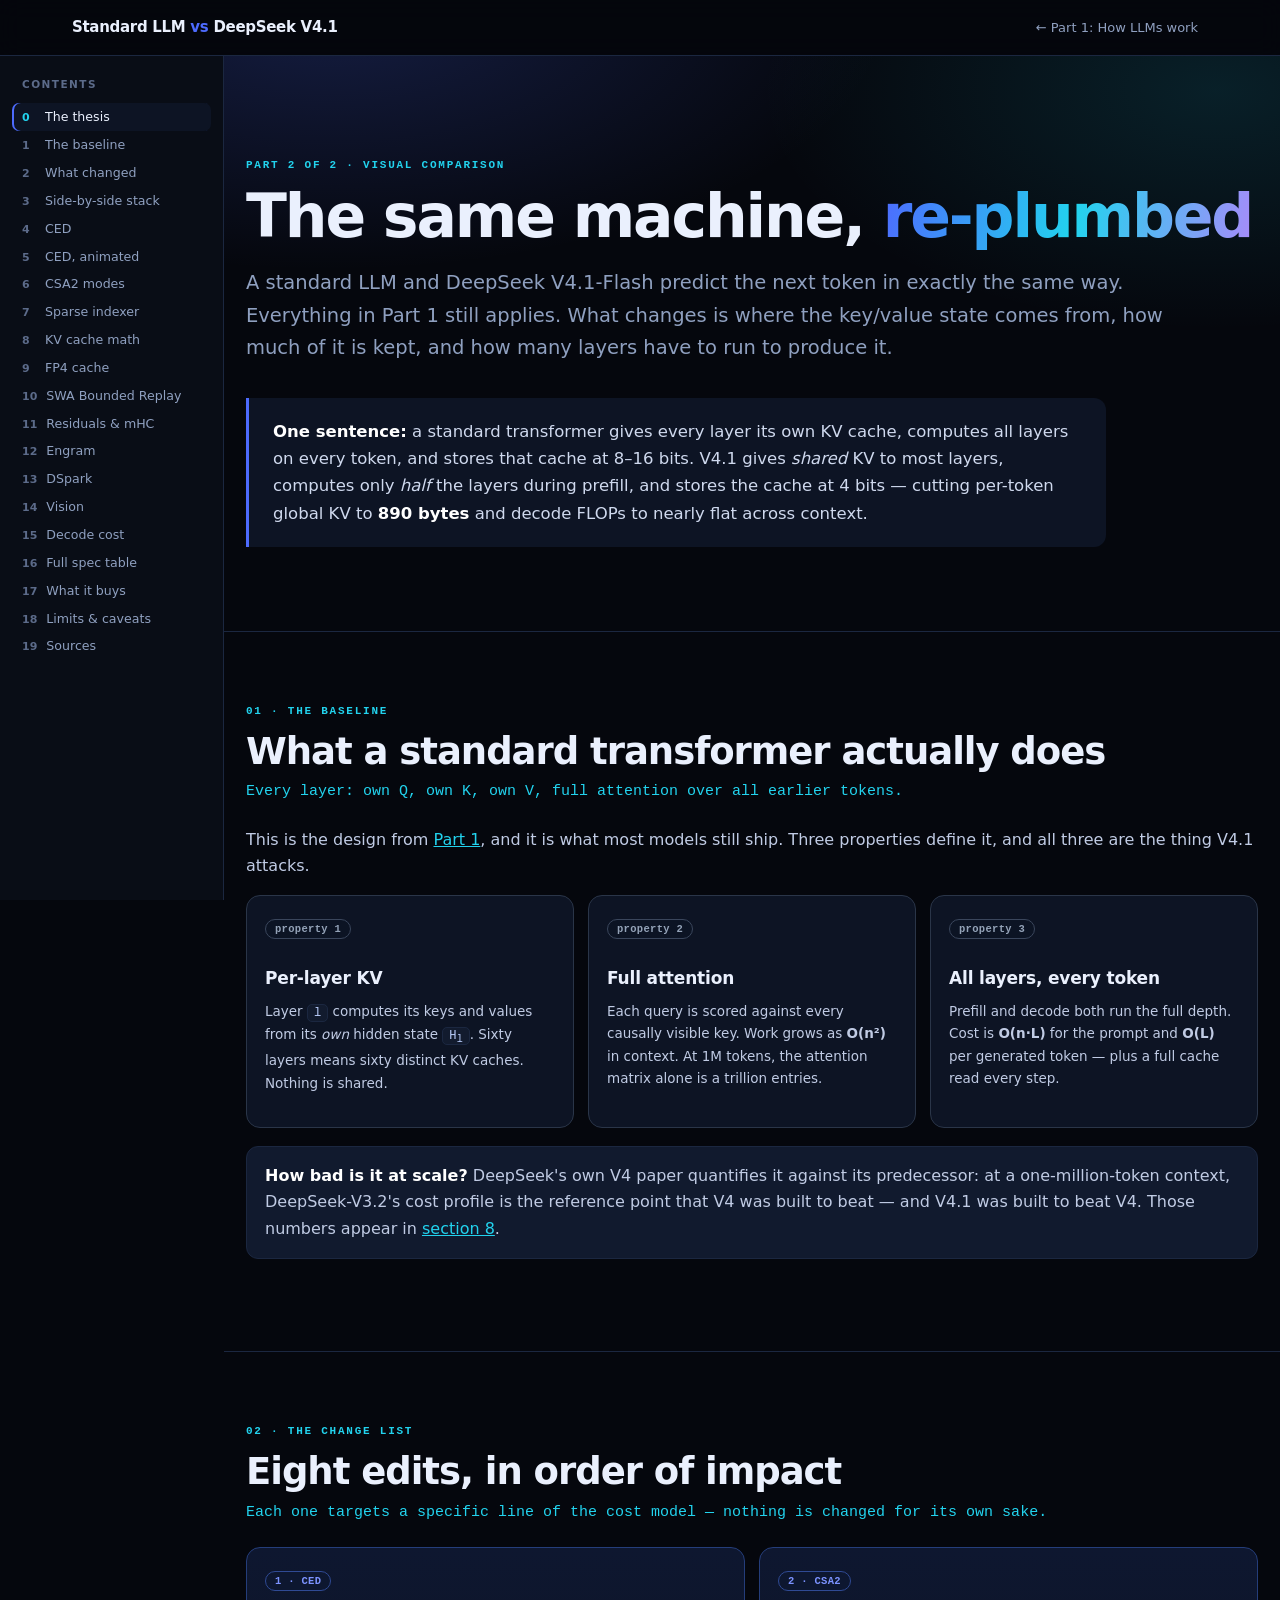
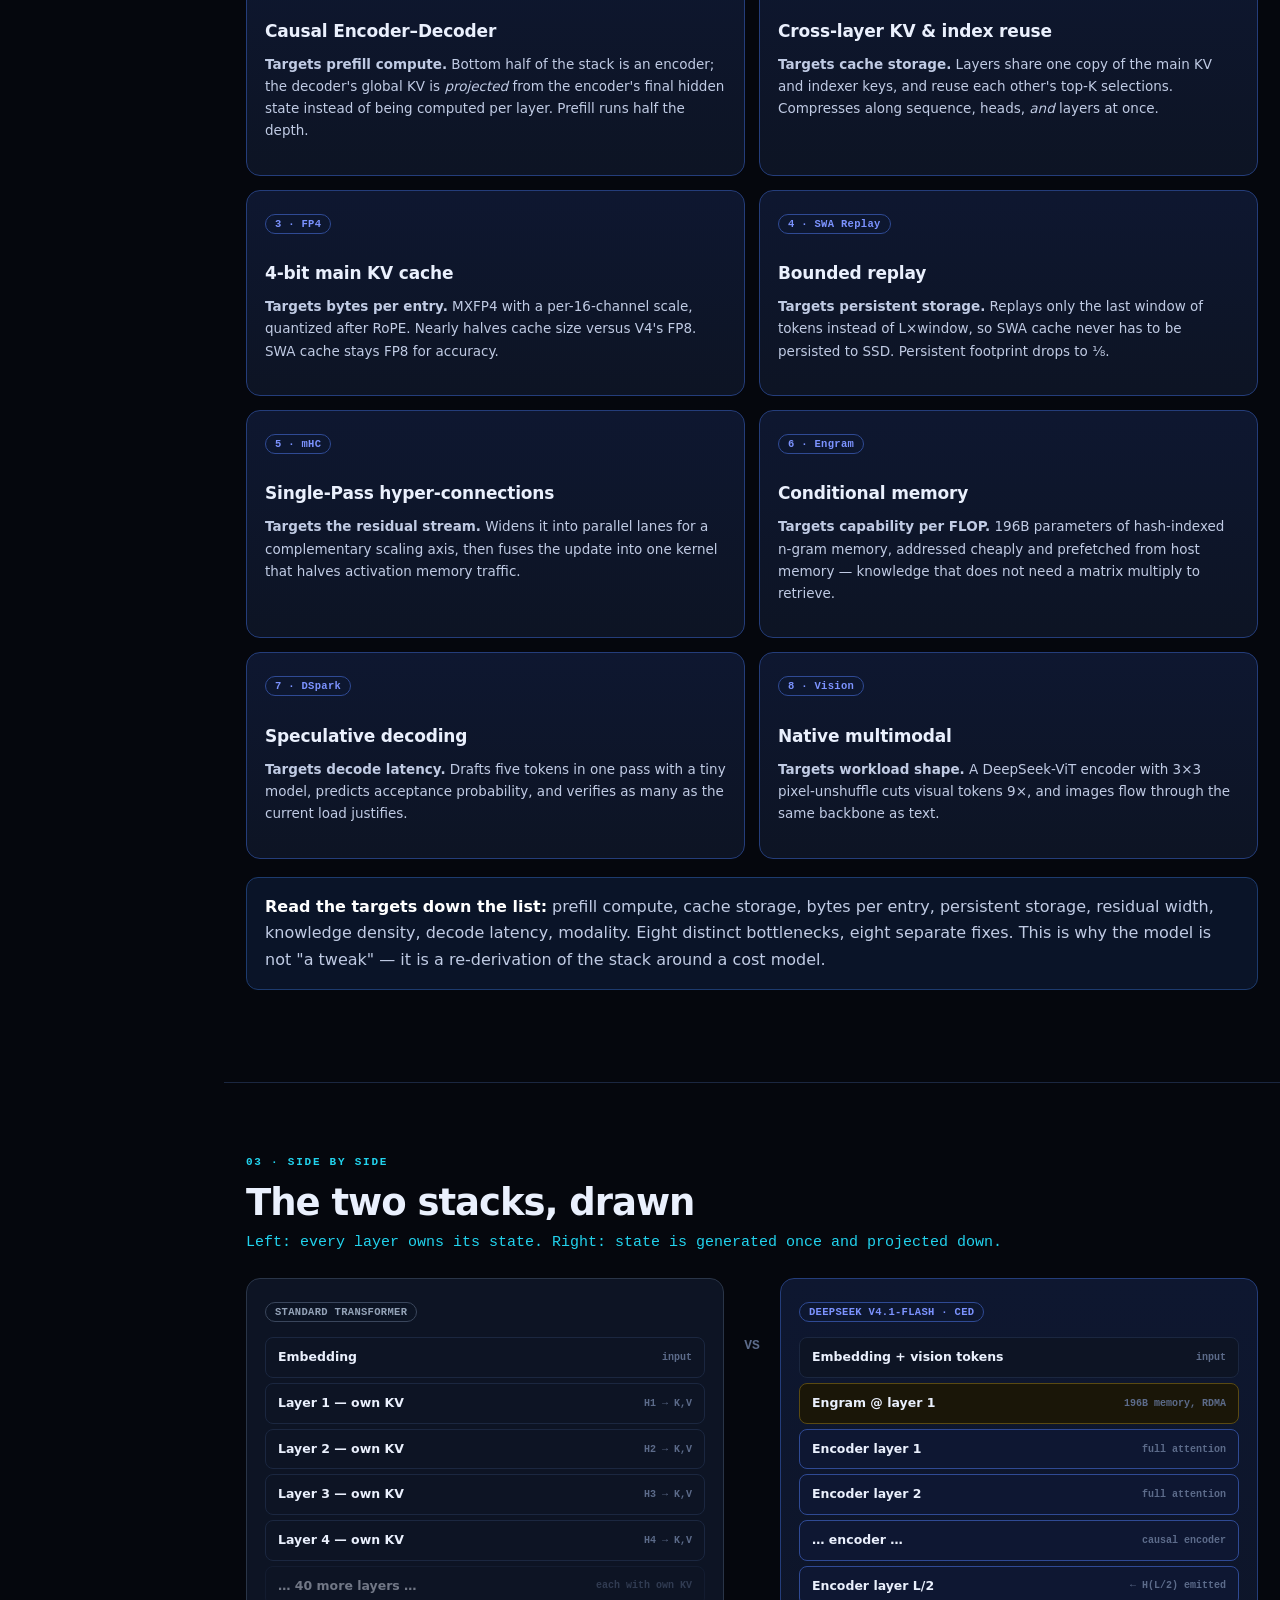
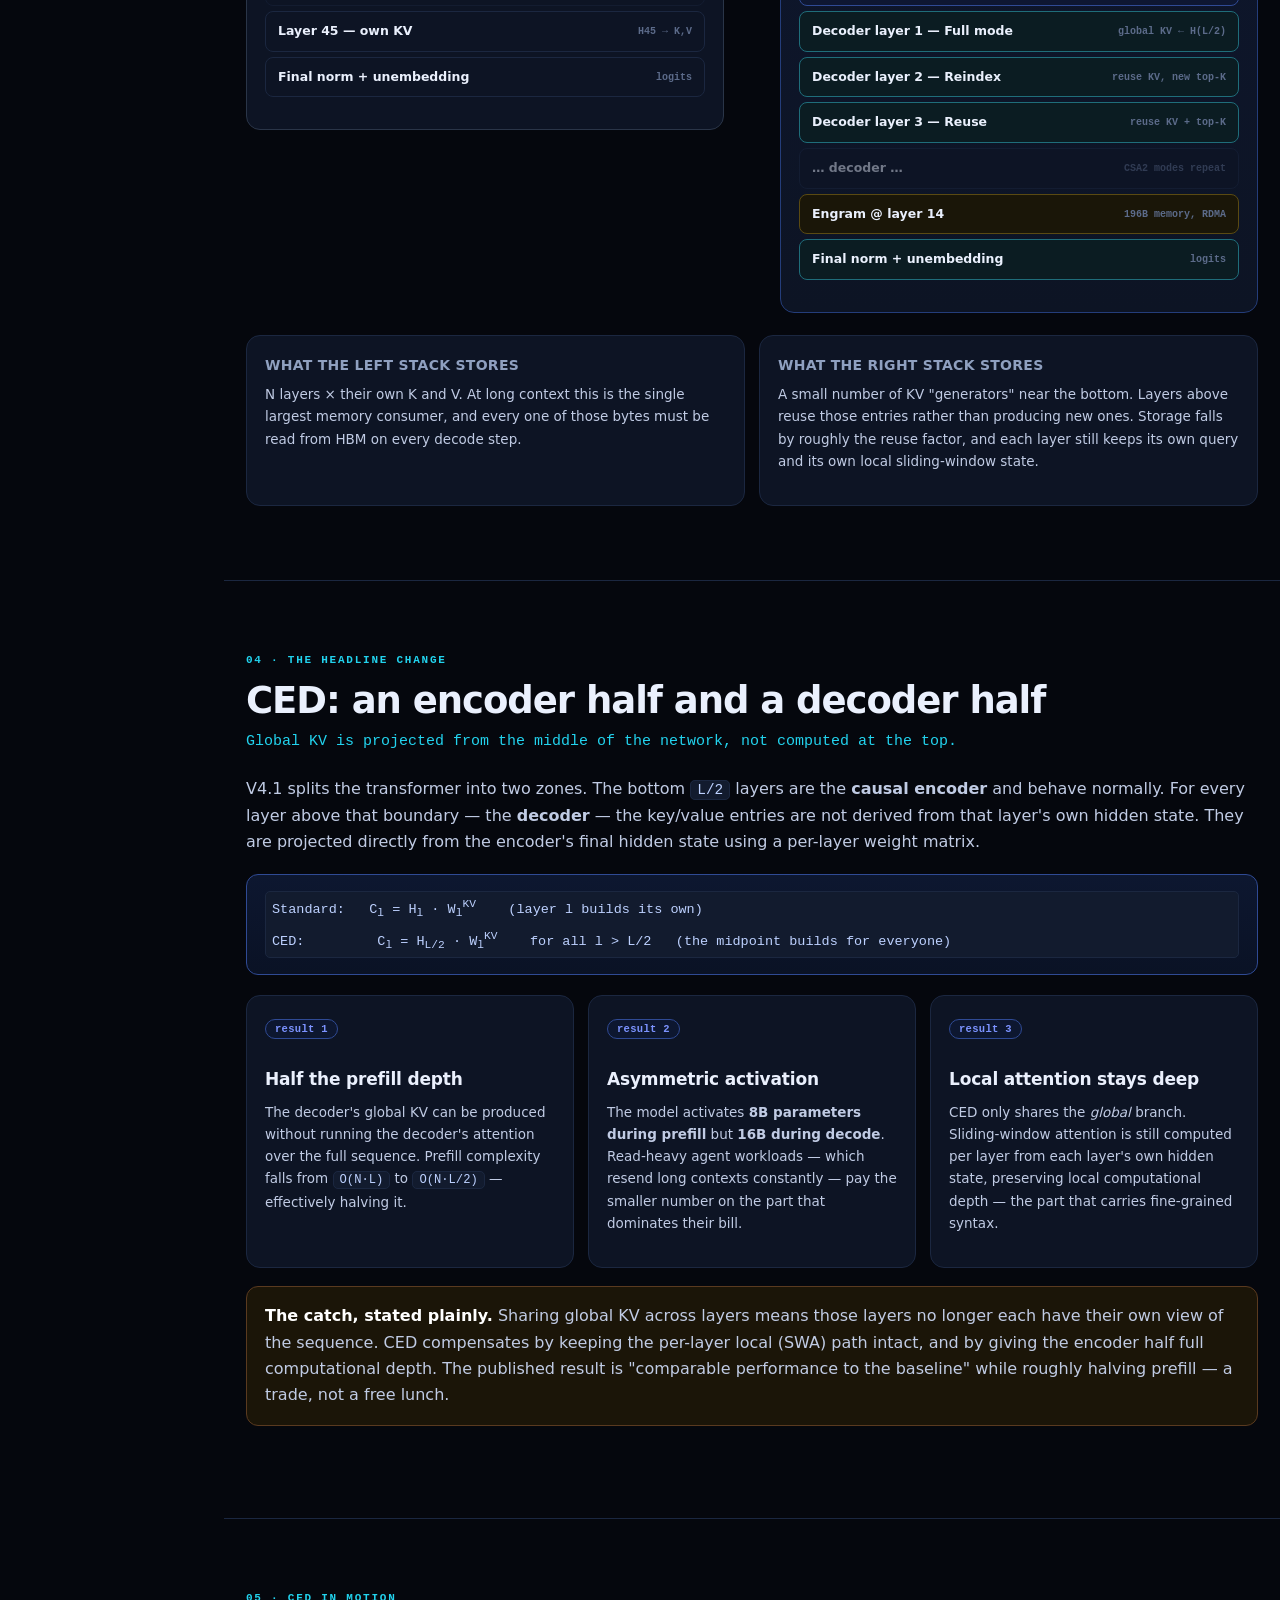
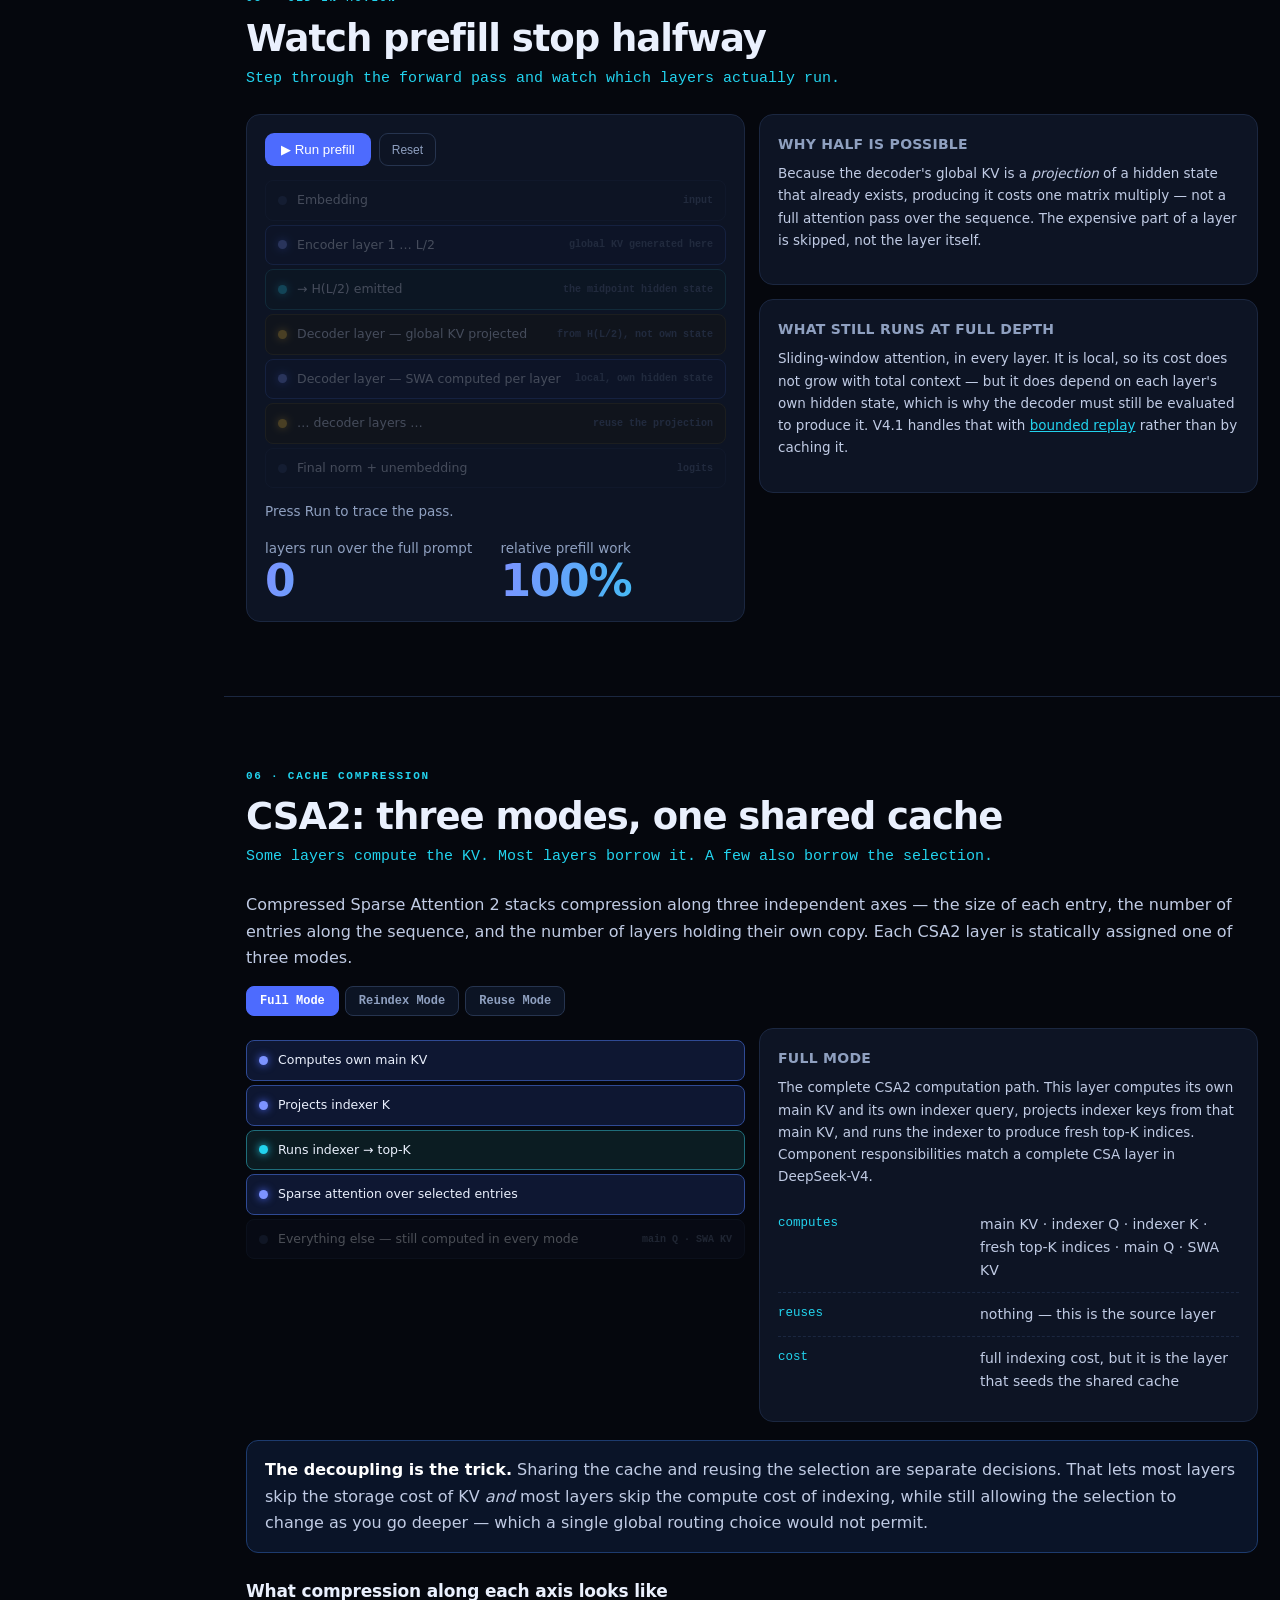
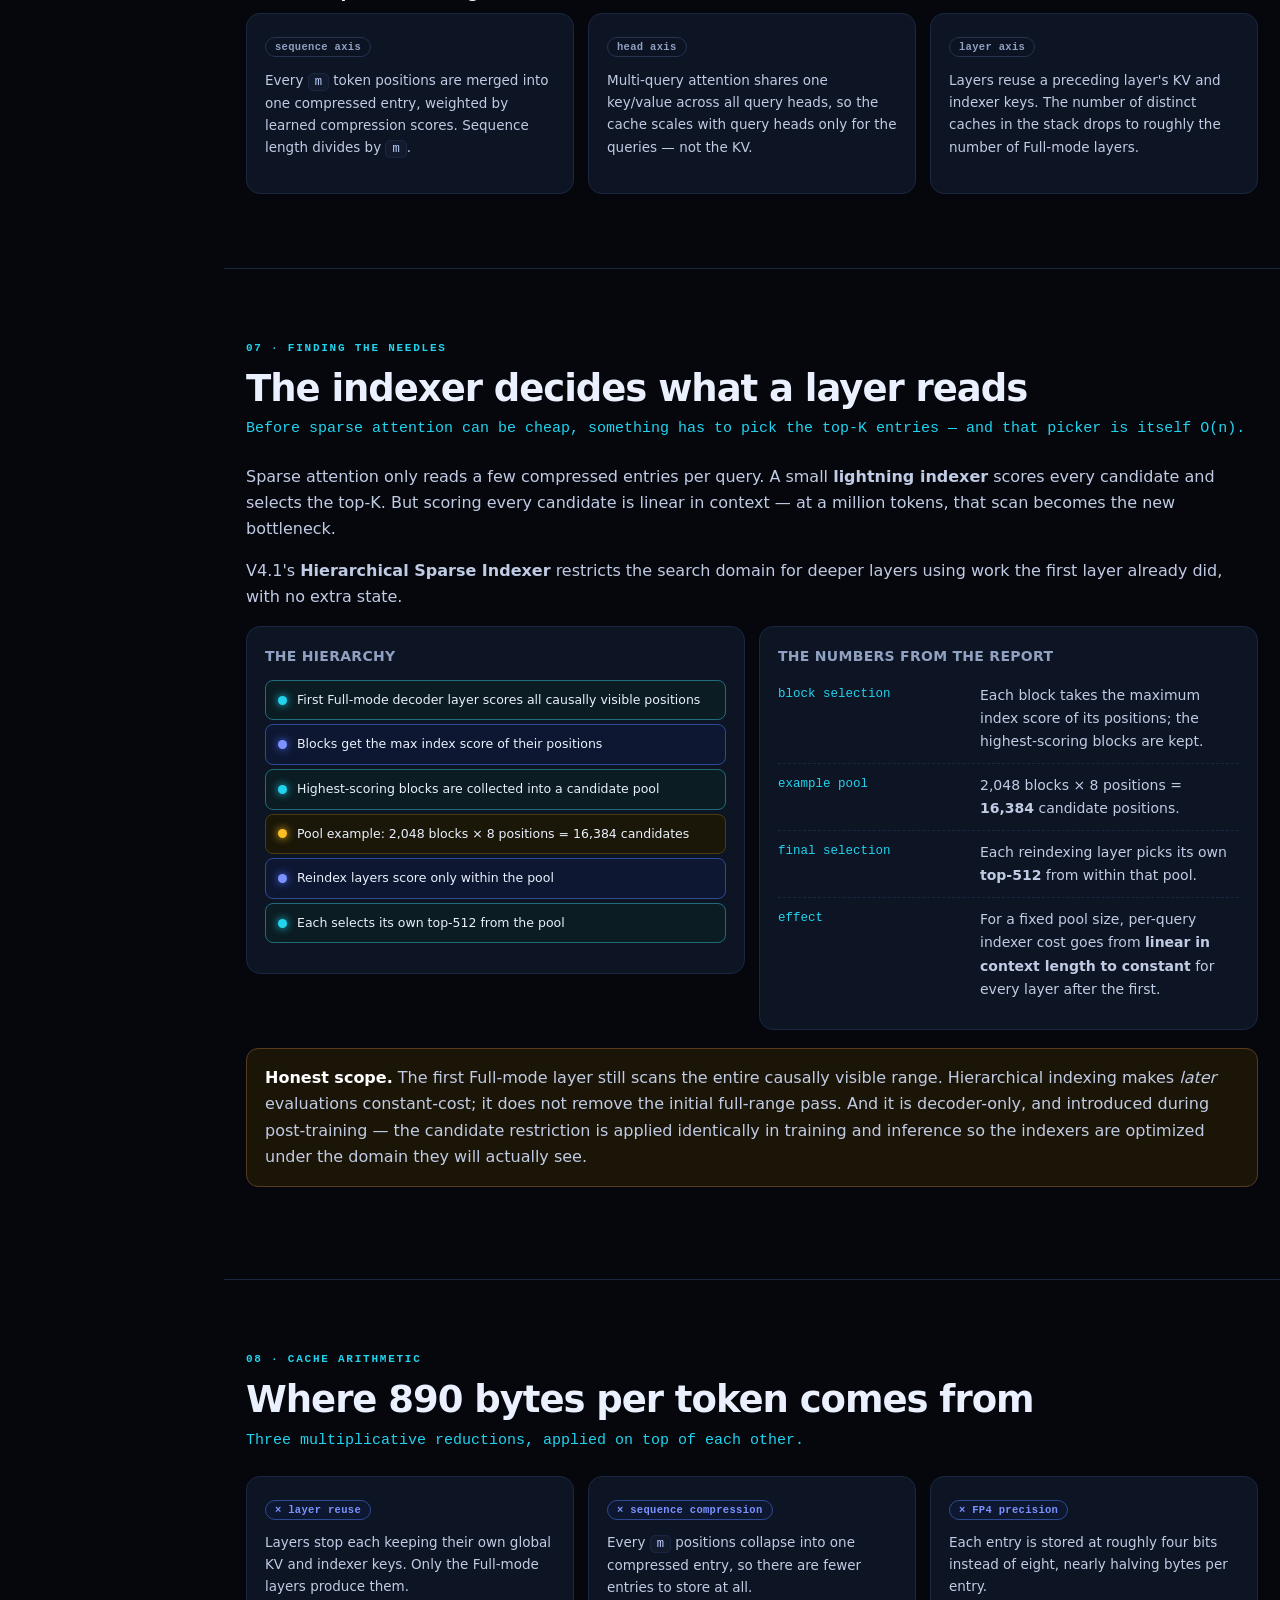
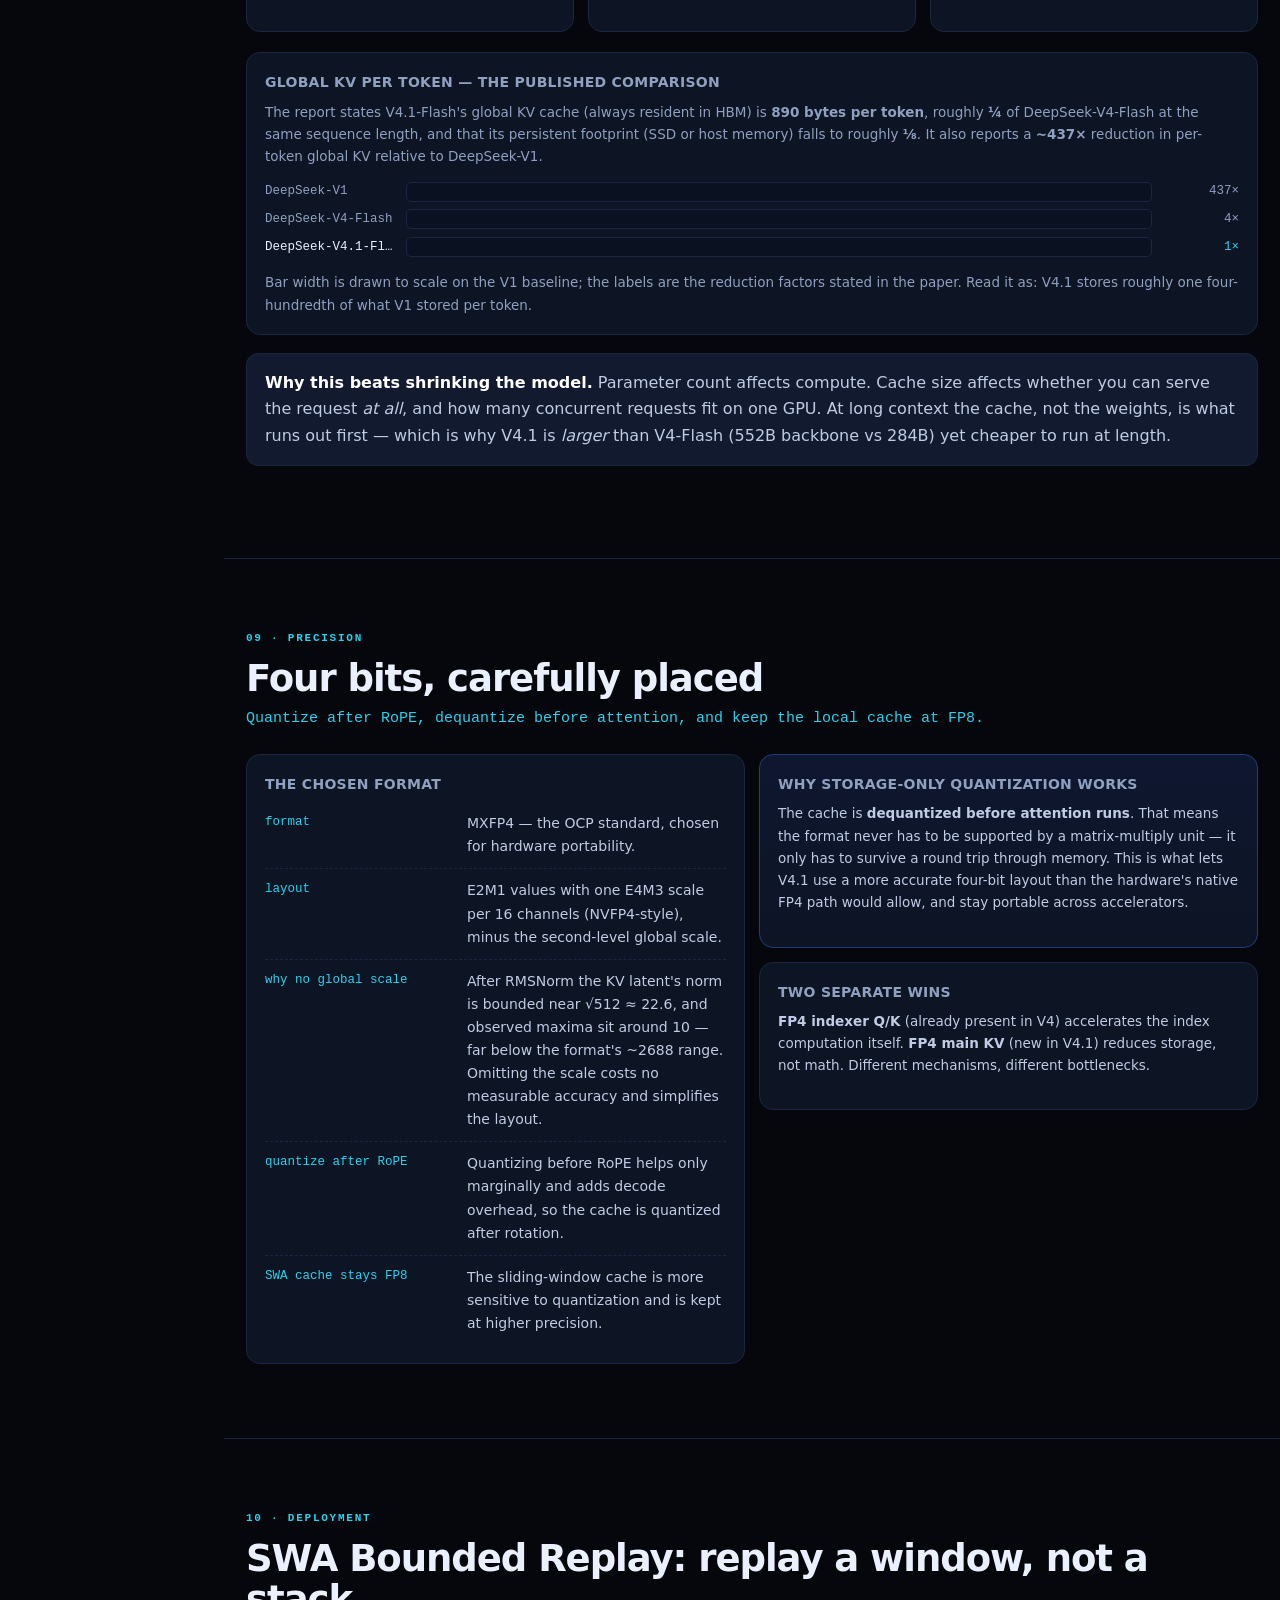
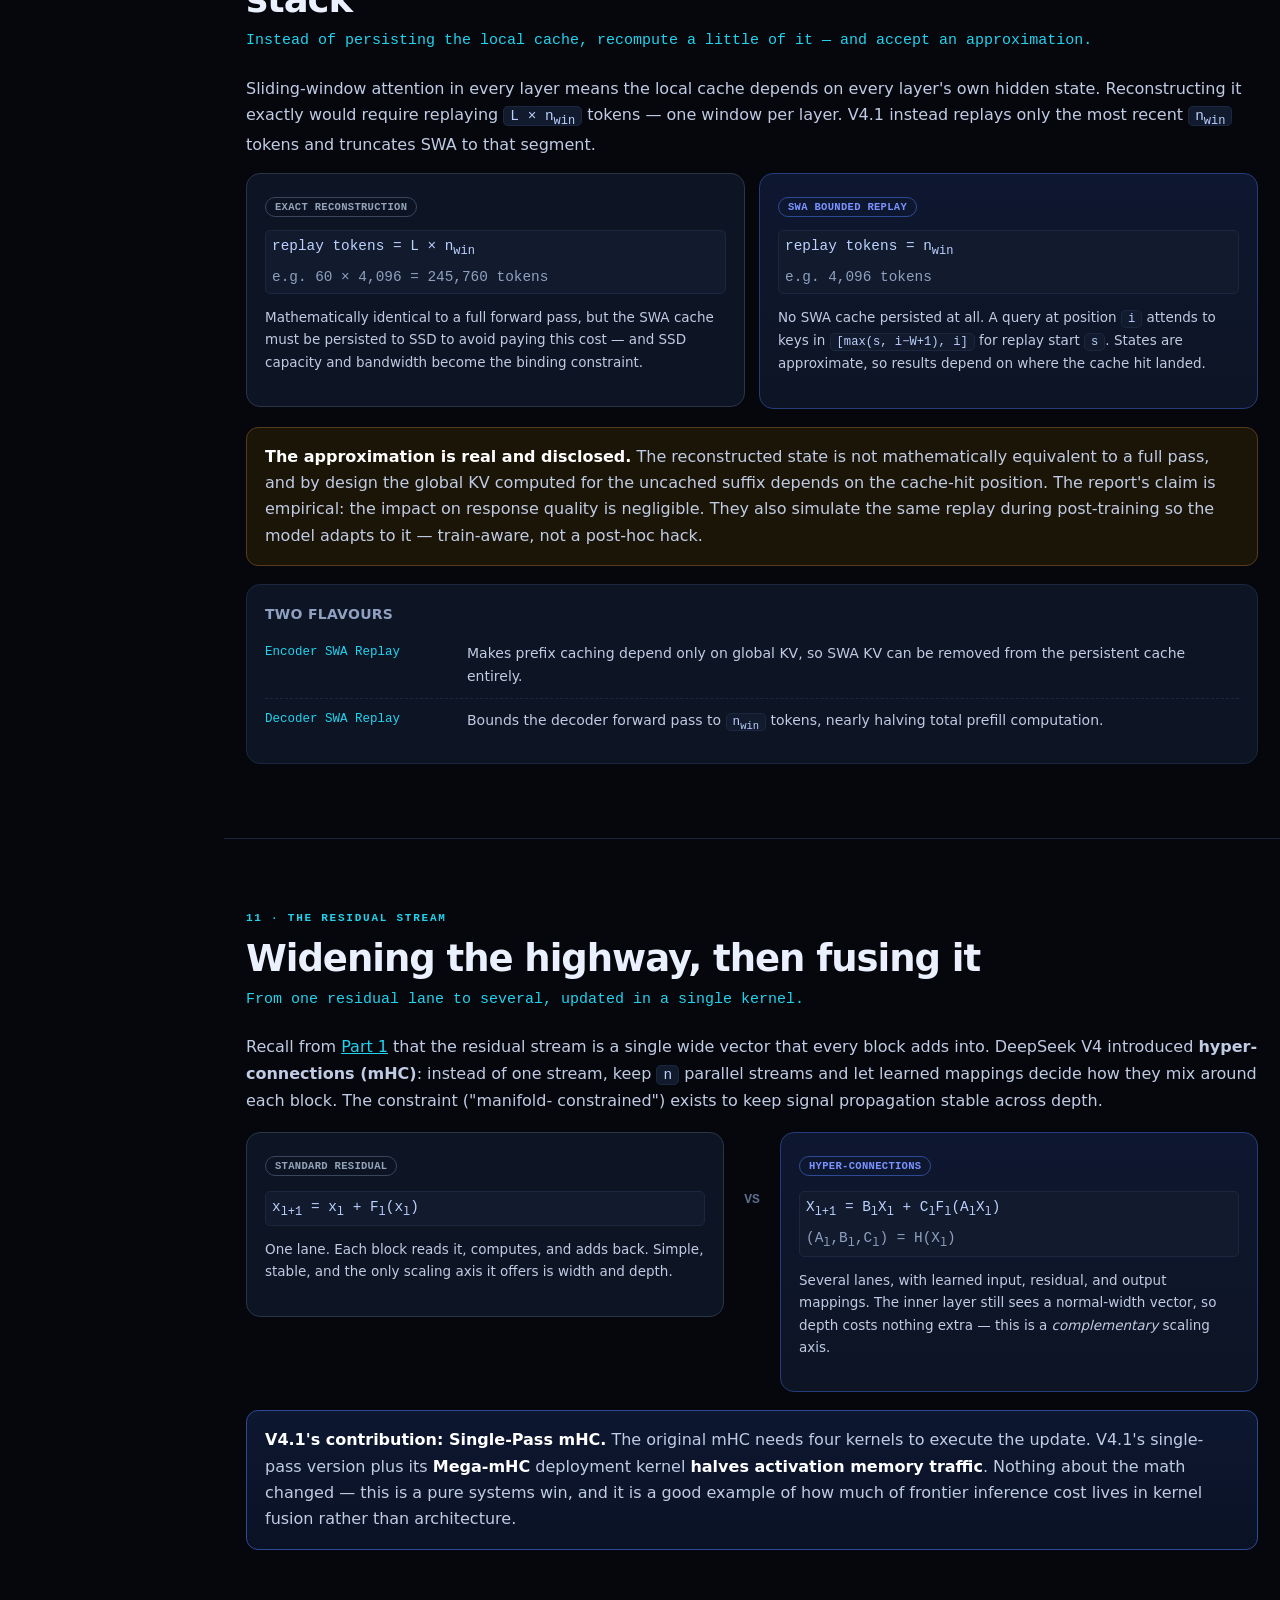
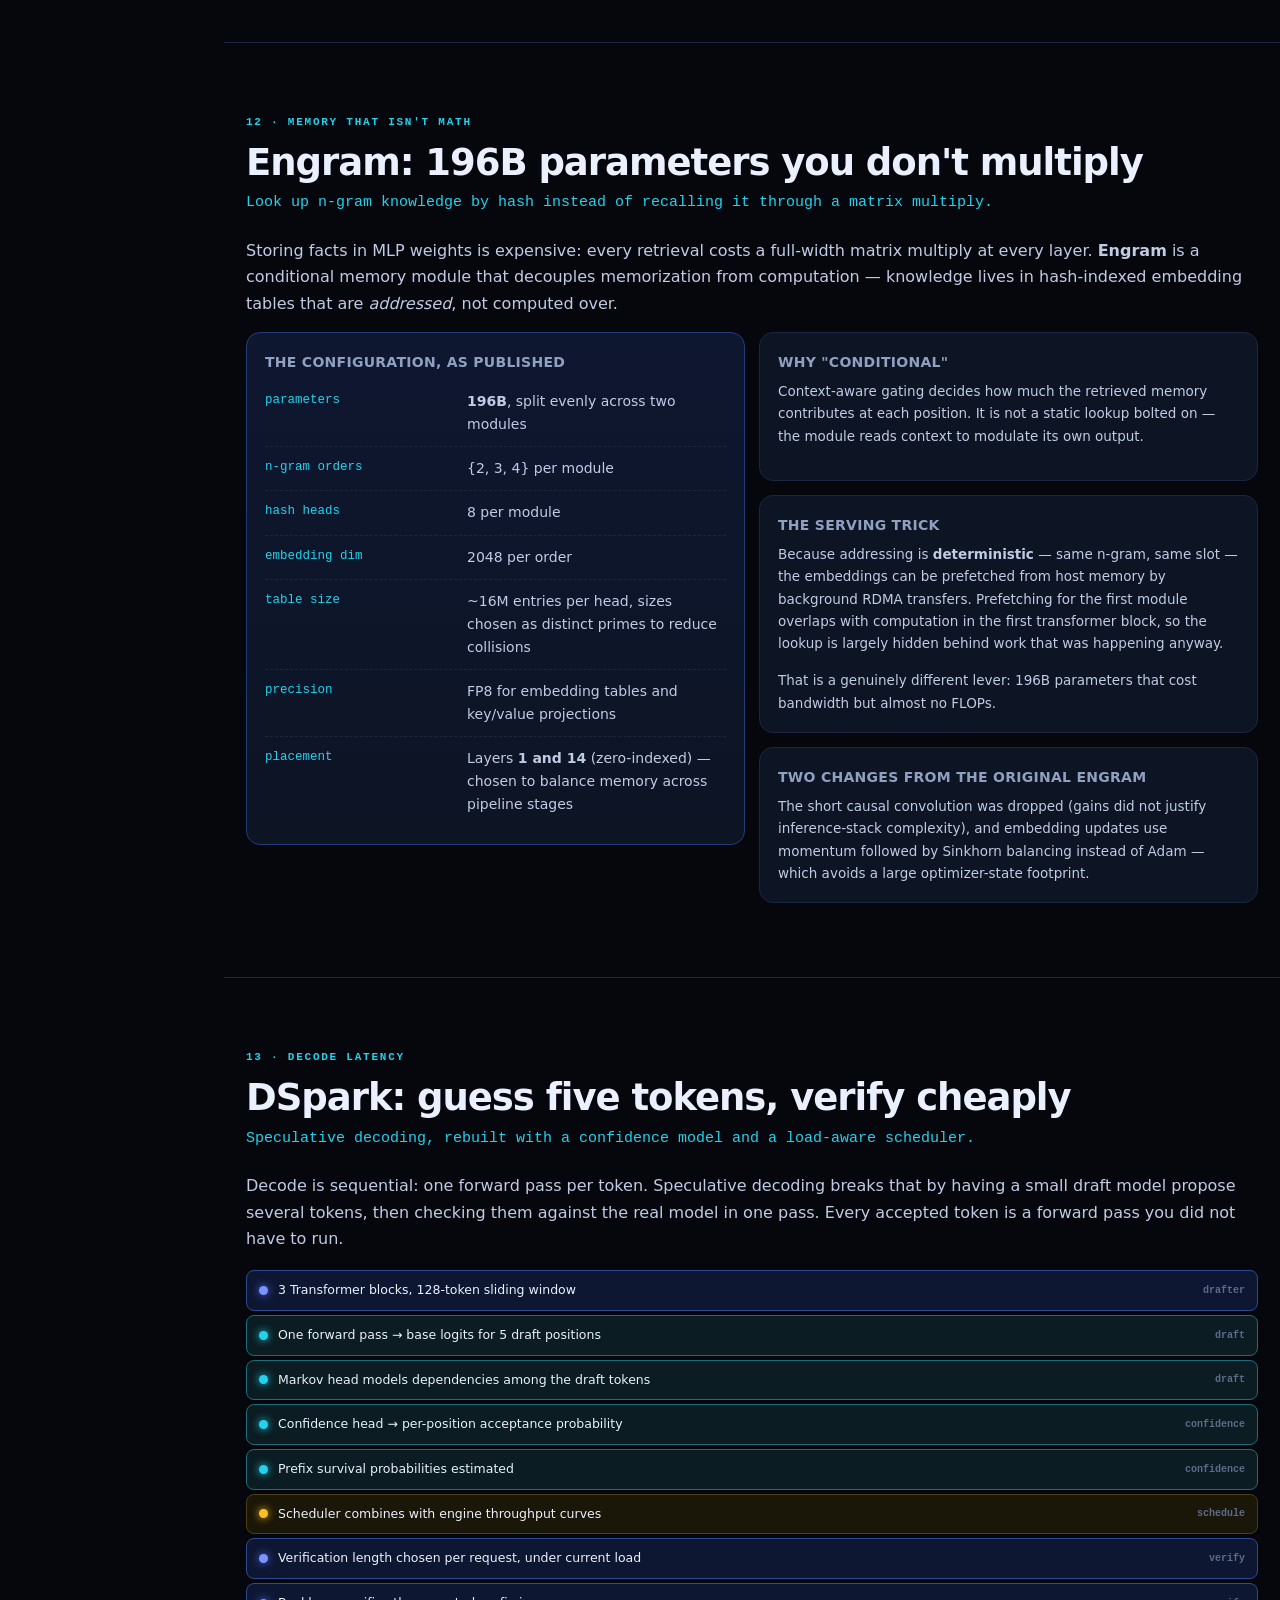
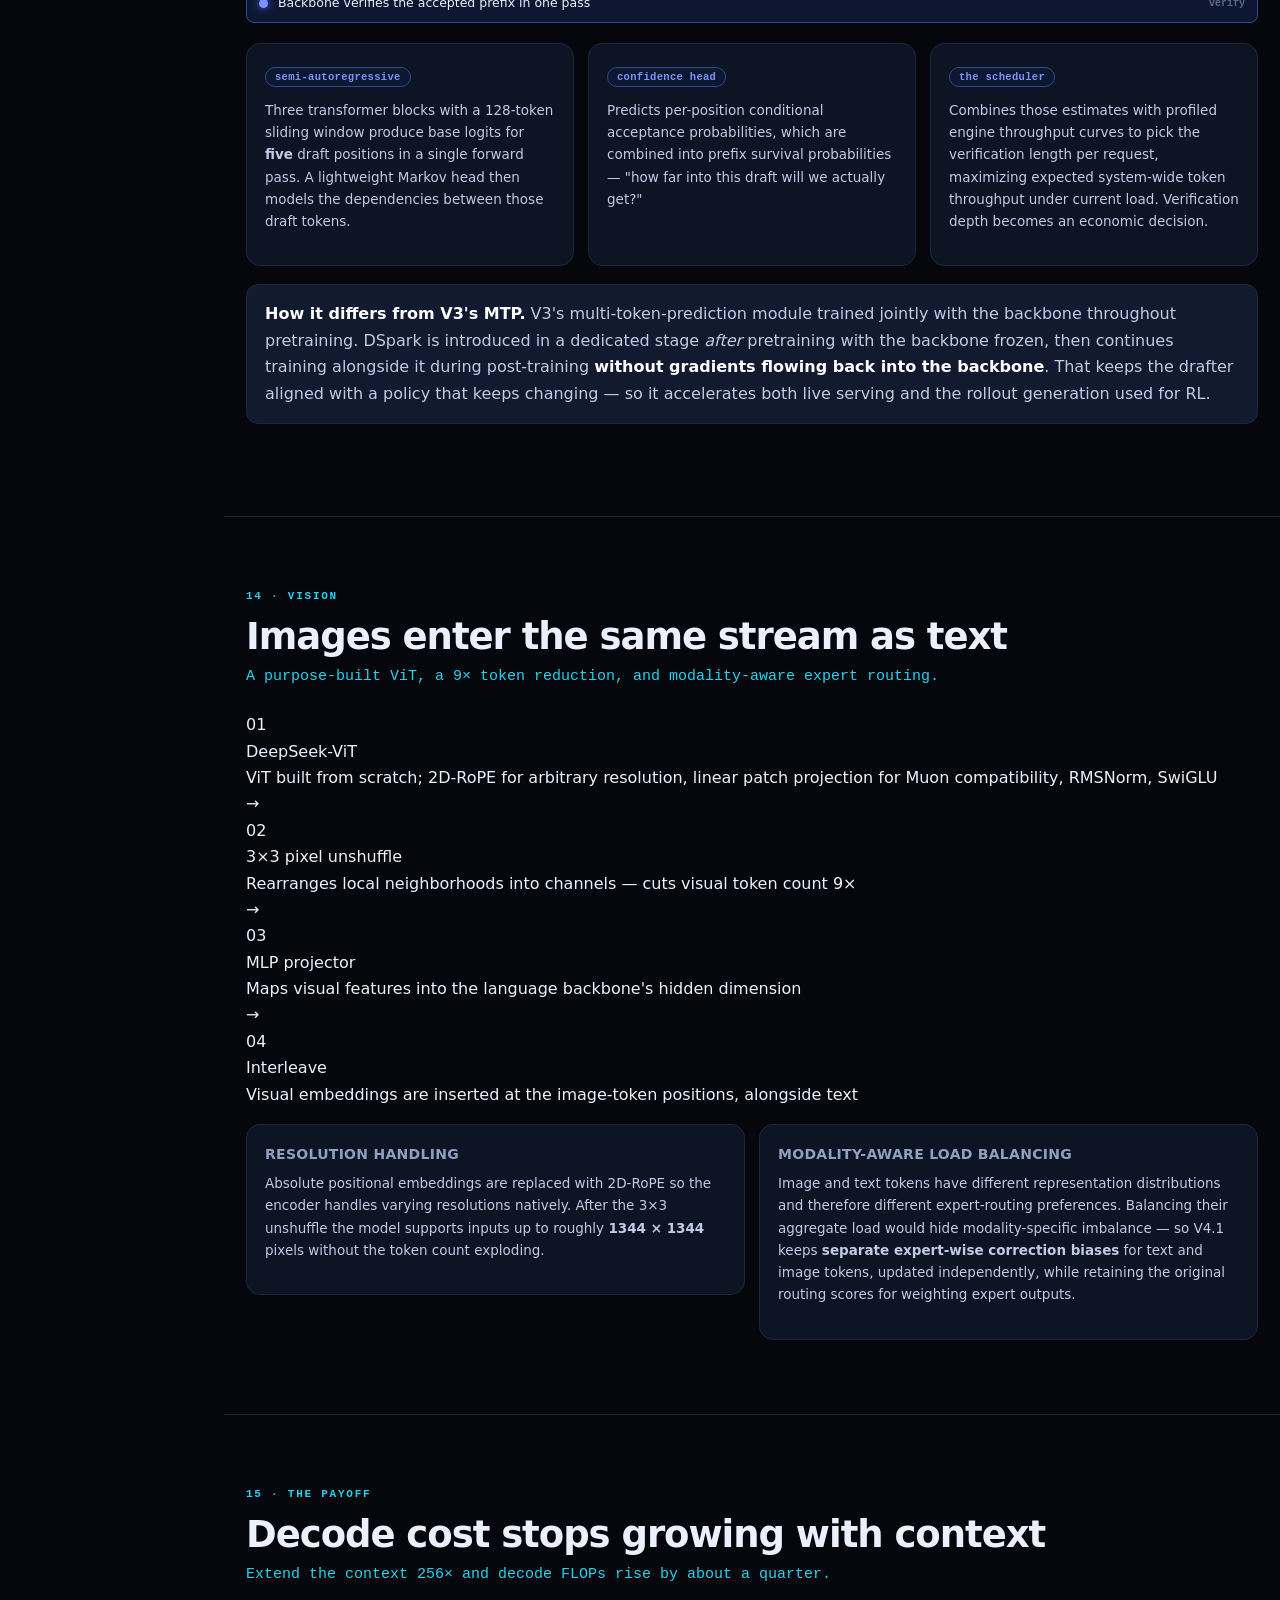
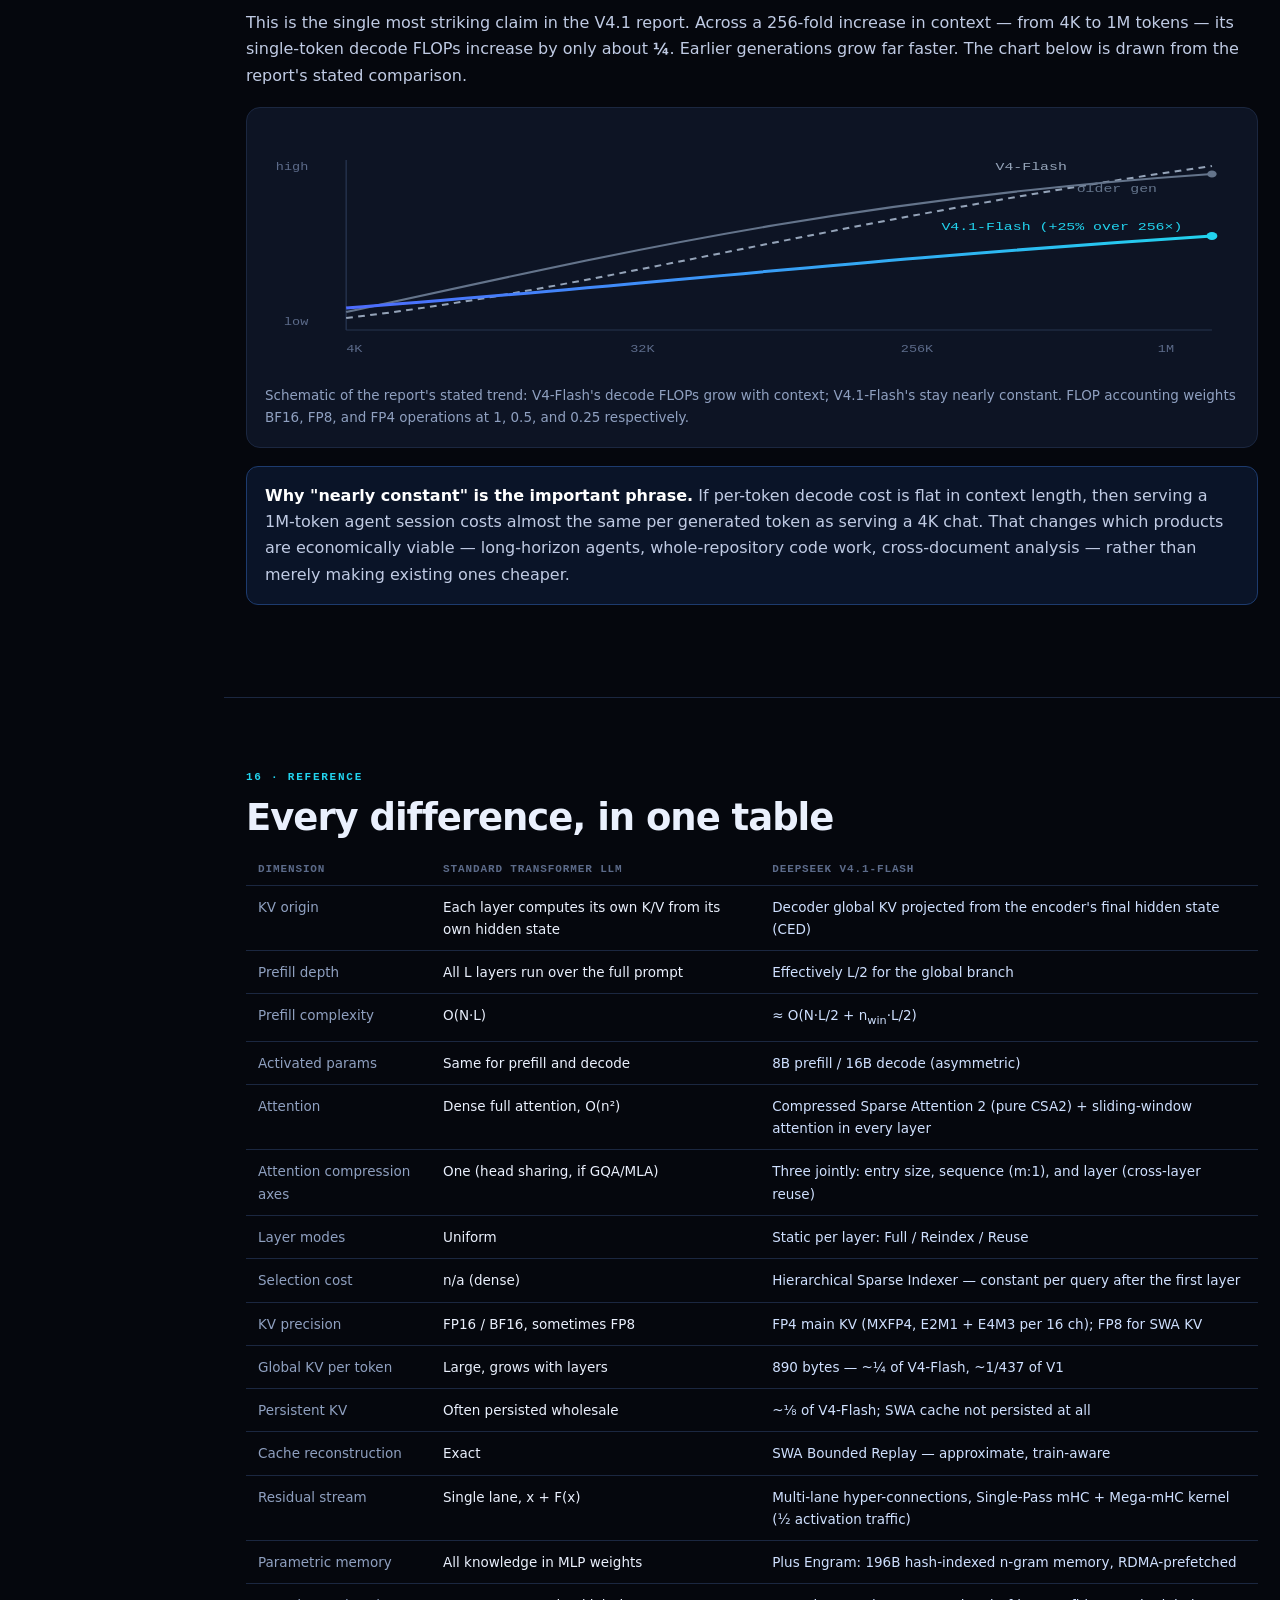
==== index.html @ 2dcdc134 "Publish deepseek-v4-1" ====
<!doctype html>
<html lang="en">
<head>
<meta charset="utf-8">
<meta name="viewport" content="width=device-width, initial-scale=1">
<title>Standard LLM vs DeepSeek V4.1 — Visual Comparison</title>
<meta name="description" content="A visual, side-by-side comparison of a standard transformer LLM and DeepSeek V4.1-Flash: CED encoder-decoder, CSA2 cross-layer KV reuse, FP4 cache, Engram, DSpark, SWA Bounded Replay.">
<link rel="stylesheet" href="style.css">
</head>
<body>
<div id="progress"></div>

<header class="topbar">
  <div class="wrap">
    <div class="brand">Standard LLM <span>vs</span> DeepSeek V4.1</div>
    <div class="spacer"></div>
    <a class="mini" href="https://how-llms-work.dshai.reggilion.com">← Part 1: How LLMs work</a>
  </div>
</header>

<nav class="toc" id="toc">
  <h4>Contents</h4>
  <a href="#hero"><b>0</b> The thesis</a>
  <a href="#baseline"><b>1</b> The baseline</a>
  <a href="#whatchanged"><b>2</b> What changed</a>
  <a href="#stack"><b>3</b> Side-by-side stack</a>
  <a href="#ced"><b>4</b> CED</a>
  <a href="#cedplay"><b>5</b> CED, animated</a>
  <a href="#csa2"><b>6</b> CSA2 modes</a>
  <a href="#indexer"><b>7</b> Sparse indexer</a>
  <a href="#kvmath"><b>8</b> KV cache math</a>
  <a href="#fp4"><b>9</b> FP4 cache</a>
  <a href="#swa"><b>10</b> SWA Bounded Replay</a>
  <a href="#mhc"><b>11</b> Residuals & mHC</a>
  <a href="#engram"><b>12</b> Engram</a>
  <a href="#dspark"><b>13</b> DSpark</a>
  <a href="#multimodal"><b>14</b> Vision</a>
  <a href="#decode"><b>15</b> Decode cost</a>
  <a href="#table"><b>16</b> Full spec table</a>
  <a href="#why"><b>17</b> What it buys</a>
  <a href="#limits"><b>18</b> Limits & caveats</a>
  <a href="#sources"><b>19</b> Sources</a>
</nav>

<main>

<section class="hero" id="hero">
  <div class="wrap">
    <div class="eyebrow">Part 2 of 2 · Visual comparison</div>
    <h1>The same machine, <em>re-plumbed</em></h1>
    <p class="lede">A standard LLM and DeepSeek V4.1-Flash predict the next token in exactly the same way.
      Everything in Part 1 still applies. What changes is where the key/value state comes from, how much
      of it is kept, and how many layers have to run to produce it.</p>
    <div class="thesis">
      <p><b>One sentence:</b> a standard transformer gives every layer its own KV cache, computes all
      layers on every token, and stores that cache at 8–16 bits. V4.1 gives <i>shared</i> KV to most
      layers, computes only <i>half</i> the layers during prefill, and stores the cache at 4 bits —
      cutting per-token global KV to <b>890 bytes</b> and decode FLOPs to nearly flat across context.</p>
    </div>
  </div>
</section>

<section id="baseline">
  <div class="wrap">
    <div class="eyebrow">01 · The baseline</div>
    <h2>What a standard transformer actually does</h2>
    <p class="one-line">Every layer: own Q, own K, own V, full attention over all earlier tokens.</p>
    <p>This is the design from <a href="https://how-llms-work.dshai.reggilion.com">Part 1</a>, and it is
      what most models still ship. Three properties define it, and all three are the thing V4.1 attacks.</p>
    <div class="grid g3">
      <div class="card std"><div class="pill std">property 1</div>
        <h3>Per-layer KV</h3>
        <p class="small">Layer <span class="mono">l</span> computes its keys and values from its
        <i>own</i> hidden state <span class="mono">H<sub>l</sub></span>. Sixty layers means sixty
        distinct KV caches. Nothing is shared.</p></div>
      <div class="card std"><div class="pill std">property 2</div>
        <h3>Full attention</h3>
        <p class="small">Each query is scored against every causally visible key. Work grows as
        <b>O(n²)</b> in context. At 1M tokens, the attention matrix alone is a trillion entries.</p></div>
      <div class="card std"><div class="pill std">property 3</div>
        <h3>All layers, every token</h3>
        <p class="small">Prefill and decode both run the full depth. Cost is <b>O(n·L)</b> for the prompt
        and <b>O(L)</b> per generated token — plus a full cache read every step.</p></div>
    </div>
    <div class="callout">
      <p><b>How bad is it at scale?</b> DeepSeek's own V4 paper quantifies it against its predecessor:
      at a one-million-token context, DeepSeek-V3.2's cost profile is the reference point that V4 was
      built to beat — and V4.1 was built to beat V4. Those numbers appear in
      <a href="#kvmath">section 8</a>.</p>
    </div>
  </div>
</section>

<section id="whatchanged">
  <div class="wrap">
    <div class="eyebrow">02 · The change list</div>
    <h2>Eight edits, in order of impact</h2>
    <p class="one-line">Each one targets a specific line of the cost model — nothing is changed for its own sake.</p>
    <div class="grid g2">
      <div class="card ds"><div class="pill ds">1 · CED</div>
        <h3>Causal Encoder–Decoder</h3>
        <p class="small"><b>Targets prefill compute.</b> Bottom half of the stack is an encoder; the
        decoder's global KV is <i>projected</i> from the encoder's final hidden state instead of being
        computed per layer. Prefill runs half the depth.</p></div>
      <div class="card ds"><div class="pill ds">2 · CSA2</div>
        <h3>Cross-layer KV & index reuse</h3>
        <p class="small"><b>Targets cache storage.</b> Layers share one copy of the main KV and indexer
        keys, and reuse each other's top-K selections. Compresses along sequence, heads, <i>and</i>
        layers at once.</p></div>
      <div class="card ds"><div class="pill ds">3 · FP4</div>
        <h3>4-bit main KV cache</h3>
        <p class="small"><b>Targets bytes per entry.</b> MXFP4 with a per-16-channel scale, quantized
        after RoPE. Nearly halves cache size versus V4's FP8. SWA cache stays FP8 for accuracy.</p></div>
      <div class="card ds"><div class="pill ds">4 · SWA Replay</div>
        <h3>Bounded replay</h3>
        <p class="small"><b>Targets persistent storage.</b> Replays only the last window of tokens
        instead of L×window, so SWA cache never has to be persisted to SSD. Persistent footprint drops
        to ⅛.</p></div>
      <div class="card ds"><div class="pill ds">5 · mHC</div>
        <h3>Single-Pass hyper-connections</h3>
        <p class="small"><b>Targets the residual stream.</b> Widens it into parallel lanes for a
        complementary scaling axis, then fuses the update into one kernel that halves activation
        memory traffic.</p></div>
      <div class="card ds"><div class="pill ds">6 · Engram</div>
        <h3>Conditional memory</h3>
        <p class="small"><b>Targets capability per FLOP.</b> 196B parameters of hash-indexed n-gram
        memory, addressed cheaply and prefetched from host memory — knowledge that does not need a
        matrix multiply to retrieve.</p></div>
      <div class="card ds"><div class="pill ds">7 · DSpark</div>
        <h3>Speculative decoding</h3>
        <p class="small"><b>Targets decode latency.</b> Drafts five tokens in one pass with a tiny
        model, predicts acceptance probability, and verifies as many as the current load justifies.</p></div>
      <div class="card ds"><div class="pill ds">8 · Vision</div>
        <h3>Native multimodal</h3>
        <p class="small"><b>Targets workload shape.</b> A DeepSeek-ViT encoder with 3×3 pixel-unshuffle
        cuts visual tokens 9×, and images flow through the same backbone as text.</p></div>
    </div>
    <div class="callout key">
      <p><b>Read the targets down the list:</b> prefill compute, cache storage, bytes per entry,
      persistent storage, residual width, knowledge density, decode latency, modality. Eight distinct
      bottlenecks, eight separate fixes. This is why the model is not "a tweak" — it is a re-derivation
      of the stack around a cost model.</p>
    </div>
  </div>
</section>

<section id="stack">
  <div class="wrap">
    <div class="eyebrow">03 · Side by side</div>
    <h2>The two stacks, drawn</h2>
    <p class="one-line">Left: every layer owns its state. Right: state is generated once and projected down.</p>
    <div class="vs">
      <div>
        <div class="card std">
          <div class="pill std">STANDARD TRANSFORMER</div>
          <div class="stack" id="stackStd"></div>
        </div>
      </div>
      <div class="mid">VS</div>
      <div>
        <div class="card ds">
          <div class="pill ds">DEEPSEEK V4.1-FLASH · CED</div>
          <div class="stack" id="stackDs"></div>
        </div>
      </div>
    </div>
    <div class="grid g2" style="margin-top:22px">
      <div class="card"><h4 style="margin-top:0">What the left stack stores</h4>
        <p class="small">N layers × their own K and V. At long context this is the single largest memory
        consumer, and every one of those bytes must be read from HBM on every decode step.</p></div>
      <div class="card"><h4 style="margin-top:0">What the right stack stores</h4>
        <p class="small">A small number of KV "generators" near the bottom. Layers above reuse those
        entries rather than producing new ones. Storage falls by roughly the reuse factor, and each layer
        still keeps its own query and its own local sliding-window state.</p></div>
    </div>
  </div>
</section>

<section id="ced">
  <div class="wrap">
    <div class="eyebrow">04 · The headline change</div>
    <h2>CED: an encoder half and a decoder half</h2>
    <p class="one-line">Global KV is projected from the middle of the network, not computed at the top.</p>
    <p>V4.1 splits the transformer into two zones. The bottom <span class="mono">L/2</span> layers are
      the <b>causal encoder</b> and behave normally. For every layer above that boundary — the
      <b>decoder</b> — the key/value entries are not derived from that layer's own hidden state. They are
      projected directly from the encoder's final hidden state using a per-layer weight matrix.</p>
    <div class="callout ds">
      <p class="mono" style="margin:0;font-size:13.5px;line-height:2">
        Standard:&nbsp;&nbsp; C<sub>l</sub> = H<sub>l</sub> · W<sub>l</sub><sup>KV</sup> &nbsp;&nbsp;&nbsp;(layer l builds its own)<br>
        CED:&nbsp;&nbsp;&nbsp;&nbsp;&nbsp;&nbsp;&nbsp;&nbsp; C<sub>l</sub> = H<sub>L/2</sub> · W<sub>l</sub><sup>KV</sup> &nbsp;&nbsp;&nbsp;for all l > L/2 &nbsp;&nbsp;(the midpoint builds for everyone)
      </p>
    </div>
    <div class="grid g3" style="margin-top:20px">
      <div class="card"><div class="pill ds">result 1</div>
        <h3>Half the prefill depth</h3>
        <p class="small">The decoder's global KV can be produced without running the decoder's attention
        over the full sequence. Prefill complexity falls from
        <span class="mono">O(N·L)</span> to <span class="mono">O(N·L/2)</span> — effectively halving it.</p></div>
      <div class="card"><div class="pill ds">result 2</div>
        <h3>Asymmetric activation</h3>
        <p class="small">The model activates <b>8B parameters during prefill</b> but <b>16B during
        decode</b>. Read-heavy agent workloads — which resend long contexts constantly — pay the smaller
        number on the part that dominates their bill.</p></div>
      <div class="card"><div class="pill ds">result 3</div>
        <h3>Local attention stays deep</h3>
        <p class="small">CED only shares the <i>global</i> branch. Sliding-window attention is still
        computed per layer from each layer's own hidden state, preserving local computational depth —
        the part that carries fine-grained syntax.</p></div>
    </div>
    <div class="callout warn">
      <p><b>The catch, stated plainly.</b> Sharing global KV across layers means those layers no longer
      each have their own view of the sequence. CED compensates by keeping the per-layer local (SWA)
      path intact, and by giving the encoder half full computational depth. The published result is
      "comparable performance to the baseline" while roughly halving prefill — a trade, not a free
      lunch.</p>
    </div>
  </div>
</section>

<section id="cedplay">
  <div class="wrap">
    <div class="eyebrow">05 · CED in motion</div>
    <h2>Watch prefill stop halfway</h2>
    <p class="one-line">Step through the forward pass and watch which layers actually run.</p>
    <div class="grid g2" style="align-items:start">
      <div class="card">
        <div style="display:flex;gap:8px;flex-wrap:wrap;margin-bottom:14px">
          <button class="btn" id="cedPlay">▶ Run prefill</button>
          <button class="btn ghost sm" id="cedReset">Reset</button>
        </div>
        <div class="flow" id="cedFlow"></div>
        <div class="small muted" id="cedStep" style="margin-top:12px">Press Run to trace the pass.</div>
        <div style="margin-top:14px;display:grid;grid-template-columns:1fr 1fr;gap:10px">
          <div><div class="small muted">layers run over the full prompt</div><div class="big ds" id="cedLayers">0</div></div>
          <div><div class="small muted">relative prefill work</div><div class="big ds" id="cedWork">100%</div></div>
        </div>
      </div>
      <div>
        <div class="card" style="margin-bottom:14px">
          <h4 style="margin-top:0">Why half is possible</h4>
          <p class="small">Because the decoder's global KV is a <i>projection</i> of a hidden state that
          already exists, producing it costs one matrix multiply — not a full attention pass over the
          sequence. The expensive part of a layer is skipped, not the layer itself.</p>
        </div>
        <div class="card">
          <h4 style="margin-top:0">What still runs at full depth</h4>
          <p class="small">Sliding-window attention, in every layer. It is local, so its cost does not
          grow with total context — but it does depend on each layer's own hidden state, which is why the
          decoder must still be evaluated to produce it. V4.1 handles that with
          <a href="#swa">bounded replay</a> rather than by caching it.</p>
        </div>
      </div>
    </div>
  </div>
</section>

<section id="csa2">
  <div class="wrap">
    <div class="eyebrow">06 · Cache compression</div>
    <h2>CSA2: three modes, one shared cache</h2>
    <p class="one-line">Some layers compute the KV. Most layers borrow it. A few also borrow the selection.</p>
    <p>Compressed Sparse Attention 2 stacks compression along three independent axes — the size of each
      entry, the number of entries along the sequence, and the number of layers holding their own copy.
      Each CSA2 layer is statically assigned one of three modes.</p>
    <div class="modes" id="csaModes"></div>
    <div class="grid g2" style="align-items:start;margin-top:6px">
      <div>
        <div class="flow" id="csaFlow"></div>
      </div>
      <div class="card">
        <h4 style="margin-top:0" id="csaTitle">Full Mode</h4>
        <p class="small" id="csaDesc"></p>
        <div class="kvrow"><div class="k">computes</div><div class="v small" id="csaComputes"></div></div>
        <div class="kvrow"><div class="k">reuses</div><div class="v small" id="csaReuses"></div></div>
        <div class="kvrow"><div class="k">cost</div><div class="v small" id="csaCost"></div></div>
      </div>
    </div>
    <div class="callout key">
      <p><b>The decoupling is the trick.</b> Sharing the cache and reusing the selection are separate
      decisions. That lets most layers skip the storage cost of KV <i>and</i> most layers skip the
      compute cost of indexing, while still allowing the selection to change as you go deeper — which a
      single global routing choice would not permit.</p>
    </div>
    <h3>What compression along each axis looks like</h3>
    <div class="grid g3">
      <div class="card"><div class="pill">sequence axis</div>
        <p class="small" style="margin-top:10px">Every <span class="mono">m</span> token positions are
        merged into one compressed entry, weighted by learned compression scores. Sequence length
        divides by <span class="mono">m</span>.</p></div>
      <div class="card"><div class="pill">head axis</div>
        <p class="small" style="margin-top:10px">Multi-query attention shares one key/value across all
        query heads, so the cache scales with query heads only for the queries — not the KV.</p></div>
      <div class="card"><div class="pill">layer axis</div>
        <p class="small" style="margin-top:10px">Layers reuse a preceding layer's KV and indexer keys.
        The number of distinct caches in the stack drops to roughly the number of Full-mode layers.</p></div>
    </div>
  </div>
</section>

<section id="indexer">
  <div class="wrap">
    <div class="eyebrow">07 · Finding the needles</div>
    <h2>The indexer decides what a layer reads</h2>
    <p class="one-line">Before sparse attention can be cheap, something has to pick the top-K entries — and that picker is itself O(n).</p>
    <p>Sparse attention only reads a few compressed entries per query. A small <b>lightning indexer</b>
      scores every candidate and selects the top-K. But scoring every candidate is linear in context —
      at a million tokens, that scan becomes the new bottleneck.</p>
    <p>V4.1's <b>Hierarchical Sparse Indexer</b> restricts the search domain for deeper layers using work
      the first layer already did, with no extra state.</p>
    <div class="grid g2" style="align-items:start">
      <div class="card">
        <h4 style="margin-top:0">The hierarchy</h4>
        <div class="flow" id="idxFlow"></div>
      </div>
      <div class="card">
        <h4 style="margin-top:0">The numbers from the report</h4>
        <div class="kvrow"><div class="k">block selection</div><div class="v small">Each block takes the maximum index score of its positions; the highest-scoring blocks are kept.</div></div>
        <div class="kvrow"><div class="k">example pool</div><div class="v small">2,048 blocks × 8 positions = <b>16,384</b> candidate positions.</div></div>
        <div class="kvrow"><div class="k">final selection</div><div class="v small">Each reindexing layer picks its own <b>top-512</b> from within that pool.</div></div>
        <div class="kvrow"><div class="k">effect</div><div class="v small">For a fixed pool size, per-query indexer cost goes from <b>linear in context length to constant</b> for every layer after the first.</div></div>
      </div>
    </div>
    <div class="callout warn">
      <p><b>Honest scope.</b> The first Full-mode layer still scans the entire causally visible range.
      Hierarchical indexing makes <i>later</i> evaluations constant-cost; it does not remove the initial
      full-range pass. And it is decoder-only, and introduced during post-training — the candidate
      restriction is applied identically in training and inference so the indexers are optimized under
      the domain they will actually see.</p>
    </div>
  </div>
</section>

<section id="kvmath">
  <div class="wrap">
    <div class="eyebrow">08 · Cache arithmetic</div>
    <h2>Where 890 bytes per token comes from</h2>
    <p class="one-line">Three multiplicative reductions, applied on top of each other.</p>
    <div class="grid g3">
      <div class="card"><div class="pill ds">× layer reuse</div>
        <p class="small" style="margin-top:10px">Layers stop each keeping their own global KV and
        indexer keys. Only the Full-mode layers produce them.</p></div>
      <div class="card"><div class="pill ds">× sequence compression</div>
        <p class="small" style="margin-top:10px">Every <span class="mono">m</span> positions collapse
        into one compressed entry, so there are fewer entries to store at all.</p></div>
      <div class="card"><div class="pill ds">× FP4 precision</div>
        <p class="small" style="margin-top:10px">Each entry is stored at roughly four bits instead of
        eight, nearly halving bytes per entry.</p></div>
    </div>
    <div class="card" style="margin-top:20px">
      <h4 style="margin-top:0">Global KV per token — the published comparison</h4>
      <p class="small muted" style="margin-bottom:14px">The report states V4.1-Flash's global KV cache
        (always resident in HBM) is <b>890 bytes per token</b>, roughly <b>¼</b> of DeepSeek-V4-Flash at
        the same sequence length, and that its persistent footprint (SSD or host memory) falls to roughly
        <b>⅛</b>. It also reports a <b>~437×</b> reduction in per-token global KV relative to
        DeepSeek-V1.</p>
      <div class="bars">
        <div class="brow std"><span class="nm">DeepSeek-V1</span><span class="track"><span class="bar2" style="width:100%"></span></span><span class="pc">437×</span></div>
        <div class="brow std"><span class="nm">DeepSeek-V4-Flash</span><span class="track"><span class="bar2" style="width:6.9%"></span></span><span class="pc">4×</span></div>
        <div class="brow ds win"><span class="nm">DeepSeek-V4.1-Flash</span><span class="track"><span class="bar2" style="width:1.7%"></span></span><span class="pc">1×</span></div>
      </div>
      <p class="small muted" style="margin:10px 0 0">Bar width is drawn to scale on the V1 baseline; the
        labels are the reduction factors stated in the paper. Read it as: V4.1 stores roughly one
        four-hundredth of what V1 stored per token.</p>
    </div>
    <div class="callout">
      <p><b>Why this beats shrinking the model.</b> Parameter count affects compute. Cache size affects
      whether you can serve the request <i>at all</i>, and how many concurrent requests fit on one GPU.
      At long context the cache, not the weights, is what runs out first — which is why V4.1 is
      <i>larger</i> than V4-Flash (552B backbone vs 284B) yet cheaper to run at length.</p>
    </div>
  </div>
</section>

<section id="fp4">
  <div class="wrap">
    <div class="eyebrow">09 · Precision</div>
    <h2>Four bits, carefully placed</h2>
    <p class="one-line">Quantize after RoPE, dequantize before attention, and keep the local cache at FP8.</p>
    <div class="grid g2" style="align-items:start">
      <div class="card">
        <h4 style="margin-top:0">The chosen format</h4>
        <div class="kvrow"><div class="k">format</div><div class="v small">MXFP4 — the OCP standard, chosen for hardware portability.</div></div>
        <div class="kvrow"><div class="k">layout</div><div class="v small">E2M1 values with one E4M3 scale per 16 channels (NVFP4-style), minus the second-level global scale.</div></div>
        <div class="kvrow"><div class="k">why no global scale</div><div class="v small">After RMSNorm the KV latent's norm is bounded near √512 ≈ 22.6, and observed maxima sit around 10 — far below the format's ~2688 range. Omitting the scale costs no measurable accuracy and simplifies the layout.</div></div>
        <div class="kvrow"><div class="k">quantize after RoPE</div><div class="v small">Quantizing before RoPE helps only marginally and adds decode overhead, so the cache is quantized after rotation.</div></div>
        <div class="kvrow"><div class="k">SWA cache stays FP8</div><div class="v small">The sliding-window cache is more sensitive to quantization and is kept at higher precision.</div></div>
      </div>
      <div>
        <div class="card ds">
          <h4 style="margin-top:0">Why storage-only quantization works</h4>
          <p class="small">The cache is <b>dequantized before attention runs</b>. That means the format
          never has to be supported by a matrix-multiply unit — it only has to survive a round trip
          through memory. This is what lets V4.1 use a more accurate four-bit layout than the hardware's
          native FP4 path would allow, and stay portable across accelerators.</p>
        </div>
        <div class="card" style="margin-top:14px">
          <h4 style="margin-top:0">Two separate wins</h4>
          <p class="small"><b>FP4 indexer Q/K</b> (already present in V4) accelerates the index
          computation itself. <b>FP4 main KV</b> (new in V4.1) reduces storage, not math. Different
          mechanisms, different bottlenecks.</p>
        </div>
      </div>
    </div>
  </div>
</section>

<section id="swa">
  <div class="wrap">
    <div class="eyebrow">10 · Deployment</div>
    <h2>SWA Bounded Replay: replay a window, not a stack</h2>
    <p class="one-line">Instead of persisting the local cache, recompute a little of it — and accept an approximation.</p>
    <p>Sliding-window attention in every layer means the local cache depends on every layer's own
      hidden state. Reconstructing it exactly would require replaying <span class="mono">L × n<sub>win</sub></span>
      tokens — one window per layer. V4.1 instead replays only the most recent
      <span class="mono">n<sub>win</sub></span> tokens and truncates SWA to that segment.</p>
    <div class="grid g2" style="align-items:start">
      <div class="card std">
        <div class="pill std">EXACT RECONSTRUCTION</div>
        <div class="mono small" style="margin-top:12px;line-height:2">
          replay tokens&nbsp;=&nbsp;L × n<sub>win</sub><br>
          <span class="muted">e.g. 60 × 4,096 = 245,760 tokens</span>
        </div>
        <p class="small" style="margin-top:12px">Mathematically identical to a full forward pass, but the
        SWA cache must be persisted to SSD to avoid paying this cost — and SSD capacity and bandwidth
        become the binding constraint.</p>
      </div>
      <div class="card ds">
        <div class="pill ds">SWA BOUNDED REPLAY</div>
        <div class="mono small" style="margin-top:12px;line-height:2">
          replay tokens&nbsp;=&nbsp;n<sub>win</sub><br>
          <span class="muted">e.g. 4,096 tokens</span>
        </div>
        <p class="small" style="margin-top:12px">No SWA cache persisted at all. A query at position
        <span class="mono">i</span> attends to keys in
        <span class="mono">[max(s, i−W+1), i]</span> for replay start <span class="mono">s</span>. States
        are approximate, so results depend on where the cache hit landed.</p>
      </div>
    </div>
    <div class="callout warn">
      <p><b>The approximation is real and disclosed.</b> The reconstructed state is not mathematically
      equivalent to a full pass, and by design the global KV computed for the uncached suffix depends on
      the cache-hit position. The report's claim is empirical: the impact on response quality is
      negligible. They also simulate the same replay during post-training so the model adapts to it —
      train-aware, not a post-hoc hack.</p>
    </div>
    <div class="card">
      <h4 style="margin-top:0">Two flavours</h4>
      <div class="kvrow"><div class="k">Encoder SWA Replay</div><div class="v small">Makes prefix caching depend only on global KV, so SWA KV can be removed from the persistent cache entirely.</div></div>
      <div class="kvrow"><div class="k">Decoder SWA Replay</div><div class="v small">Bounds the decoder forward pass to <span class="mono">n<sub>win</sub></span> tokens, nearly halving total prefill computation.</div></div>
    </div>
  </div>
</section>

<section id="mhc">
  <div class="wrap">
    <div class="eyebrow">11 · The residual stream</div>
    <h2>Widening the highway, then fusing it</h2>
    <p class="one-line">From one residual lane to several, updated in a single kernel.</p>
    <p>Recall from <a href="https://how-llms-work.dshai.reggilion.com/#residual">Part 1</a> that the
      residual stream is a single wide vector that every block adds into. DeepSeek V4 introduced
      <b>hyper-connections (mHC)</b>: instead of one stream, keep <span class="mono">n</span> parallel
      streams and let learned mappings decide how they mix around each block. The constraint ("manifold-
      constrained") exists to keep signal propagation stable across depth.</p>
    <div class="vs" style="margin-top:18px">
      <div class="card std"><div class="pill std">STANDARD RESIDUAL</div>
        <div class="mono small" style="margin-top:14px;line-height:2">
          x<sub>l+1</sub> = x<sub>l</sub> + F<sub>l</sub>(x<sub>l</sub>)
        </div>
        <p class="small" style="margin-top:12px">One lane. Each block reads it, computes, and adds back.
        Simple, stable, and the only scaling axis it offers is width and depth.</p></div>
      <div class="mid">VS</div>
      <div class="card ds"><div class="pill ds">HYPER-CONNECTIONS</div>
        <div class="mono small" style="margin-top:14px;line-height:2">
          X<sub>l+1</sub> = B<sub>l</sub>X<sub>l</sub> + C<sub>l</sub>F<sub>l</sub>(A<sub>l</sub>X<sub>l</sub>)<br>
          <span class="muted">(A<sub>l</sub>,B<sub>l</sub>,C<sub>l</sub>) = H(X<sub>l</sub>)</span>
        </div>
        <p class="small" style="margin-top:12px">Several lanes, with learned input, residual, and output
        mappings. The inner layer still sees a normal-width vector, so depth costs nothing extra — this
        is a <i>complementary</i> scaling axis.</p></div>
    </div>
    <div class="callout ds">
      <p><b>V4.1's contribution: Single-Pass mHC.</b> The original mHC needs four kernels to execute the
      update. V4.1's single-pass version plus its <b>Mega-mHC</b> deployment kernel <b>halves activation
      memory traffic</b>. Nothing about the math changed — this is a pure systems win, and it is a good
      example of how much of frontier inference cost lives in kernel fusion rather than architecture.</p>
    </div>
  </div>
</section>

<section id="engram">
  <div class="wrap">
    <div class="eyebrow">12 · Memory that isn't math</div>
    <h2>Engram: 196B parameters you don't multiply</h2>
    <p class="one-line">Look up n-gram knowledge by hash instead of recalling it through a matrix multiply.</p>
    <p>Storing facts in MLP weights is expensive: every retrieval costs a full-width matrix multiply at
      every layer. <b>Engram</b> is a conditional memory module that decouples memorization from
      computation — knowledge lives in hash-indexed embedding tables that are <i>addressed</i>, not
      computed over.</p>
    <div class="grid g2" style="align-items:start">
      <div class="card ds">
        <h4 style="margin-top:0">The configuration, as published</h4>
        <div class="kvrow"><div class="k">parameters</div><div class="v small"><b>196B</b>, split evenly across two modules</div></div>
        <div class="kvrow"><div class="k">n-gram orders</div><div class="v small">{2, 3, 4} per module</div></div>
        <div class="kvrow"><div class="k">hash heads</div><div class="v small">8 per module</div></div>
        <div class="kvrow"><div class="k">embedding dim</div><div class="v small">2048 per order</div></div>
        <div class="kvrow"><div class="k">table size</div><div class="v small">~16M entries per head, sizes chosen as distinct primes to reduce collisions</div></div>
        <div class="kvrow"><div class="k">precision</div><div class="v small">FP8 for embedding tables and key/value projections</div></div>
        <div class="kvrow"><div class="k">placement</div><div class="v small">Layers <b>1 and 14</b> (zero-indexed) — chosen to balance memory across pipeline stages</div></div>
      </div>
      <div>
        <div class="card">
          <h4 style="margin-top:0">Why "conditional"</h4>
          <p class="small">Context-aware gating decides how much the retrieved memory contributes at each
          position. It is not a static lookup bolted on — the module reads context to modulate its own
          output.</p>
        </div>
        <div class="card" style="margin-top:14px">
          <h4 style="margin-top:0">The serving trick</h4>
          <p class="small">Because addressing is <b>deterministic</b> — same n-gram, same slot — the
          embeddings can be prefetched from host memory by background RDMA transfers. Prefetching for the
          first module overlaps with computation in the first transformer block, so the lookup is
          largely hidden behind work that was happening anyway.</p>
          <p class="small" style="margin-bottom:0">That is a genuinely different lever: 196B parameters
          that cost bandwidth but almost no FLOPs.</p>
        </div>
        <div class="card" style="margin-top:14px">
          <h4 style="margin-top:0">Two changes from the original Engram</h4>
          <p class="small" style="margin-bottom:0">The short causal convolution was dropped (gains did
          not justify inference-stack complexity), and embedding updates use momentum followed by
          Sinkhorn balancing instead of Adam — which avoids a large optimizer-state footprint.</p>
        </div>
      </div>
    </div>
  </div>
</section>

<section id="dspark">
  <div class="wrap">
    <div class="eyebrow">13 · Decode latency</div>
    <h2>DSpark: guess five tokens, verify cheaply</h2>
    <p class="one-line">Speculative decoding, rebuilt with a confidence model and a load-aware scheduler.</p>
    <p>Decode is sequential: one forward pass per token. Speculative decoding breaks that by having a
      small draft model propose several tokens, then checking them against the real model in one pass.
      Every accepted token is a forward pass you did not have to run.</p>
    <div class="flow" id="dsparkFlow" style="margin-top:18px"></div>
    <div class="grid g3" style="margin-top:20px">
      <div class="card"><div class="pill ds">semi-autoregressive</div>
        <p class="small" style="margin-top:10px">Three transformer blocks with a 128-token sliding
        window produce base logits for <b>five</b> draft positions in a single forward pass. A
        lightweight Markov head then models the dependencies between those draft tokens.</p></div>
      <div class="card"><div class="pill ds">confidence head</div>
        <p class="small" style="margin-top:10px">Predicts per-position conditional acceptance
        probabilities, which are combined into prefix survival probabilities — "how far into this draft
        will we actually get?"</p></div>
      <div class="card"><div class="pill ds">the scheduler</div>
        <p class="small" style="margin-top:10px">Combines those estimates with profiled engine
        throughput curves to pick the verification length per request, maximizing expected system-wide
        token throughput under current load. Verification depth becomes an economic decision.</p></div>
    </div>
    <div class="callout">
      <p><b>How it differs from V3's MTP.</b> V3's multi-token-prediction module trained jointly with
      the backbone throughout pretraining. DSpark is introduced in a dedicated stage <i>after</i>
      pretraining with the backbone frozen, then continues training alongside it during post-training
      <b>without gradients flowing back into the backbone</b>. That keeps the drafter aligned with a
      policy that keeps changing — so it accelerates both live serving and the rollout generation used
      for RL.</p>
    </div>
  </div>
</section>

<section id="multimodal">
  <div class="wrap">
    <div class="eyebrow">14 · Vision</div>
    <h2>Images enter the same stream as text</h2>
    <p class="one-line">A purpose-built ViT, a 9× token reduction, and modality-aware expert routing.</p>
    <div class="pipe" style="margin:16px 0">
      <div class="step"><div class="n">01</div><div class="t">DeepSeek-ViT</div><div class="d">ViT built from scratch; 2D-RoPE for arbitrary resolution, linear patch projection for Muon compatibility, RMSNorm, SwiGLU</div></div>
      <div class="arrowx">→</div>
      <div class="step"><div class="n">02</div><div class="t">3×3 pixel unshuffle</div><div class="d">Rearranges local neighborhoods into channels — cuts visual token count 9×</div></div>
      <div class="arrowx">→</div>
      <div class="step"><div class="n">03</div><div class="t">MLP projector</div><div class="d">Maps visual features into the language backbone's hidden dimension</div></div>
      <div class="arrowx">→</div>
      <div class="step"><div class="n">04</div><div class="t">Interleave</div><div class="d">Visual embeddings are inserted at the image-token positions, alongside text</div></div>
    </div>
    <div class="grid g2" style="align-items:start">
      <div class="card">
        <h4 style="margin-top:0">Resolution handling</h4>
        <p class="small">Absolute positional embeddings are replaced with 2D-RoPE so the encoder handles
        varying resolutions natively. After the 3×3 unshuffle the model supports inputs up to roughly
        <b>1344 × 1344</b> pixels without the token count exploding.</p>
      </div>
      <div class="card">
        <h4 style="margin-top:0">Modality-aware load balancing</h4>
        <p class="small">Image and text tokens have different representation distributions and therefore
        different expert-routing preferences. Balancing their aggregate load would hide
        modality-specific imbalance — so V4.1 keeps <b>separate expert-wise correction biases</b> for
        text and image tokens, updated independently, while retaining the original routing scores for
        weighting expert outputs.</p>
      </div>
    </div>
  </div>
</section>

<section id="decode">
  <div class="wrap">
    <div class="eyebrow">15 · The payoff</div>
    <h2>Decode cost stops growing with context</h2>
    <p class="one-line">Extend the context 256× and decode FLOPs rise by about a quarter.</p>
    <p>This is the single most striking claim in the V4.1 report. Across a 256-fold increase in context —
      from 4K to 1M tokens — its single-token decode FLOPs increase by only about <b>¼</b>. Earlier
      generations grow far faster. The chart below is drawn from the report's stated comparison.</p>
    <div class="card" style="margin-top:18px">
      <div class="chartbox">
        <svg viewBox="0 0 720 230" preserveAspectRatio="none" style="width:100%;height:100%">
          <defs>
            <linearGradient id="gds" x1="0" y1="0" x2="1" y2="0">
              <stop offset="0%" stop-color="#4d6bfe"/><stop offset="100%" stop-color="#22d3ee"/>
            </linearGradient>
          </defs>
          <line x1="60" y1="190" x2="700" y2="190" stroke="#26344f" stroke-width="1"/>
          <line x1="60" y1="20" x2="60" y2="190" stroke="#26344f" stroke-width="1"/>
          <text x="60" y="212" fill="#5c6b8a" font-size="10" font-family="monospace">4K</text>
          <text x="270" y="212" fill="#5c6b8a" font-size="10" font-family="monospace">32K</text>
          <text x="470" y="212" fill="#5c6b8a" font-size="10" font-family="monospace">256K</text>
          <text x="660" y="212" fill="#5c6b8a" font-size="10" font-family="monospace">1M</text>
          <text x="8" y="30" fill="#5c6b8a" font-size="10" font-family="monospace">high</text>
          <text x="14" y="185" fill="#5c6b8a" font-size="10" font-family="monospace">low</text>
          <path d="M60,178 C240,150 420,80 700,26" fill="none" stroke="#94a3b8" stroke-width="2" stroke-dasharray="5 4"/>
          <path d="M60,172 C240,120 420,60 700,34" fill="none" stroke="#64748b" stroke-width="2"/>
          <path d="M60,168 C260,148 430,120 700,96" fill="none" stroke="url(#gds)" stroke-width="3"/>
          <circle cx="700" cy="96" r="4" fill="#22d3ee"/>
          <circle cx="700" cy="34" r="3.5" fill="#64748b"/>
          <text x="500" y="90" fill="#22d3ee" font-size="11" font-family="monospace">V4.1-Flash  (+25% over 256×)</text>
          <text x="540" y="30" fill="#94a3b8" font-size="11" font-family="monospace">V4-Flash</text>
          <text x="600" y="52" fill="#64748b" font-size="11" font-family="monospace">older gen</text>
        </svg>
      </div>
      <p class="small muted" style="margin:0">Schematic of the report's stated trend: V4-Flash's decode
        FLOPs grow with context; V4.1-Flash's stay nearly constant. FLOP accounting weights BF16, FP8, and
        FP4 operations at 1, 0.5, and 0.25 respectively.</p>
    </div>
    <div class="callout key">
      <p><b>Why "nearly constant" is the important phrase.</b> If per-token decode cost is flat in
      context length, then serving a 1M-token agent session costs almost the same per generated token as
      serving a 4K chat. That changes which products are economically viable — long-horizon agents,
      whole-repository code work, cross-document analysis — rather than merely making existing ones
      cheaper.</p>
    </div>
  </div>
</section>

<section id="table">
  <div class="wrap">
    <div class="eyebrow">16 · Reference</div>
    <h2>Every difference, in one table</h2>
    <table>
      <tr><th>Dimension</th><th>Standard transformer LLM</th><th>DeepSeek V4.1-Flash</th></tr>
      <tr><td>KV origin</td><td>Each layer computes its own K/V from its own hidden state</td><td class="ds">Decoder global KV projected from the encoder's final hidden state (CED)</td></tr>
      <tr><td>Prefill depth</td><td>All L layers run over the full prompt</td><td class="ds">Effectively L/2 for the global branch</td></tr>
      <tr><td>Prefill complexity</td><td>O(N·L)</td><td class="ds">≈ O(N·L/2 + n<sub>win</sub>·L/2)</td></tr>
      <tr><td>Activated params</td><td>Same for prefill and decode</td><td class="ds">8B prefill / 16B decode (asymmetric)</td></tr>
      <tr><td>Attention</td><td>Dense full attention, O(n²)</td><td class="ds">Compressed Sparse Attention 2 (pure CSA2) + sliding-window attention in every layer</td></tr>
      <tr><td>Attention compression axes</td><td>One (head sharing, if GQA/MLA)</td><td class="ds">Three jointly: entry size, sequence (m:1), and layer (cross-layer reuse)</td></tr>
      <tr><td>Layer modes</td><td>Uniform</td><td class="ds">Static per layer: Full / Reindex / Reuse</td></tr>
      <tr><td>Selection cost</td><td>n/a (dense)</td><td class="ds">Hierarchical Sparse Indexer — constant per query after the first layer</td></tr>
      <tr><td>KV precision</td><td>FP16 / BF16, sometimes FP8</td><td class="ds">FP4 main KV (MXFP4, E2M1 + E4M3 per 16 ch); FP8 for SWA KV</td></tr>
      <tr><td>Global KV per token</td><td>Large, grows with layers</td><td class="ds">890 bytes — ~¼ of V4-Flash, ~1/437 of V1</td></tr>
      <tr><td>Persistent KV</td><td>Often persisted wholesale</td><td class="ds">~⅛ of V4-Flash; SWA cache not persisted at all</td></tr>
      <tr><td>Cache reconstruction</td><td>Exact</td><td class="ds">SWA Bounded Replay — approximate, train-aware</td></tr>
      <tr><td>Residual stream</td><td>Single lane, x + F(x)</td><td class="ds">Multi-lane hyper-connections, Single-Pass mHC + Mega-mHC kernel (½ activation traffic)</td></tr>
      <tr><td>Parametric memory</td><td>All knowledge in MLP weights</td><td class="ds">Plus Engram: 196B hash-indexed n-gram memory, RDMA-prefetched</td></tr>
      <tr><td>Decode acceleration</td><td>None, or MTP trained jointly</td><td class="ds">DSpark — semi-autoregressive drafting, confidence-scheduled verification</td></tr>
      <tr><td>Multimodal</td><td>Separate adapter, or none</td><td class="ds">Native — DeepSeek-ViT, 3×3 pixel unshuffle, modality-aware MoE balancing</td></tr>
      <tr><td>Optimizer</td><td>AdamW</td><td class="ds">Head-wise Muon + AdamW; Sinkhorn-balanced updates for Engram/embedding/head</td></tr>
      <tr><td>Scale</td><td>Varies</td><td class="ds">552B backbone + 196B Engram, 1M context, 45T pretraining tokens</td></tr>
    </table>
  </div>
</section>

<section id="why">
  <div class="wrap">
    <div class="eyebrow">17 · Interpretation</div>
    <h2>What this actually buys — and for whom</h2>
    <p class="one-line">The architecture is shaped by one workload: long-horizon agents.</p>
    <p>V4.1's design only makes sense against a specific traffic pattern, and the report says so
      explicitly: agentic workflows generate extensive prefill requests, and KV cache misses impose
      severe computational overhead. Read-heavy, tool-calling, prefix-shared, very long contexts. Every
      one of the eight changes serves that shape.</p>
    <div class="grid g2">
      <div class="card"><h4 style="margin-top:0">For the operator</h4>
        <ul class="tight small">
          <li>Cache-hit charges dominate agent cost — compressing the cache cuts them directly.</li>
          <li>Off-peak rates are half of peak, so flexible workloads should be scheduled off-peak.</li>
          <li>Fewer bytes per session means more concurrent sessions per GPU.</li>
        </ul></div>
      <div class="card"><h4 style="margin-top:0">For the user</h4>
        <ul class="tight small">
          <li>Longer contexts become routine rather than a special mode.</li>
          <li>Per-token cost stops scaling with how much history you carry.</li>
          <li>Native vision means screenshots and documents go in directly.</li>
        </ul></div>
    </div>
    <div class="callout ds">
      <p><b>The strategic read.</b> V4.1-Flash has <i>more</i> backbone parameters than V4-Flash (552B
      vs 284B) and outperforms V4-Pro on performance, cost, speed, and total runtime. That combination —
      bigger model, cheaper to run — is only possible because the bottleneck moved. When storage and
      bandwidth bind, reducing bytes beats reducing weights.</p>
    </div>
  </div>
</section>

<section id="limits">
  <div class="wrap">
    <div class="eyebrow">18 · Caveats</div>
    <h2>What to be careful about</h2>
    <div class="grid g2">
      <div class="card"><h4 style="margin-top:0">Approximations are real</h4>
        <p class="small">SWA Bounded Replay produces states that are not mathematically equivalent to a
        full forward pass, and results depend on the cache-hit position. The claim is empirical
        negligible degradation, not exactness.</p></div>
      <div class="card"><h4 style="margin-top:0">The first indexer still scans everything</h4>
        <p class="small">Hierarchical indexing makes later indexers constant-cost. The first Full-mode
        layer still does a full-range pass, and hierarchical indexing is decoder-only.</p></div>
      <div class="card"><h4 style="margin-top:0">CED trades depth for prefill</h4>
        <p class="small">Layers above the boundary no longer each hold their own global view. The design
        compensates with per-layer local attention and full encoder depth, and reports comparable
        performance — but it is a trade.</p></div>
      <div class="card"><h4 style="margin-top:0">Engram costs bandwidth</h4>
        <p class="small">196B parameters of memory that is prefetched rather than multiplied still have
        to move. The design hides it behind compute, but it is not free.</p></div>
      <div class="card"><h4 style="margin-top:0">Model lineup is moving</h4>
        <p class="small">DeepSeek has stated V4-Pro requests are being routed to V4.1-Flash at V4.1-Flash
        rates until V4.1-Pro launches, and that it is phasing out V4-Pro. Check current documentation
        before pinning a model ID.</p></div>
      <div class="card"><h4 style="margin-top:0">Figures are from the reports</h4>
        <p class="small">Byte counts, activation counts, and reduction factors on this page are quoted
        from DeepSeek's own V4 and V4.1-Flash technical reports. They are the authors' measurements, not
        independent replications.</p></div>
    </div>
  </div>
</section>

<section id="sources">
  <div class="wrap">
    <div class="eyebrow">19 · Sources</div>
    <h2>Primary documents</h2>
    <table>
      <tr><th>Document</th><th>What it establishes</th></tr>
      <tr><td><a href="https://arxiv.org/abs/2606.19348">DeepSeek-V4: Towards Highly Efficient Million-Token Context Intelligence</a> (arXiv 2606.19348)</td><td>V4-Pro 1.6T/49B, V4-Flash 284B/13B; CSA + HCA hybrid attention, mHC, Muon; 32T+ tokens; 27% FLOPs and 10% KV vs V3.2 at 1M context</td></tr>
      <tr><td><a href="https://arxiv.org/abs/2609.19969">DeepSeek-V4.1-Flash: Pushing the Limits of KV Cache Compression</a> (arXiv 2609.19969)</td><td>CED, CSA2 with Full/Reindex/Reuse modes, Hierarchical Sparse Indexer, Single-Pass mHC, Engram, DSpark, FP4 KV, SWA Bounded Replay; 552B backbone + 196B Engram; 890 bytes/token; 45T tokens</td></tr>
      <tr><td><a href="https://www.deepseek.com/en/news/deepseek-v4-1-flash/">Introducing DeepSeek-V4.1-Flash</a> (DeepSeek, Sept 10 2026)</td><td>Release framing: asymmetric architecture, 552B MoE, 8B/16B activation split, ¼ HBM and ⅛ SSD cache versus previous generation, native multimodal, pricing</td></tr>
      <tr><td><a href="https://huggingface.co/deepseek-ai/DeepSeek-V4.1-Flash">DeepSeek-V4.1-Flash weights and technical report</a> (Hugging Face)</td><td>Model checkpoints and the standalone V4.1 technical report PDF</td></tr>
      <tr><td><a href="https://huggingface.co/collections/deepseek-ai/deepseek-v4">DeepSeek-V4 collection</a> (Hugging Face)</td><td>V4 series checkpoints</td></tr>
    </table>
    <p class="small muted">Part 1 covers the general transformer design these models are built from:
      <a href="https://how-llms-work.dshai.reggilion.com">How LLMs Work — a visual walkthrough →</a></p>
  </div>
</section>

<footer>
  <div class="wrap">
    <p><b>Part 2 of 2.</b> Start with <a href="https://how-llms-work.dshai.reggilion.com">How LLMs Work</a>
      if any term on this page is unfamiliar — tokenization, attention, the causal mask, KV cache, and
      prefill versus decode are all covered there with the same visual treatment.</p>
    <p>Architecture details, parameter counts, and reduction factors are quoted from the DeepSeek-AI
      technical reports linked above. Diagrams are explanatory and are not reproductions of figures from
      those papers.</p>
  </div>
</footer>

</main>
<script src="app.js"></script>
</body>
</html>
---- style.css ----
:root{
  --bg:#05070d; --bg2:#090d16; --panel:#0d1424; --panel2:#111a2e;
  --line:#1b2740; --line2:#26344f;
  --ink:#eaf0fd; --muted:#8fa0c0; --dim:#5c6b8a;
  --std:#64748b; --stdl:#94a3b8;
  --ds:#4d6bfe; --dsl:#7c93ff; --cyan:#22d3ee; --violet:#a78bfa;
  --amber:#fbbf24; --green:#34d399; --rose:#fb7185;
  --mono:ui-monospace,SFMono-Regular,"SF Mono",Menlo,Consolas,monospace;
}
*{box-sizing:border-box}
html{scroll-behavior:smooth;scroll-padding-top:70px}
body{margin:0;background:var(--bg);color:var(--ink);
  font:16px/1.65 ui-sans-serif,system-ui,-apple-system,"Segoe UI",Roboto,Helvetica,Arial,sans-serif;
  -webkit-font-smoothing:antialiased;overflow-x:hidden}
.wrap{max-width:1180px;margin:0 auto;padding:0 22px}
#progress{position:fixed;top:0;left:0;height:3px;width:0;z-index:100;
  background:linear-gradient(90deg,var(--ds),var(--cyan));transition:width .1s linear}
.topbar{position:fixed;top:0;left:0;right:0;height:56px;z-index:90;background:rgba(5,7,13,.85);
  backdrop-filter:blur(12px);border-bottom:1px solid var(--line)}
.topbar .wrap{height:100%;display:flex;align-items:center;gap:14px}
.brand{font-weight:700;font-size:15px;letter-spacing:-.02em}
.brand span{color:var(--ds)}
.topbar .spacer{flex:1}
.topbar a.mini{color:var(--muted);text-decoration:none;font-size:13px;padding:6px 10px;border-radius:8px}
.topbar a.mini:hover{color:var(--ink);background:var(--panel)}
.toc{position:fixed;top:56px;left:0;width:224px;height:calc(100vh - 56px);overflow:auto;
  padding:20px 12px 60px;border-right:1px solid var(--line);background:var(--bg2)}
.toc h4{margin:0 0 10px 10px;font-size:10.5px;letter-spacing:.14em;text-transform:uppercase;color:var(--dim)}
.toc a{display:flex;gap:9px;align-items:baseline;color:var(--muted);text-decoration:none;
  font-size:12.6px;padding:5px 10px;border-radius:7px;line-height:1.35}
.toc a:hover{color:var(--ink);background:var(--panel)}
.toc a.on{color:var(--ink);background:var(--panel);box-shadow:inset 2px 0 0 var(--ds)}
.toc a b{font-variant-numeric:tabular-nums;color:var(--dim);font-weight:600;font-size:11px;min-width:14px}
.toc a.on b{color:var(--cyan)}
main{margin-left:224px;padding-top:56px}
@media(max-width:1040px){.toc{display:none}main{margin-left:0}}
section{padding:74px 0;border-bottom:1px solid var(--line)}
section:last-child{border-bottom:0}
.eyebrow{font:600 11px/1 var(--mono);letter-spacing:.16em;text-transform:uppercase;color:var(--cyan);margin-bottom:14px}
h1{font-size:clamp(33px,5vw,60px);line-height:1.04;letter-spacing:-.035em;margin:0 0 20px;font-weight:800}
h2{font-size:clamp(24px,3.1vw,37px);line-height:1.12;letter-spacing:-.028em;margin:0 0 8px;font-weight:750}
h3{font-size:17px;margin:24px 0 8px;letter-spacing:-.01em}
h4{font-size:14px;margin:18px 0 6px;color:var(--muted);letter-spacing:.02em;text-transform:uppercase}
p{margin:0 0 15px;color:#c0cbe4}
.lede{font-size:clamp(16px,1.7vw,19.5px);color:var(--muted);max-width:76ch}
.one-line{font-size:15px;color:var(--cyan);font-family:var(--mono);margin:0 0 22px}
.muted{color:var(--muted)}.small{font-size:13.5px}
ul.tight{margin:0 0 16px;padding-left:20px}ul.tight li{margin:5px 0;color:#c0cbe4}
code,.mono{font-family:var(--mono);font-size:.9em;background:#121b2e;border:1px solid var(--line);
  padding:1px 6px;border-radius:5px;color:#bdd1ff}
a{color:var(--cyan)}
.hero{padding:104px 0 84px;border-bottom:1px solid var(--line);
  background:radial-gradient(900px 420px at 10% -8%,rgba(77,107,254,.22),transparent 62%),
             radial-gradient(760px 400px at 94% 6%,rgba(34,211,238,.12),transparent 60%)}
.hero h1 em{font-style:normal;background:linear-gradient(100deg,var(--ds),var(--cyan) 52%,var(--violet));
  -webkit-background-clip:text;background-clip:text;color:transparent}
.thesis{margin-top:34px;padding:20px 24px;border-left:3px solid var(--ds);background:var(--panel);
  border-radius:0 12px 12px 0;max-width:860px}
.thesis p{margin:0;font-size:16.5px;color:#cfd9ee}.thesis b{color:#fff}
.card{background:var(--panel);border:1px solid var(--line);border-radius:14px;padding:18px}
.card.std{border-color:#2a3548}
.card.ds{border-color:#243d7a;background:linear-gradient(180deg,#0e1730,#0d1424)}
.grid{display:grid;gap:14px}
.g2{grid-template-columns:repeat(2,1fr)}.g3{grid-template-columns:repeat(3,1fr)}.g4{grid-template-columns:repeat(4,1fr)}
@media(max-width:900px){.g2,.g3,.g4{grid-template-columns:1fr}}
.pill{display:inline-block;font:600 10.5px var(--mono);padding:3px 9px;border-radius:999px;
  border:1px solid var(--line2);color:var(--muted);background:#0c1424;letter-spacing:.03em}
.pill.std{color:var(--stdl);border-color:#3a465c}
.pill.ds{color:var(--dsl);border-color:#2f4a94;background:#0d1730}
.callout{border:1px solid var(--line);background:var(--panel2);border-radius:12px;padding:16px 18px;margin:18px 0}
.callout.key{border-color:#1d3b6e;background:#0a1428}
.callout.warn{border-color:#5a3a1f;background:#1b1508}
.callout.ds{border-color:#2f4a94;background:linear-gradient(180deg,#0d1730,#0a1225)}
.callout b{color:#fff}.callout p:last-child{margin-bottom:0}
table{width:100%;border-collapse:collapse;margin:14px 0;font-size:13.5px}
th,td{text-align:left;padding:10px 12px;border-bottom:1px solid var(--line);vertical-align:top}
th{font:600 11px var(--mono);letter-spacing:.08em;text-transform:uppercase;color:var(--dim)}
td:first-child{color:var(--muted)}
tr:hover td{background:#0a1120}
td.ds{color:#cfe0ff}
.vs{display:grid;grid-template-columns:1fr 56px 1fr;gap:0;align-items:start}
@media(max-width:900px){.vs{grid-template-columns:1fr}.vs .mid{display:none}}
.vs .mid{display:flex;align-items:center;justify-content:center;color:var(--dim);
  font:700 13px var(--mono);padding-top:60px}
.stack{display:flex;flex-direction:column;gap:5px;margin:14px 0}
.lay{border-radius:8px;padding:9px 12px;font-size:12.5px;display:flex;
  justify-content:space-between;align-items:center;gap:8px;border:1px solid var(--line);background:#0d1424}
.lay .nm{font-weight:600}.lay .tag{font:600 10px var(--mono);color:var(--dim)}
.lay.enc{border-color:#2f4a94;background:#0e1732}
.lay.dec{border-color:#1f6d7a;background:#0b1c22}
.lay.eng{border-color:#5a4a12;background:#1a1608}
.lay.swa{background:#101828}
.lay.dim{opacity:.45}
.brace{font:600 10px var(--mono);color:var(--dim);letter-spacing:.1em;margin:2px 0 2px 4px}
.btn{background:var(--ds);color:#fff;border:0;border-radius:9px;padding:9px 16px;
  font:600 13px inherit;cursor:pointer;transition:.15s}
.btn:hover{filter:brightness(1.13)}
.btn.ghost{background:transparent;border:1px solid var(--line2);color:var(--muted)}
.btn.ghost:hover{color:var(--ink);border-color:var(--cyan)}
.btn.sm{padding:6px 12px;font-size:12px}
.modes{display:flex;gap:6px;flex-wrap:wrap;margin:12px 0}
.mode{font:600 12px var(--mono);padding:7px 13px;border-radius:8px;cursor:pointer;
  background:#0c1424;border:1px solid var(--line2);color:var(--muted)}
.mode:hover{border-color:var(--cyan);color:var(--ink)}
.mode.on{background:var(--ds);border-color:var(--ds);color:#fff}
.flow{display:flex;flex-direction:column;gap:4px;margin:12px 0}
.node{display:flex;align-items:center;gap:10px;padding:9px 12px;border-radius:8px;
  border:1px solid var(--line);background:#0d1424;font-size:12.5px;transition:.25s}
.node .dot{width:9px;height:9px;border-radius:50%;background:#2b3a5c;flex:none}
.node.own{border-color:#2f4a94;background:#0e1732}
.node.own .dot{background:var(--dsl);box-shadow:0 0 8px var(--ds)}
.node.reuse{border-color:#4a3d12;background:#1a1608}
.node.reuse .dot{background:var(--amber);box-shadow:0 0 8px var(--amber)}
.node.newidx{border-color:#1f6d7a;background:#0b1c22}
.node.newidx .dot{background:var(--cyan);box-shadow:0 0 8px var(--cyan)}
.node.skip{opacity:.3}
.node .what{flex:1}.node .src{font:600 10px var(--mono);color:var(--dim)}
.bars{display:flex;flex-direction:column;gap:7px;margin:14px 0}
.brow{display:grid;grid-template-columns:130px 1fr 76px;gap:11px;align-items:center;
  font-family:var(--mono);font-size:12.5px}
.brow .nm{color:var(--muted);white-space:nowrap;overflow:hidden;text-overflow:ellipsis}
.brow .track{height:20px;background:#0a1120;border-radius:5px;overflow:hidden;border:1px solid var(--line)}
.brow .bar2{height:100%;transition:width .35s cubic-bezier(.2,.8,.2,1)}
.brow .pc{text-align:right;color:var(--muted)}
.brow.std .bar2{background:linear-gradient(90deg,#475569,#94a3b8)}
.brow.ds .bar2{background:linear-gradient(90deg,var(--ds),var(--cyan))}
.brow.win .nm{color:var(--ink)}.brow.win .pc{color:var(--cyan)}
.kvrow{display:grid;grid-template-columns:190px 1fr;gap:12px;padding:10px 0;border-bottom:1px dashed var(--line)}
.kvrow:last-child{border-bottom:0}
.kvrow .k{font-family:var(--mono);font-size:12.5px;color:var(--cyan)}
.kvrow .v{font-size:14px;color:#c0cbe4}
.big{font-size:clamp(28px,4vw,44px);font-weight:800;letter-spacing:-.03em;line-height:1;
  font-variant-numeric:tabular-nums}
.big.ds{background:linear-gradient(100deg,var(--dsl),var(--cyan));
  -webkit-background-clip:text;background-clip:text;color:transparent}
.big.std{color:var(--stdl)}
footer{padding:56px 0 80px;color:var(--dim);font-size:13px}
footer a{color:var(--muted)}
::selection{background:var(--ds);color:#fff}
.chartbox{position:relative;height:230px;margin:14px 0}
svg{display:block;max-width:100%}
@media(prefers-reduced-motion:reduce){*{animation:none!important;transition:none!important}}
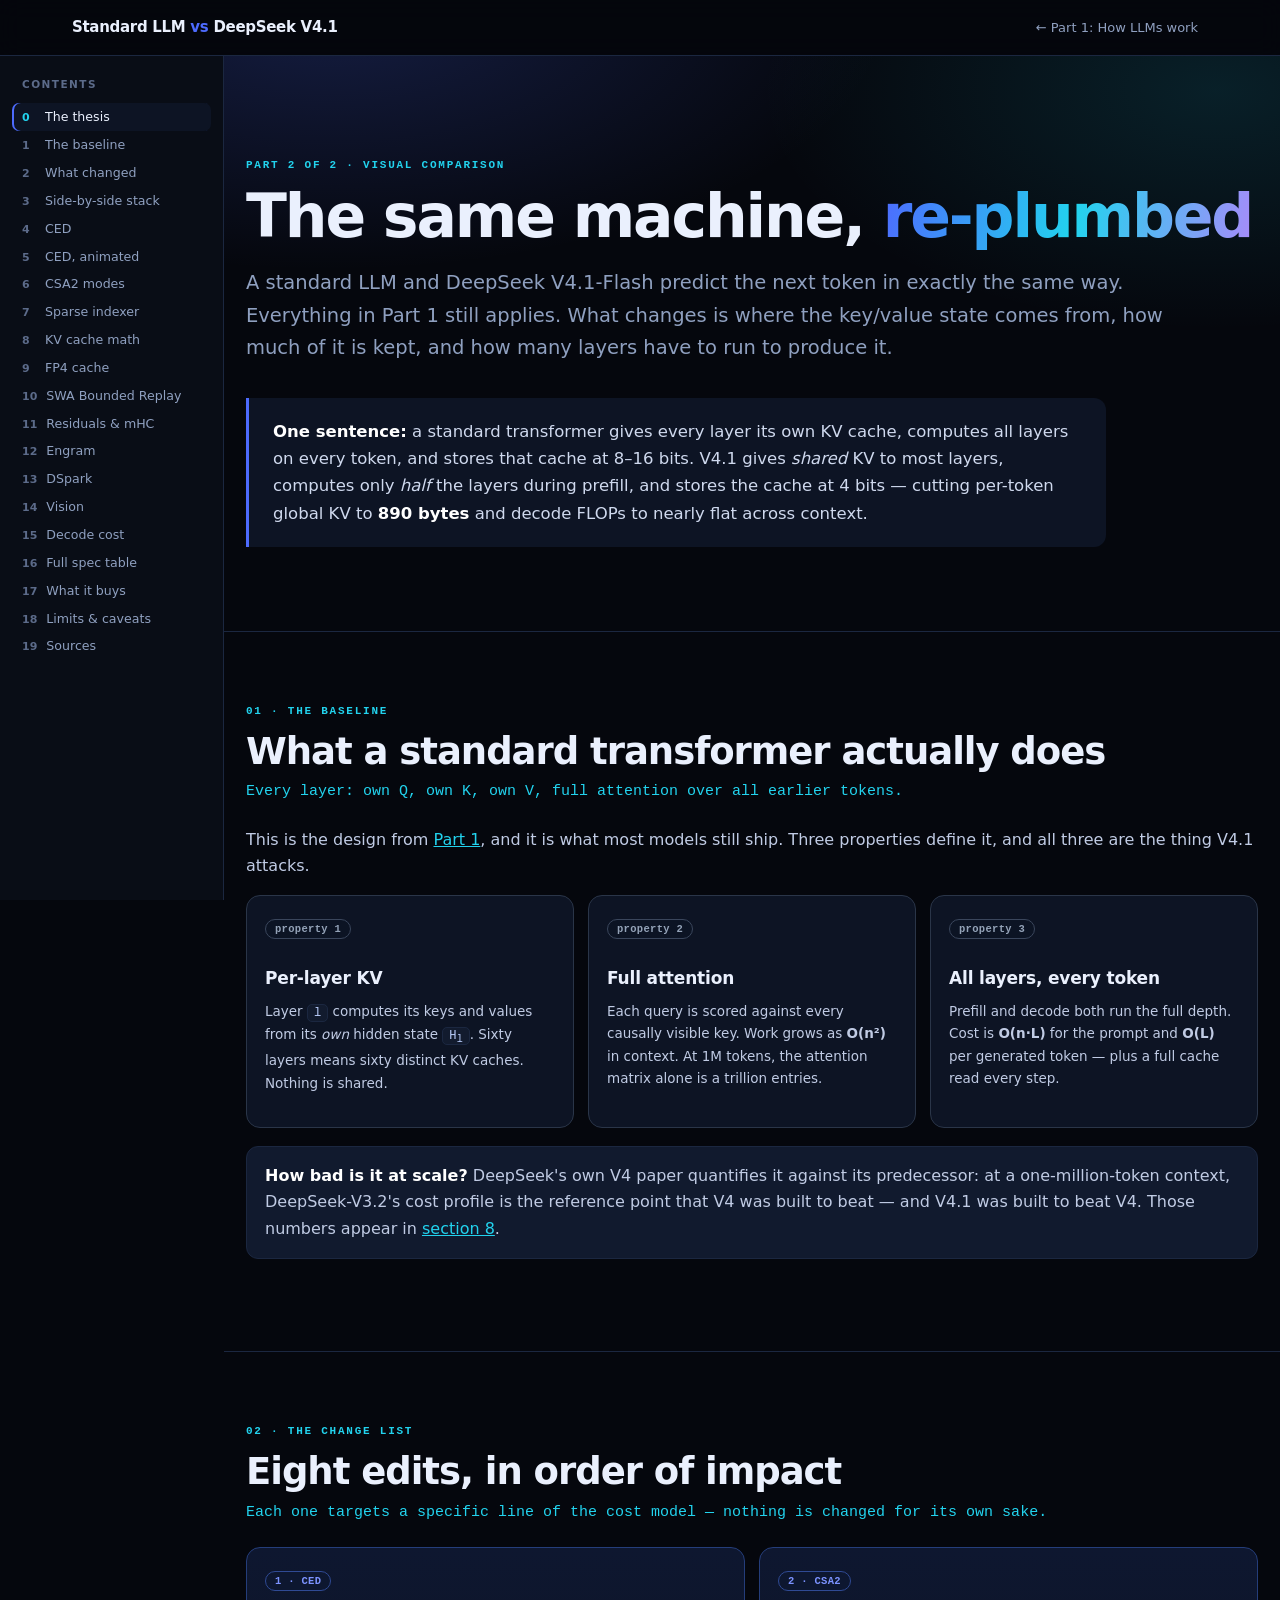
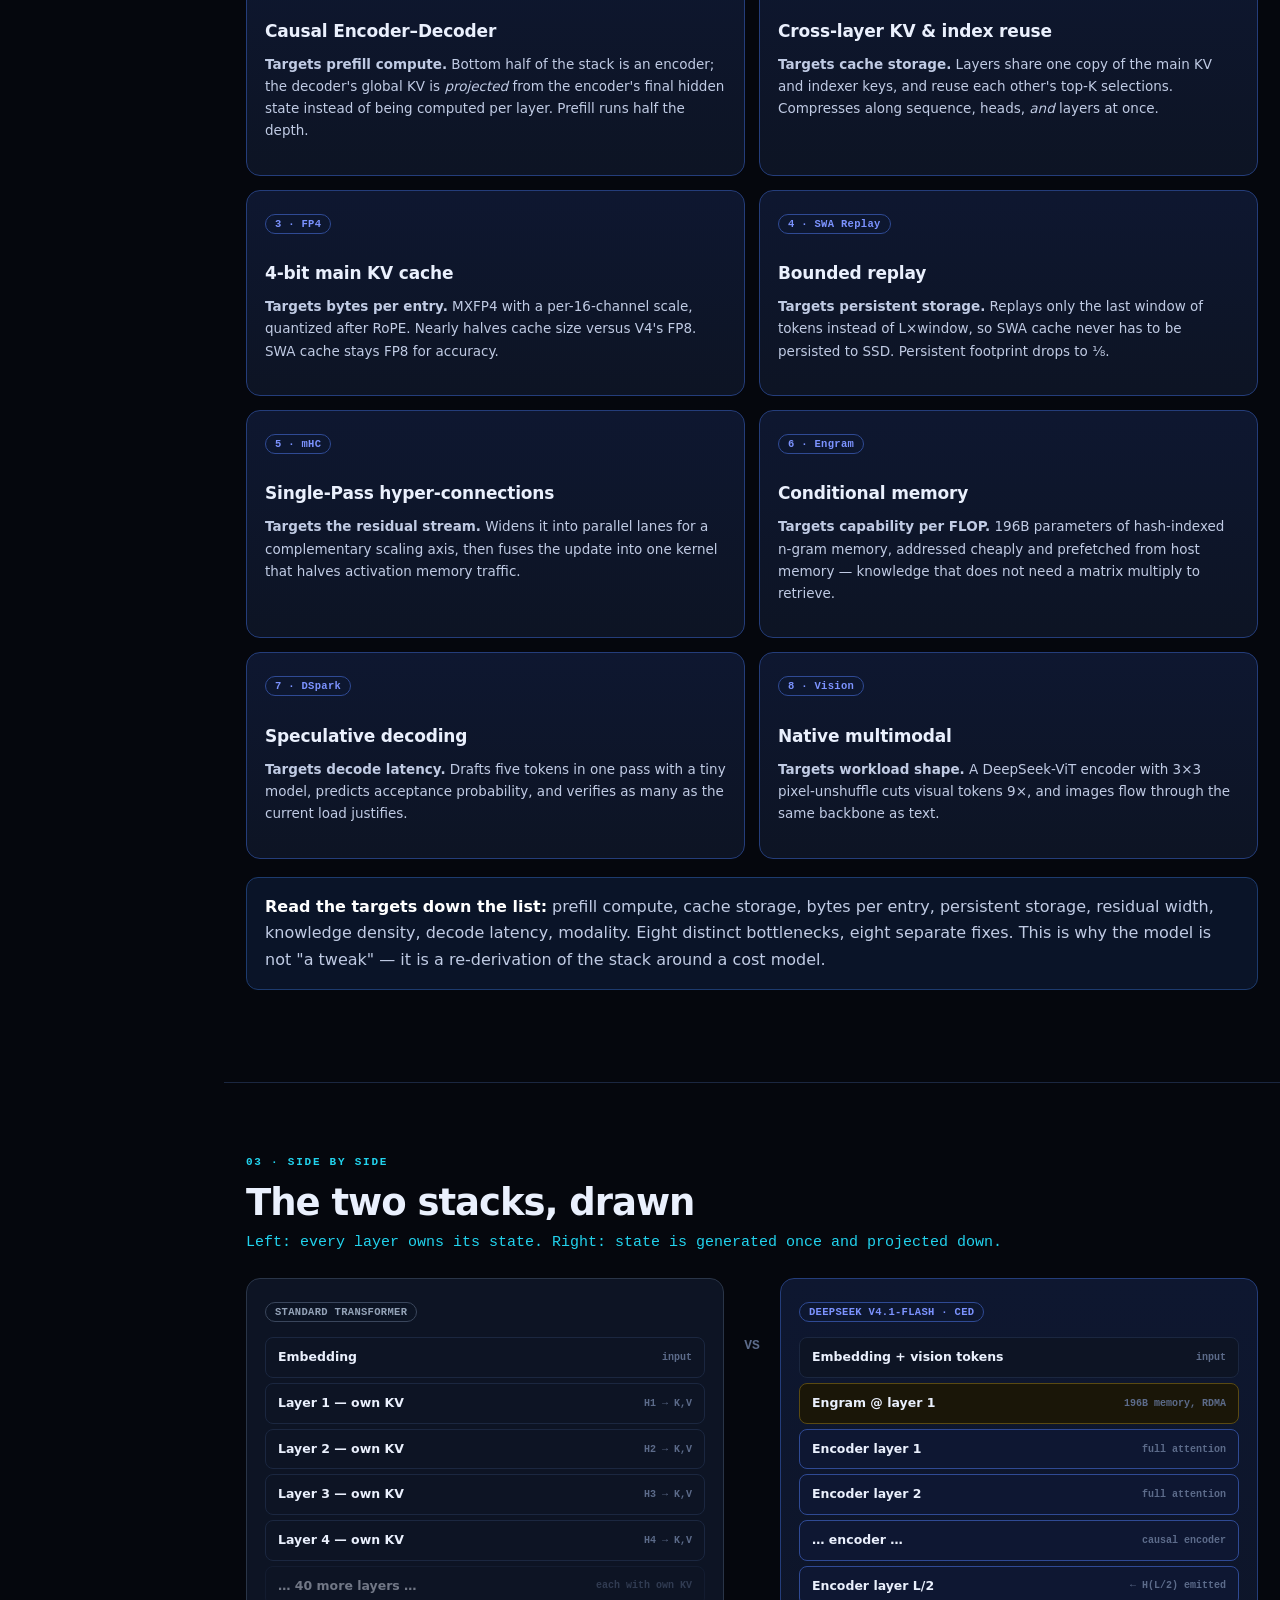
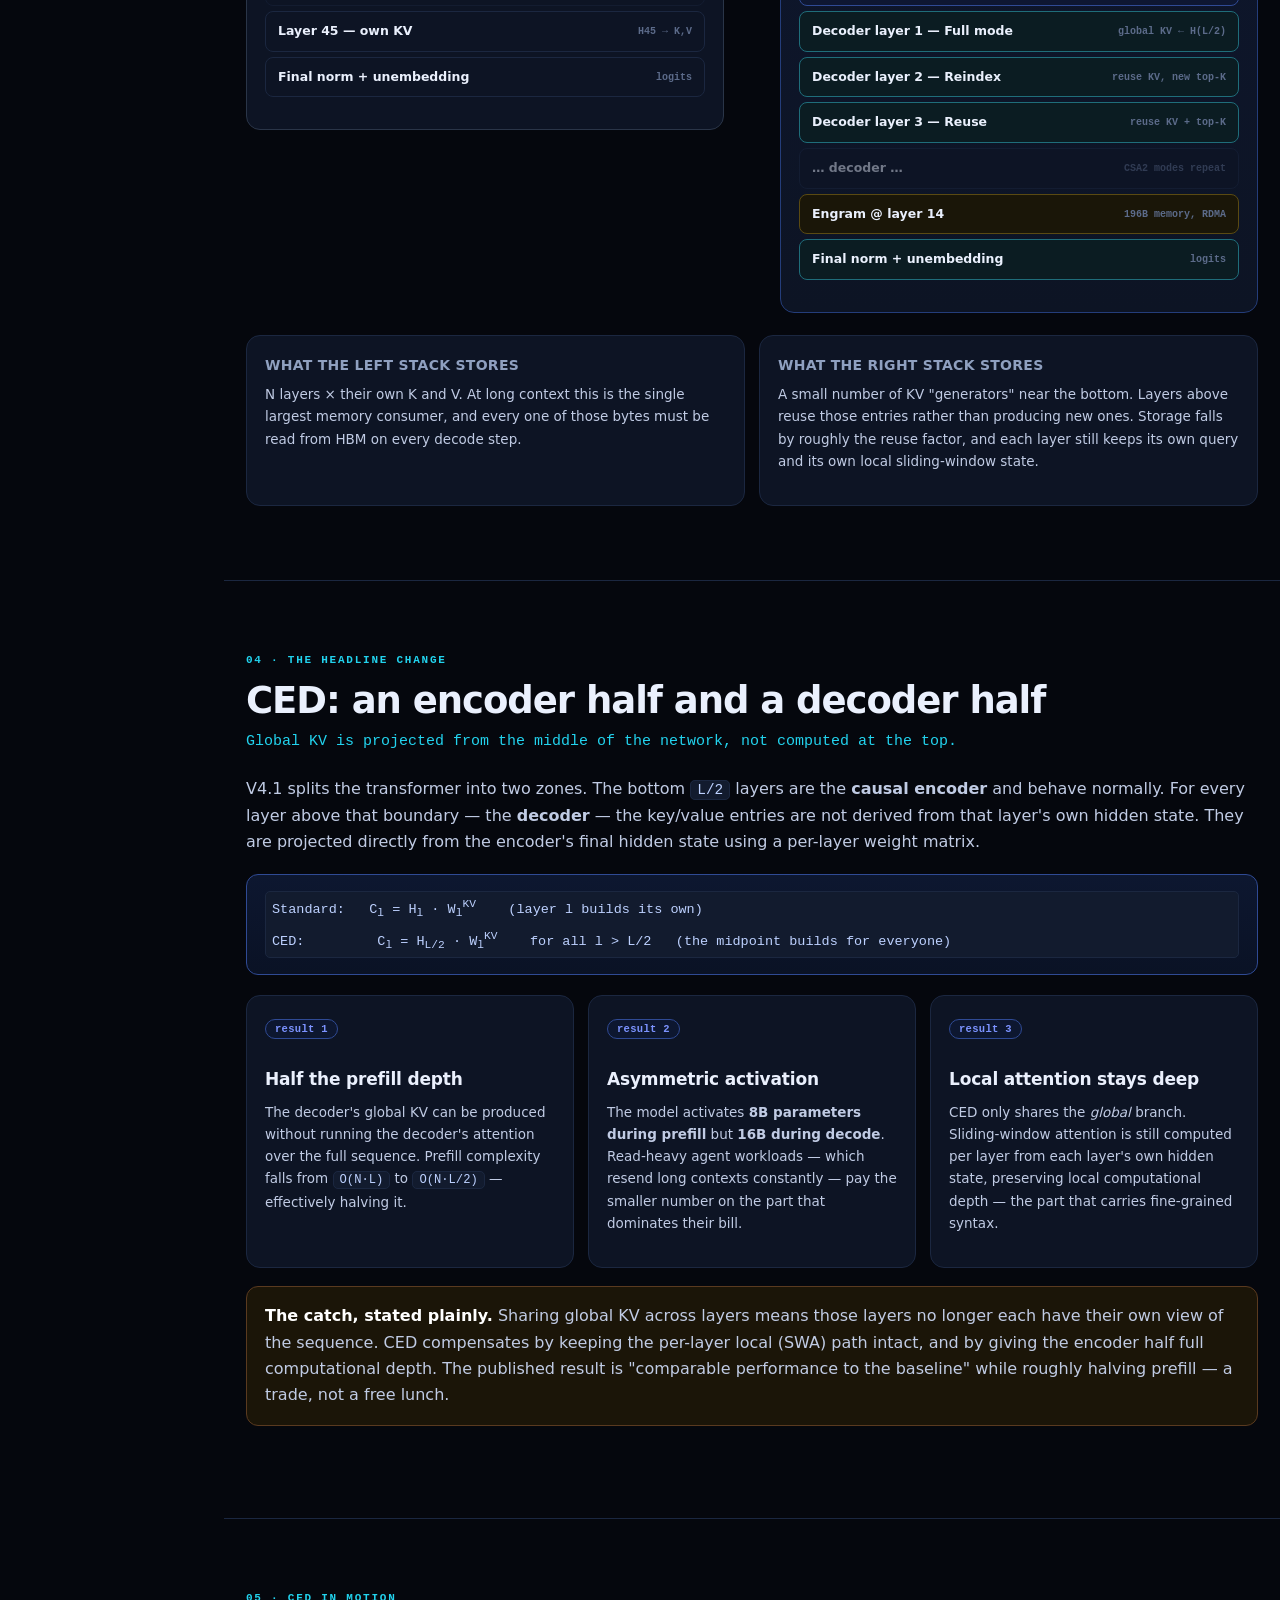
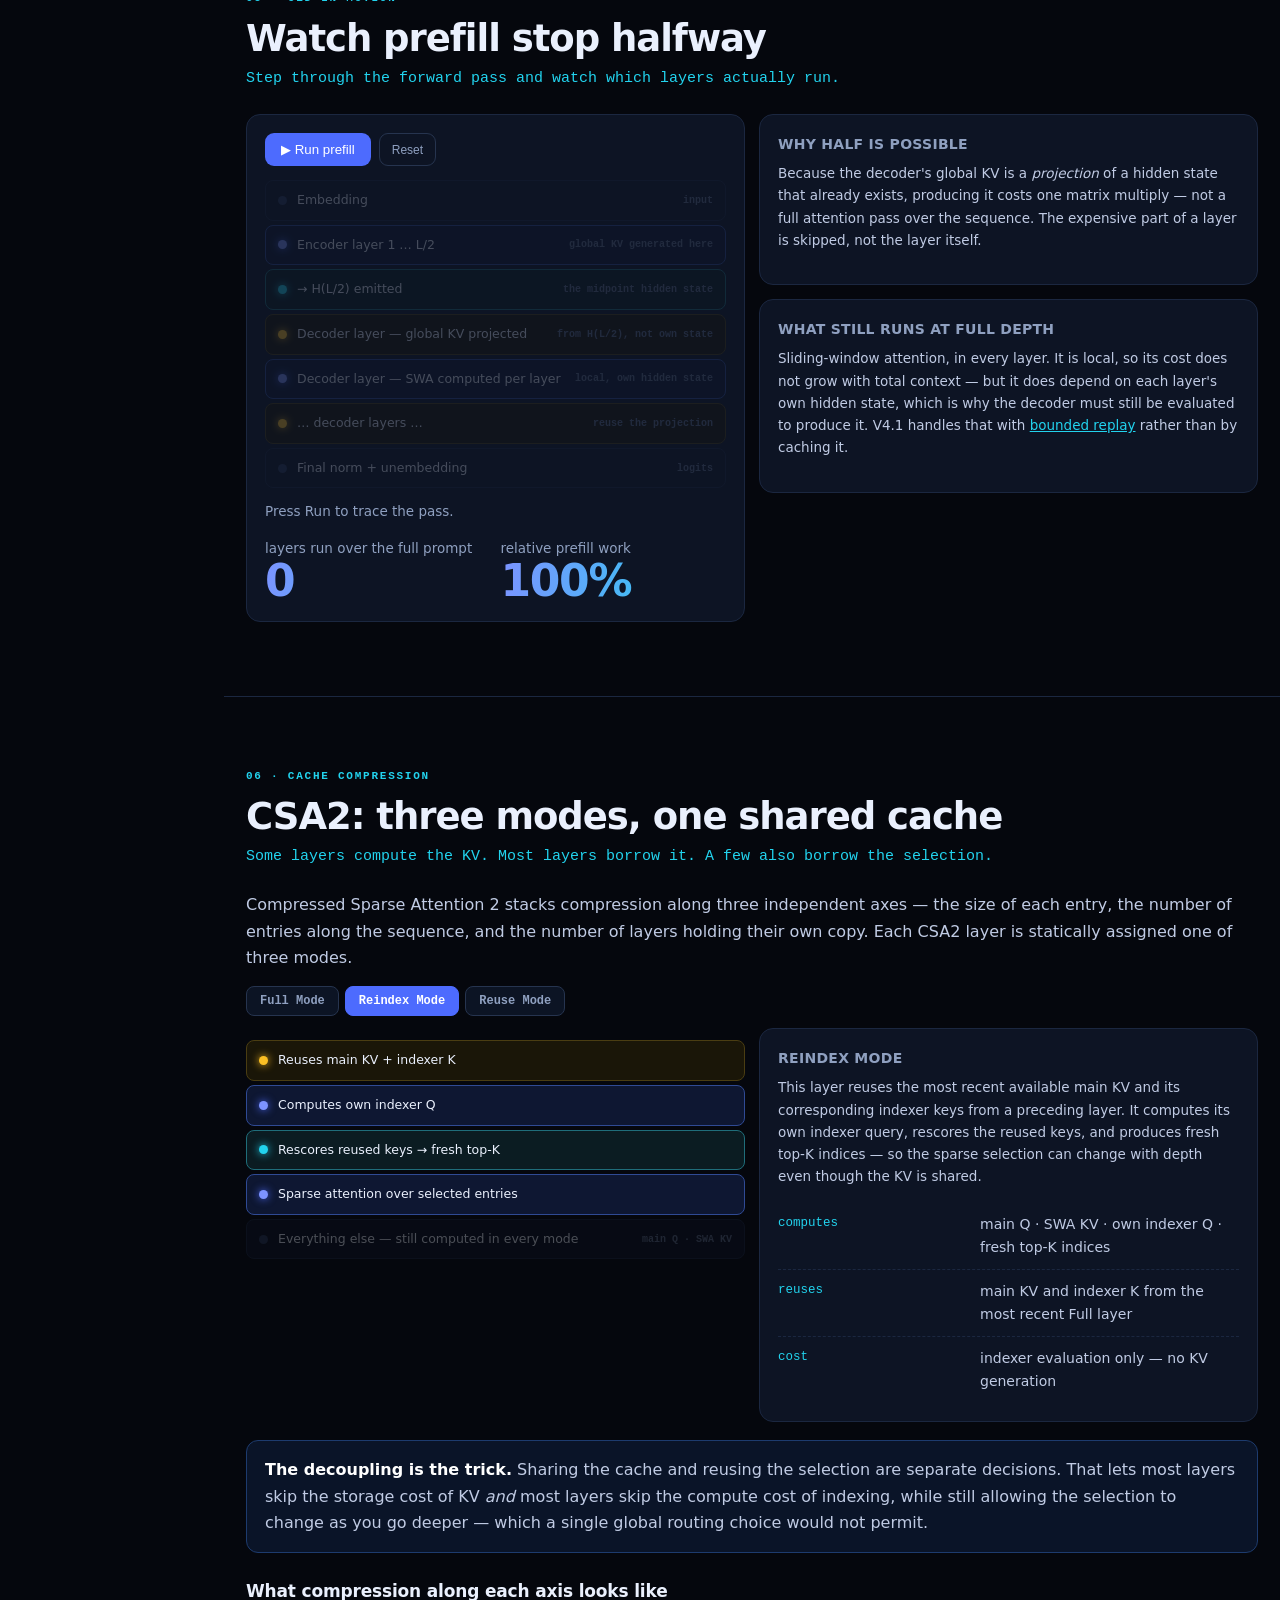
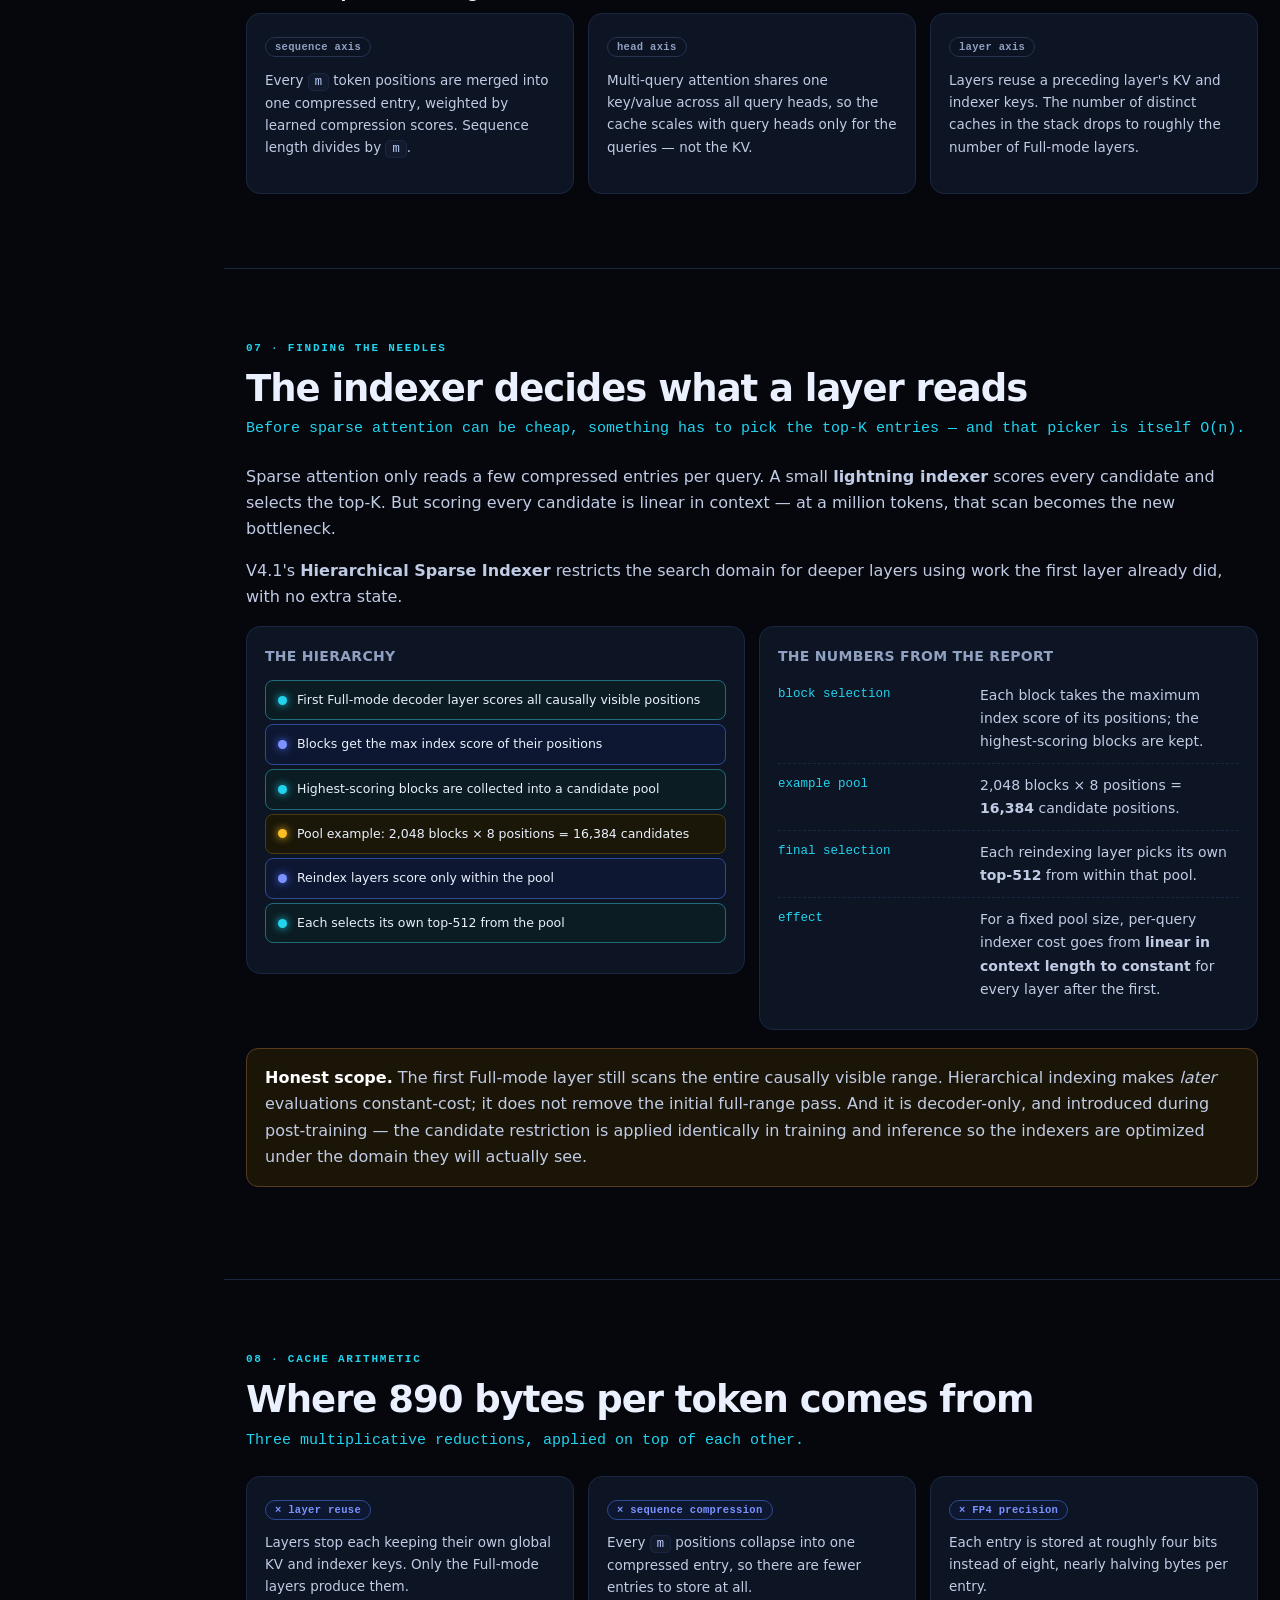
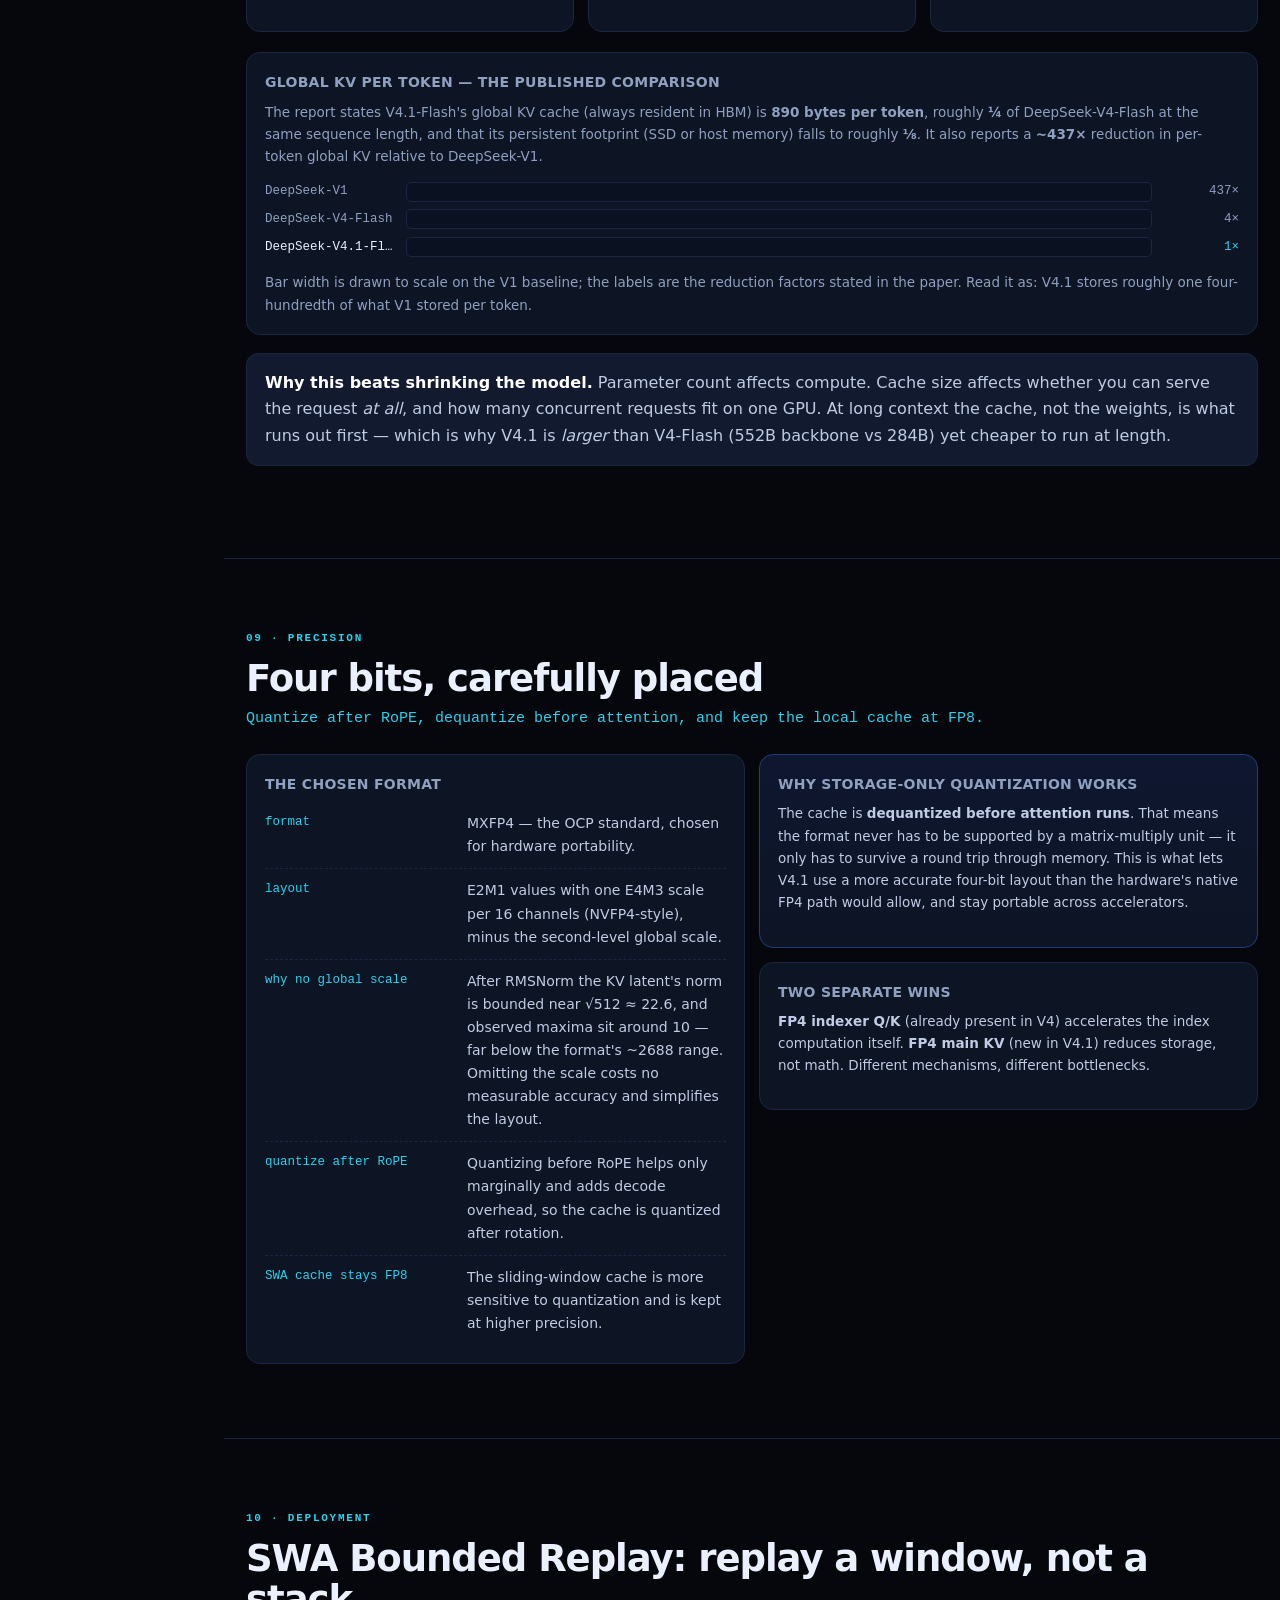
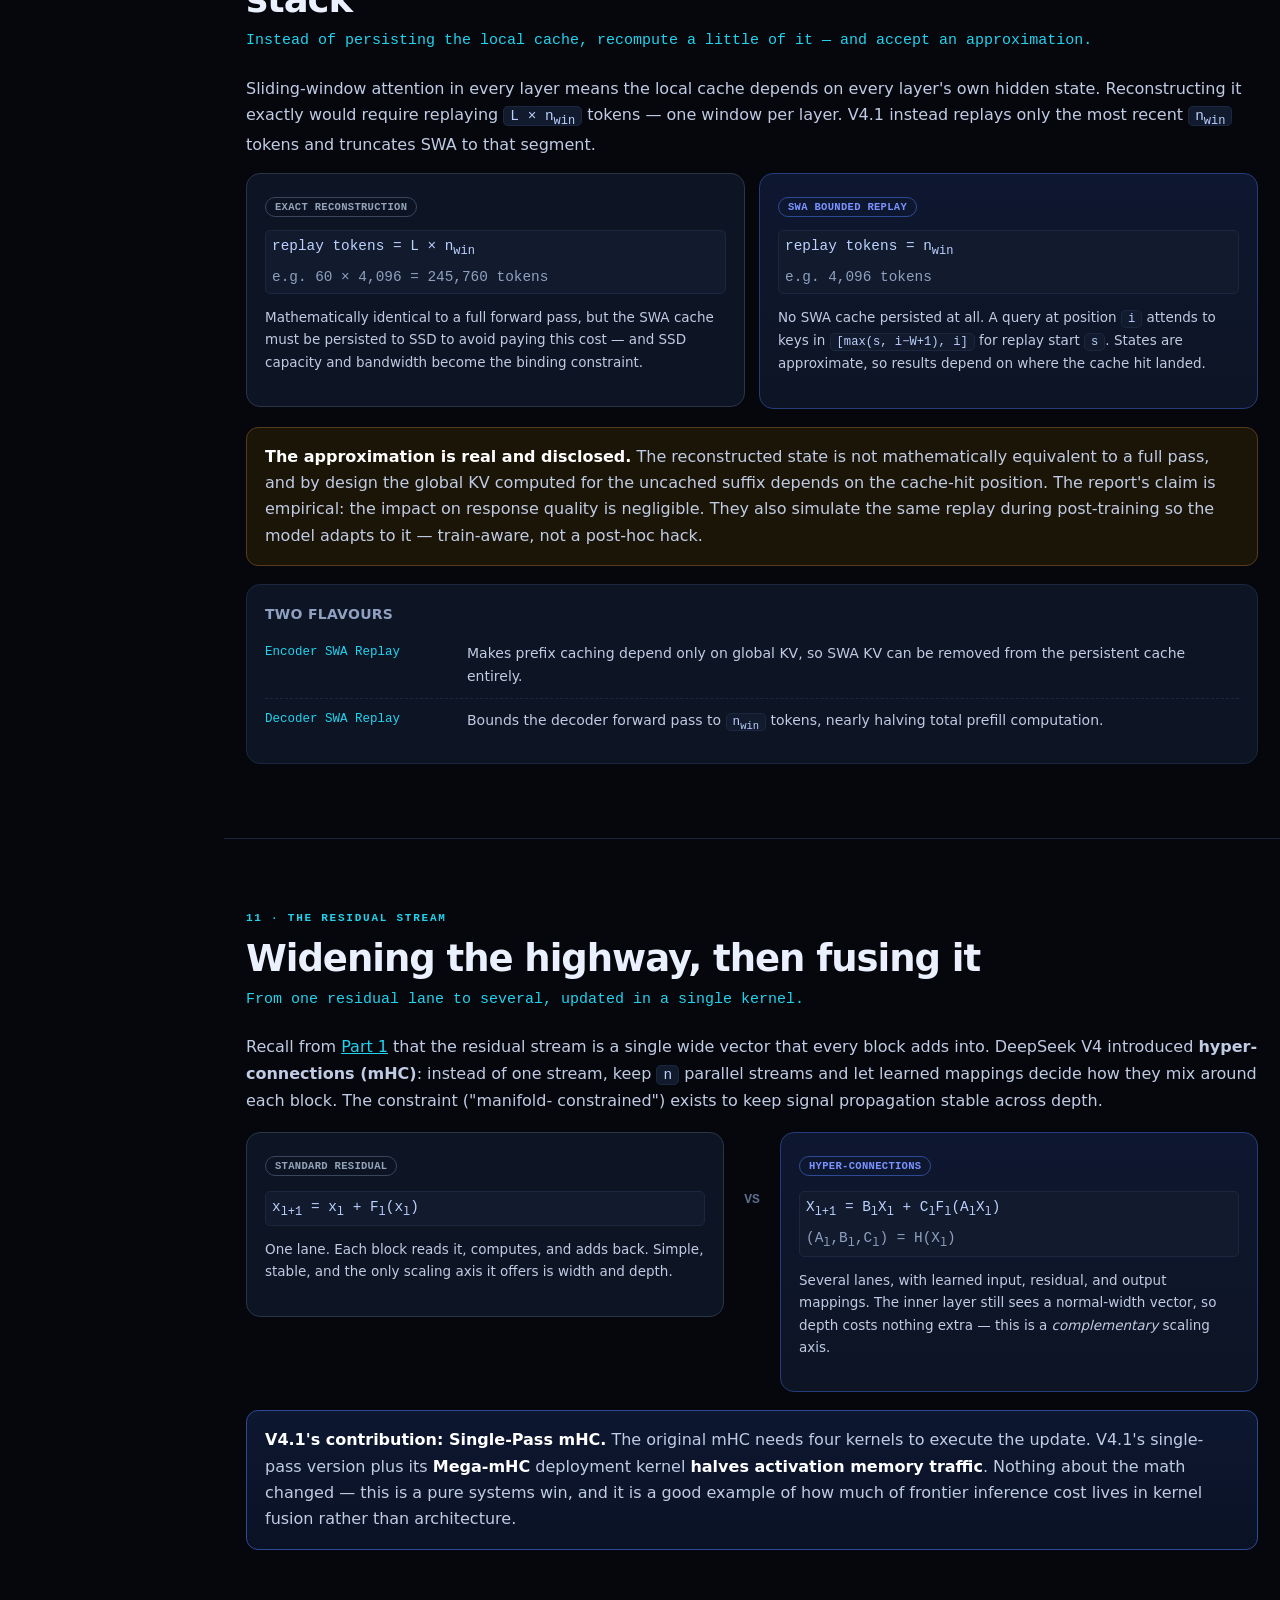
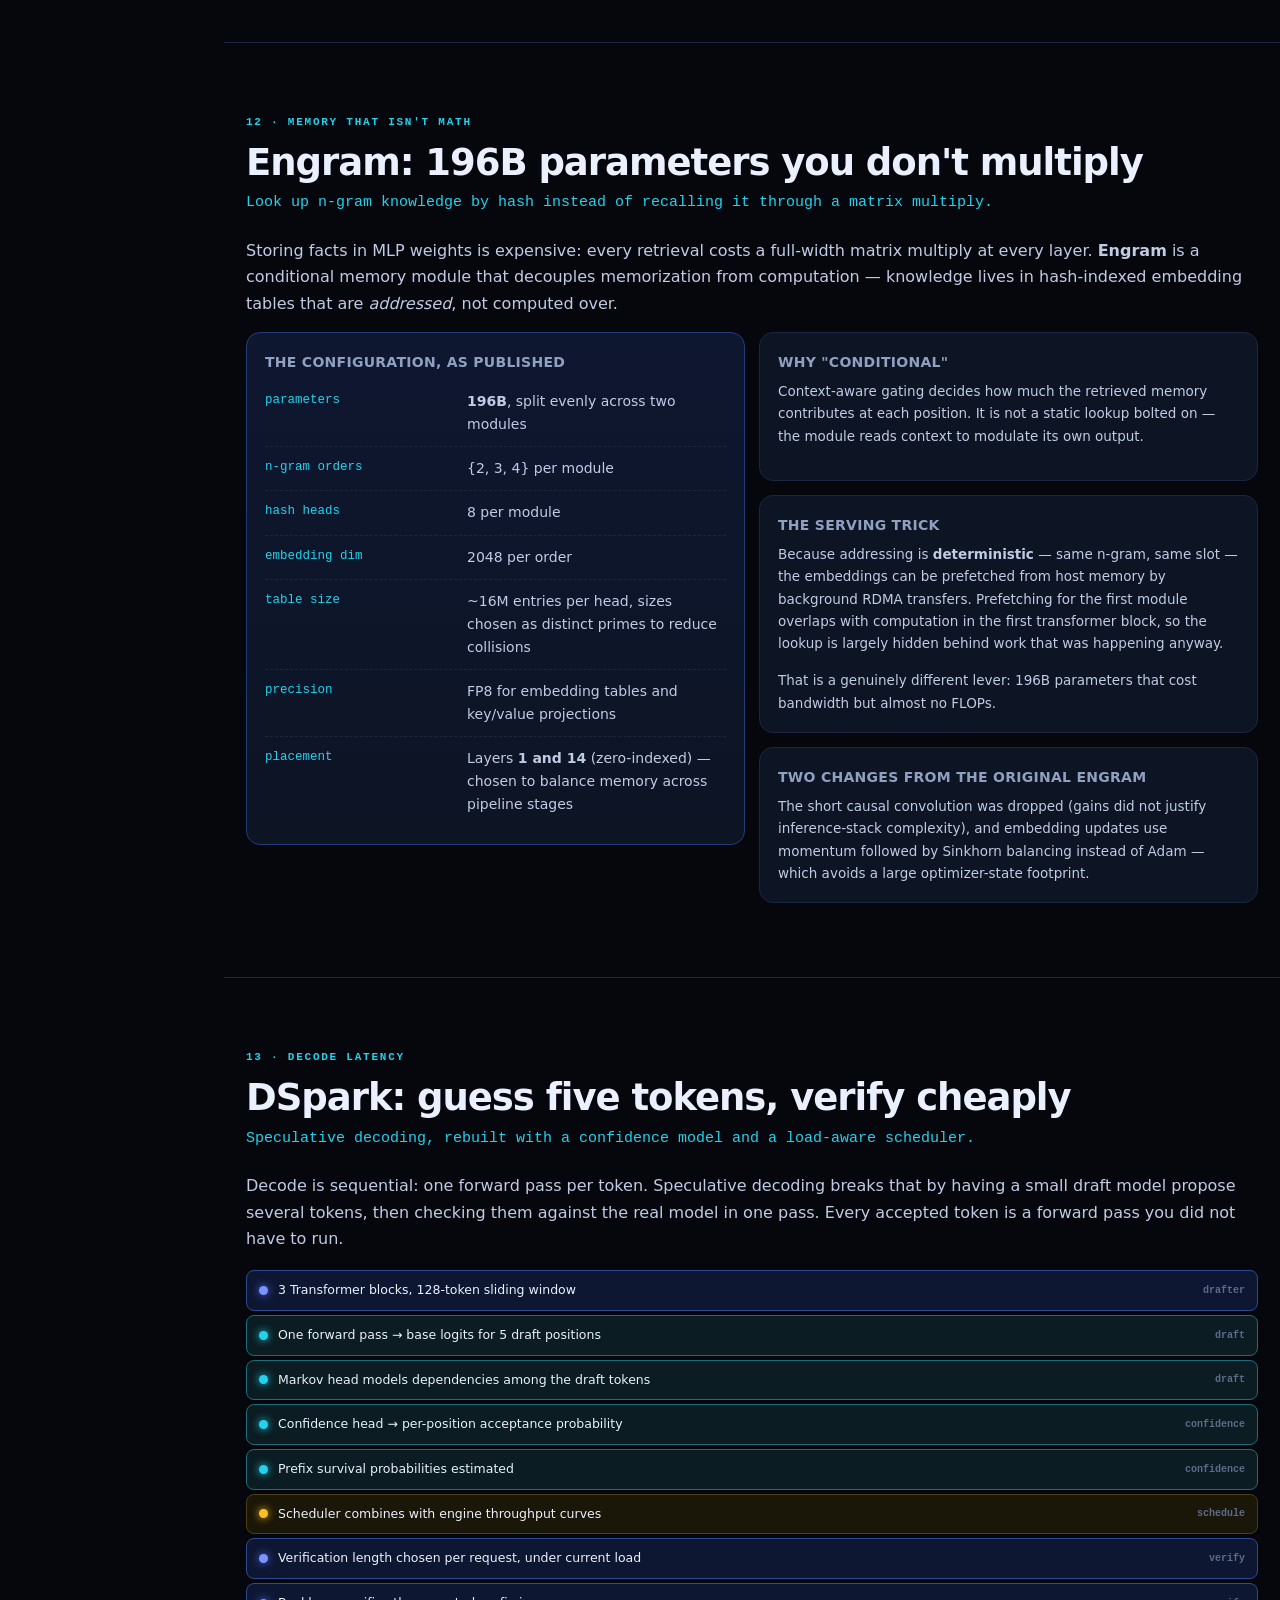
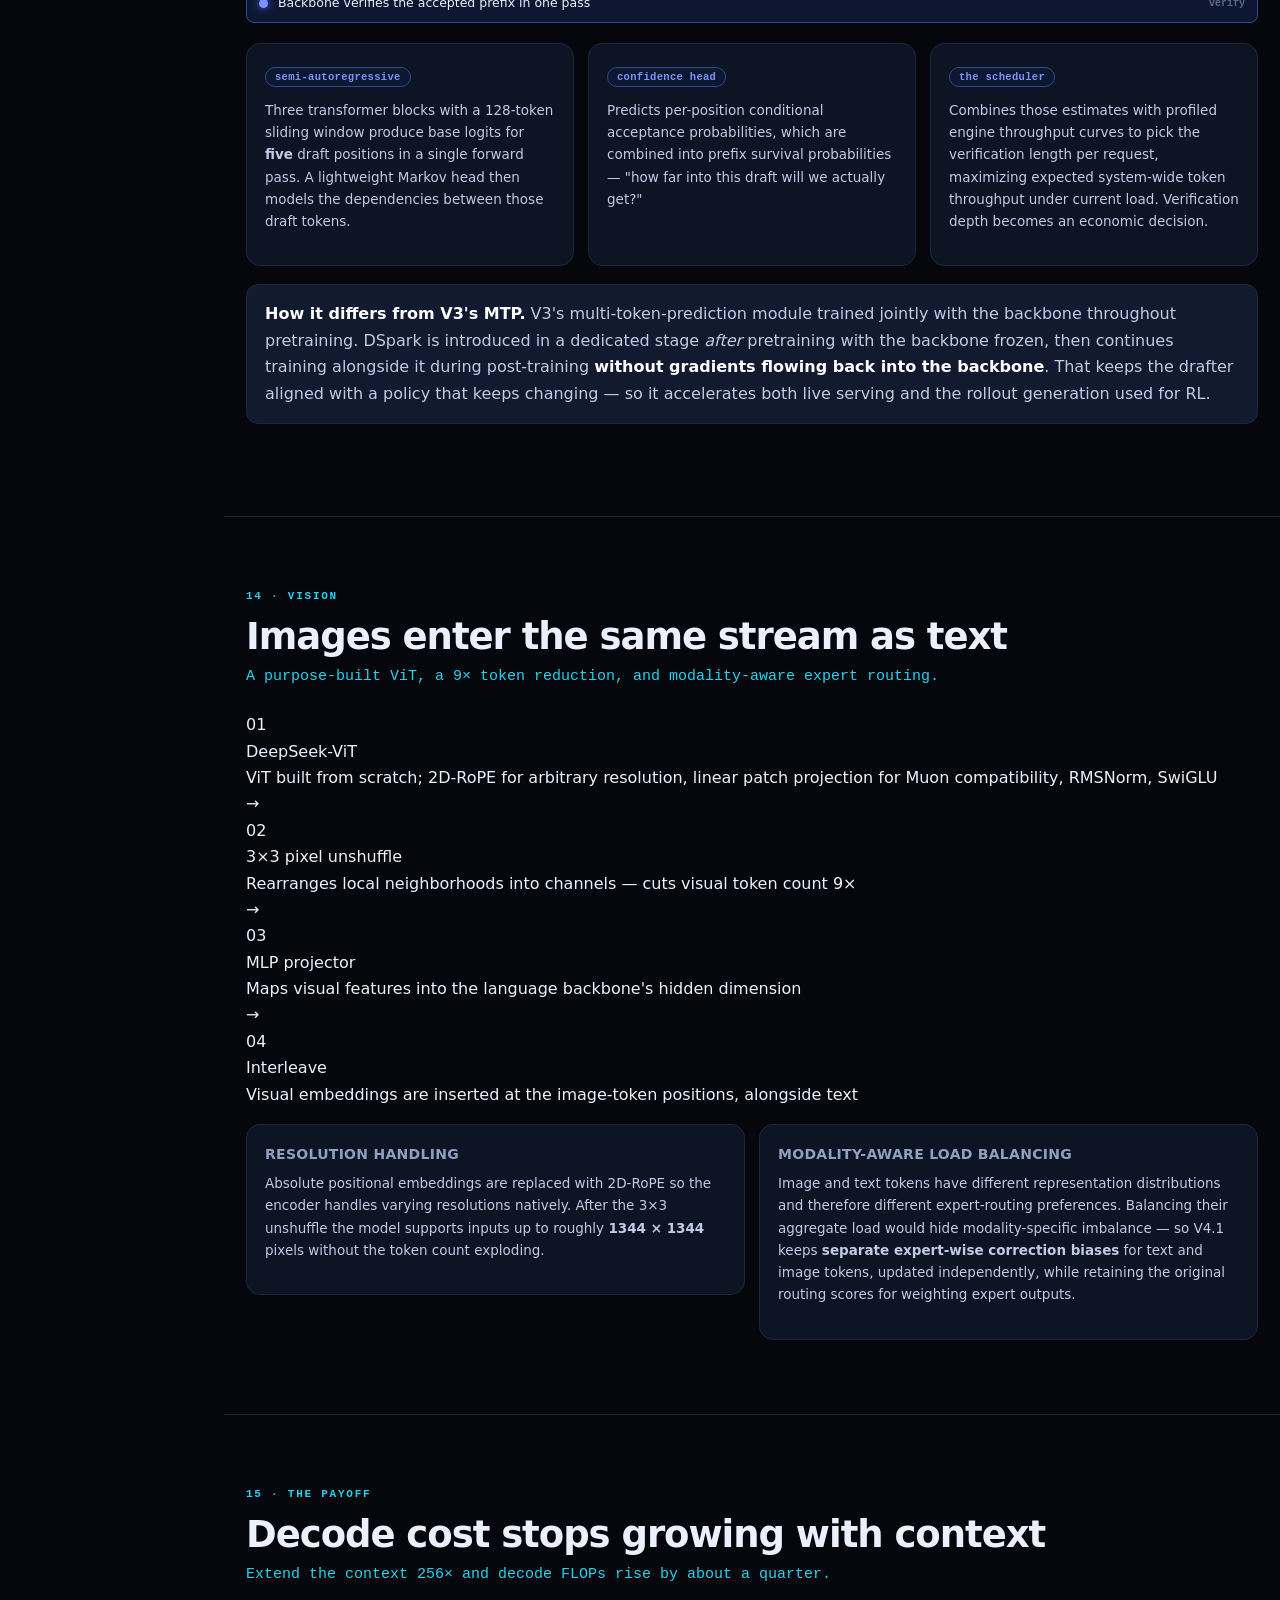
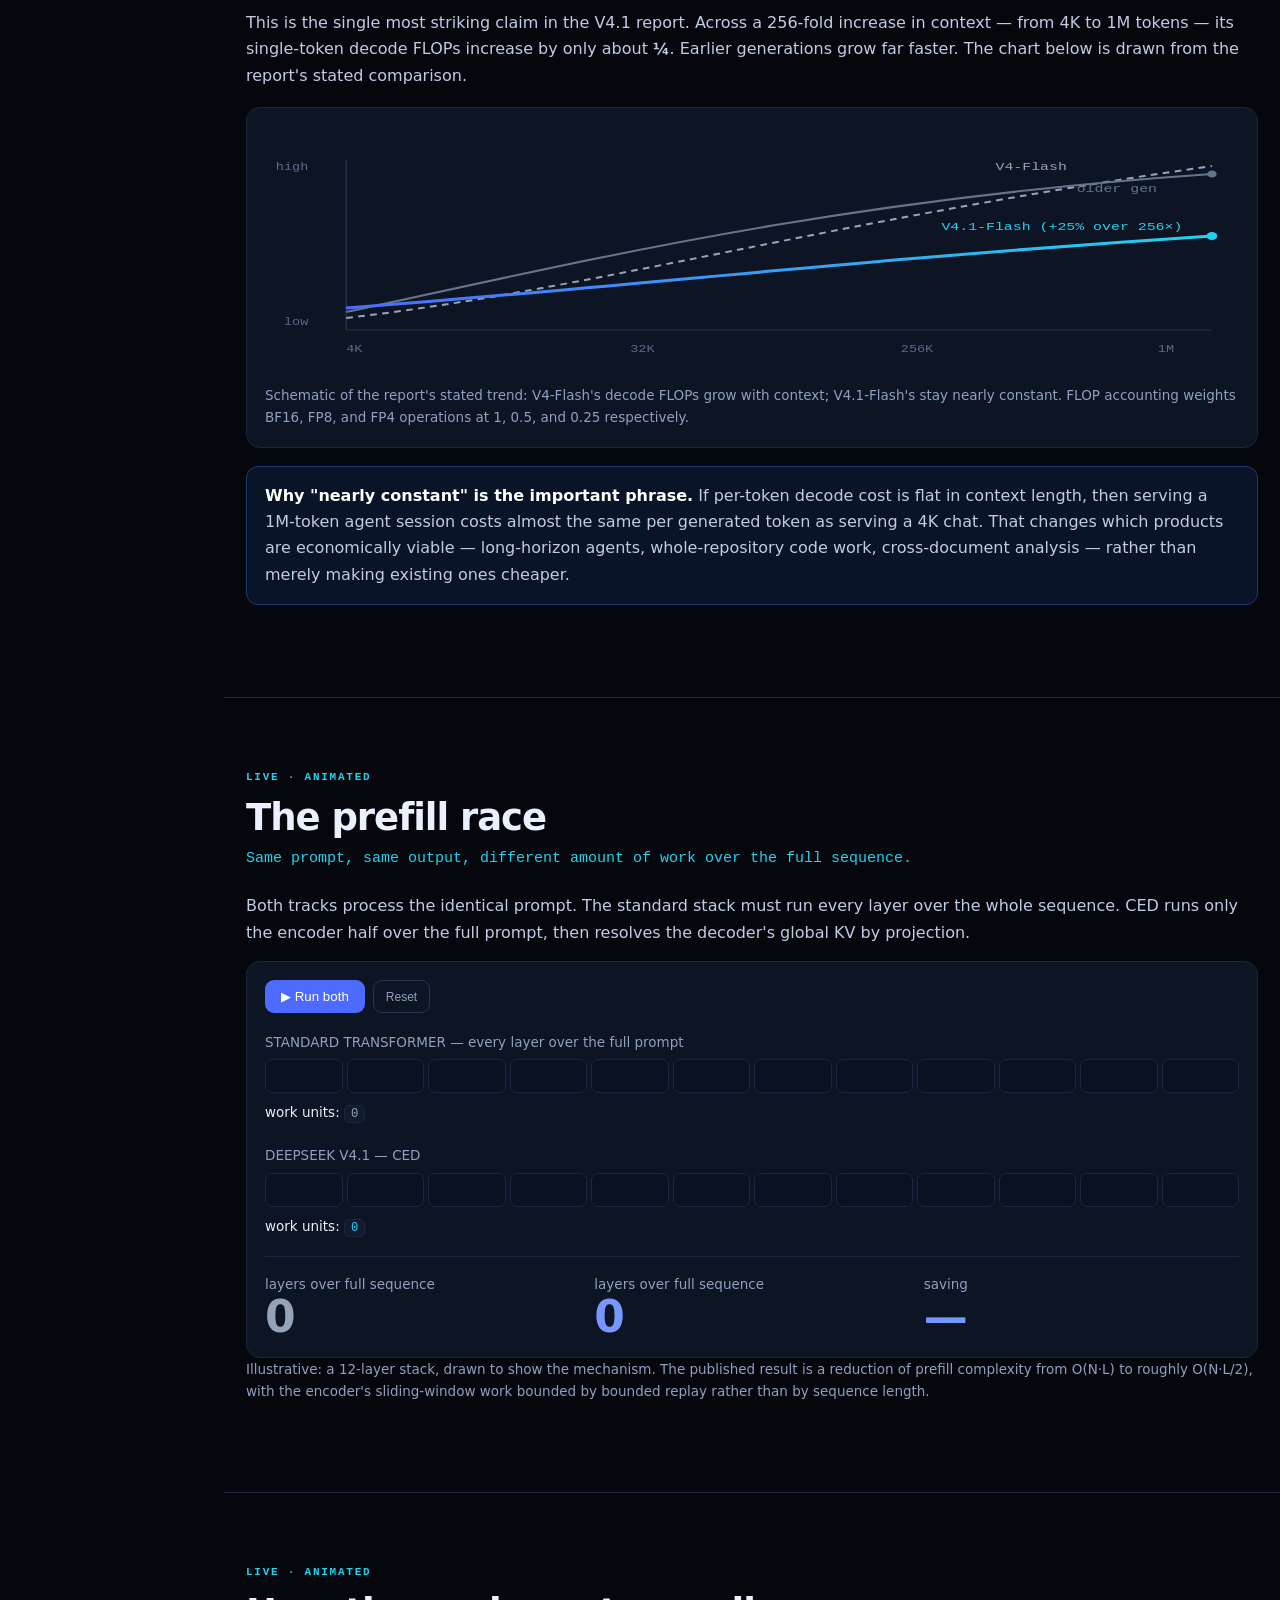
==== commit a94f8126: "Publish deepseek-v4-1" ====
--- a/index.html
+++ b/index.html
@@ -651,6 +651,76 @@
   </div>
 </section>
 
+
+<section id="race">
+  <div class="wrap">
+    <div class="eyebrow">Live · animated</div>
+    <h2>The prefill race</h2>
+    <p class="one-line">Same prompt, same output, different amount of work over the full sequence.</p>
+    <p>Both tracks process the identical prompt. The standard stack must run every layer over the whole
+      sequence. CED runs only the encoder half over the full prompt, then resolves the decoder's global
+      KV by projection.</p>
+    <div class="card" style="padding:18px">
+      <div style="display:flex;gap:8px;flex-wrap:wrap;margin-bottom:18px">
+        <button class="btn" id="raceGo">▶ Run both</button>
+        <button class="btn ghost sm" id="raceReset">Reset</button>
+      </div>
+
+      <div class="small muted" style="margin-bottom:6px">STANDARD TRANSFORMER — every layer over the full prompt</div>
+      <div class="race" id="raceA"></div>
+      <div class="small" style="margin:8px 0 20px">
+        work units: <span class="mono" id="workA" style="color:var(--stdl)">0</span>
+      </div>
+
+      <div class="small muted" style="margin-bottom:6px">DEEPSEEK V4.1 — CED</div>
+      <div class="race" id="raceB"></div>
+      <div class="small" style="margin-top:8px">
+        work units: <span class="mono" id="workB" style="color:var(--cyan)">0</span>
+      </div>
+
+      <div style="margin-top:18px;padding-top:16px;border-top:1px solid var(--line);display:grid;
+                  grid-template-columns:repeat(3,1fr);gap:14px">
+        <div><div class="small muted">layers over full sequence</div><div class="big std" id="layA">0</div></div>
+        <div><div class="small muted">layers over full sequence</div><div class="big ds" id="layB">0</div></div>
+        <div><div class="small muted">saving</div><div class="big ds" id="save">—</div></div>
+      </div>
+    </div>
+    <p class="small muted">Illustrative: a 12-layer stack, drawn to show the mechanism. The published
+      result is a reduction of prefill complexity from O(N·L) to roughly O(N·L/2), with the encoder's
+      sliding-window work bounded by bounded replay rather than by sequence length.</p>
+  </div>
+</section>
+
+<section id="shrink">
+  <div class="wrap">
+    <div class="eyebrow">Live · animated</div>
+    <h2>How the cache gets small</h2>
+    <p class="one-line">Three multiplicative reductions, applied one at a time.</p>
+    <p>Each mechanism multiplies the previous one. That is why the final number is so much smaller than
+      any single technique would suggest.</p>
+    <div class="card" style="padding:18px">
+      <div style="display:flex;gap:8px;flex-wrap:wrap;margin-bottom:16px">
+        <button class="btn" id="shrinkGo">▶ Apply each technique</button>
+        <button class="btn ghost sm" id="shrinkReset">Reset</button>
+      </div>
+      <div class="bars" id="shrinkBars"></div>
+      <div class="small muted" id="shrinkNote" style="margin-top:14px">Press the button to compress step
+        by step. Bar widths are illustrative of the three mechanisms, not a measured byte count.</div>
+    </div>
+    <div class="grid g3" style="margin-top:18px">
+      <div class="card"><div class="pill ds">× cross-layer reuse</div>
+        <p class="small" style="margin-top:10px">Layers stop each keeping their own global KV and indexer
+        keys. Only Full-mode layers produce them.</p></div>
+      <div class="card"><div class="pill ds">× sequence compression</div>
+        <p class="small" style="margin-top:10px">Every <span class="mono">m</span> positions collapse into
+        one compressed entry, so there are fewer entries to store in the first place.</p></div>
+      <div class="card"><div class="pill ds">× FP4 precision</div>
+        <p class="small" style="margin-top:10px">Roughly four bits per value instead of eight — and the
+        cache is dequantized before attention, so no special matmul support is needed.</p></div>
+    </div>
+  </div>
+</section>
+
 <section id="table">
   <div class="wrap">
     <div class="eyebrow">16 · Reference</div>
@@ -772,5 +842,6 @@
 
 </main>
 <script src="app.js"></script>
+<script src="anim.js"></script>
 </body>
 </html>
--- a/style.css
+++ b/style.css
@@ -141,3 +141,10 @@
 .chartbox{position:relative;height:230px;margin:14px 0}
 svg{display:block;max-width:100%}
 @media(prefers-reduced-motion:reduce){*{animation:none!important;transition:none!important}}
+
+.race{display:flex;gap:4px;flex-wrap:wrap}
+.race i{flex:1 1 40px;height:34px;border-radius:7px;background:#0a1120;
+  border:1px solid var(--line);transition:background .3s, border-color .3s, transform .3s}
+.race i.on{background:linear-gradient(180deg,#475569,#94a3b8);border-color:#94a3b8}
+.race i.enc{background:linear-gradient(180deg,var(--ds),#2f4a94);border-color:var(--dsl);transform:translateY(-2px)}
+.race i.dec{background:linear-gradient(180deg,#0e3a44,#1f6d7a);border-color:var(--cyan);transform:translateY(-2px)}
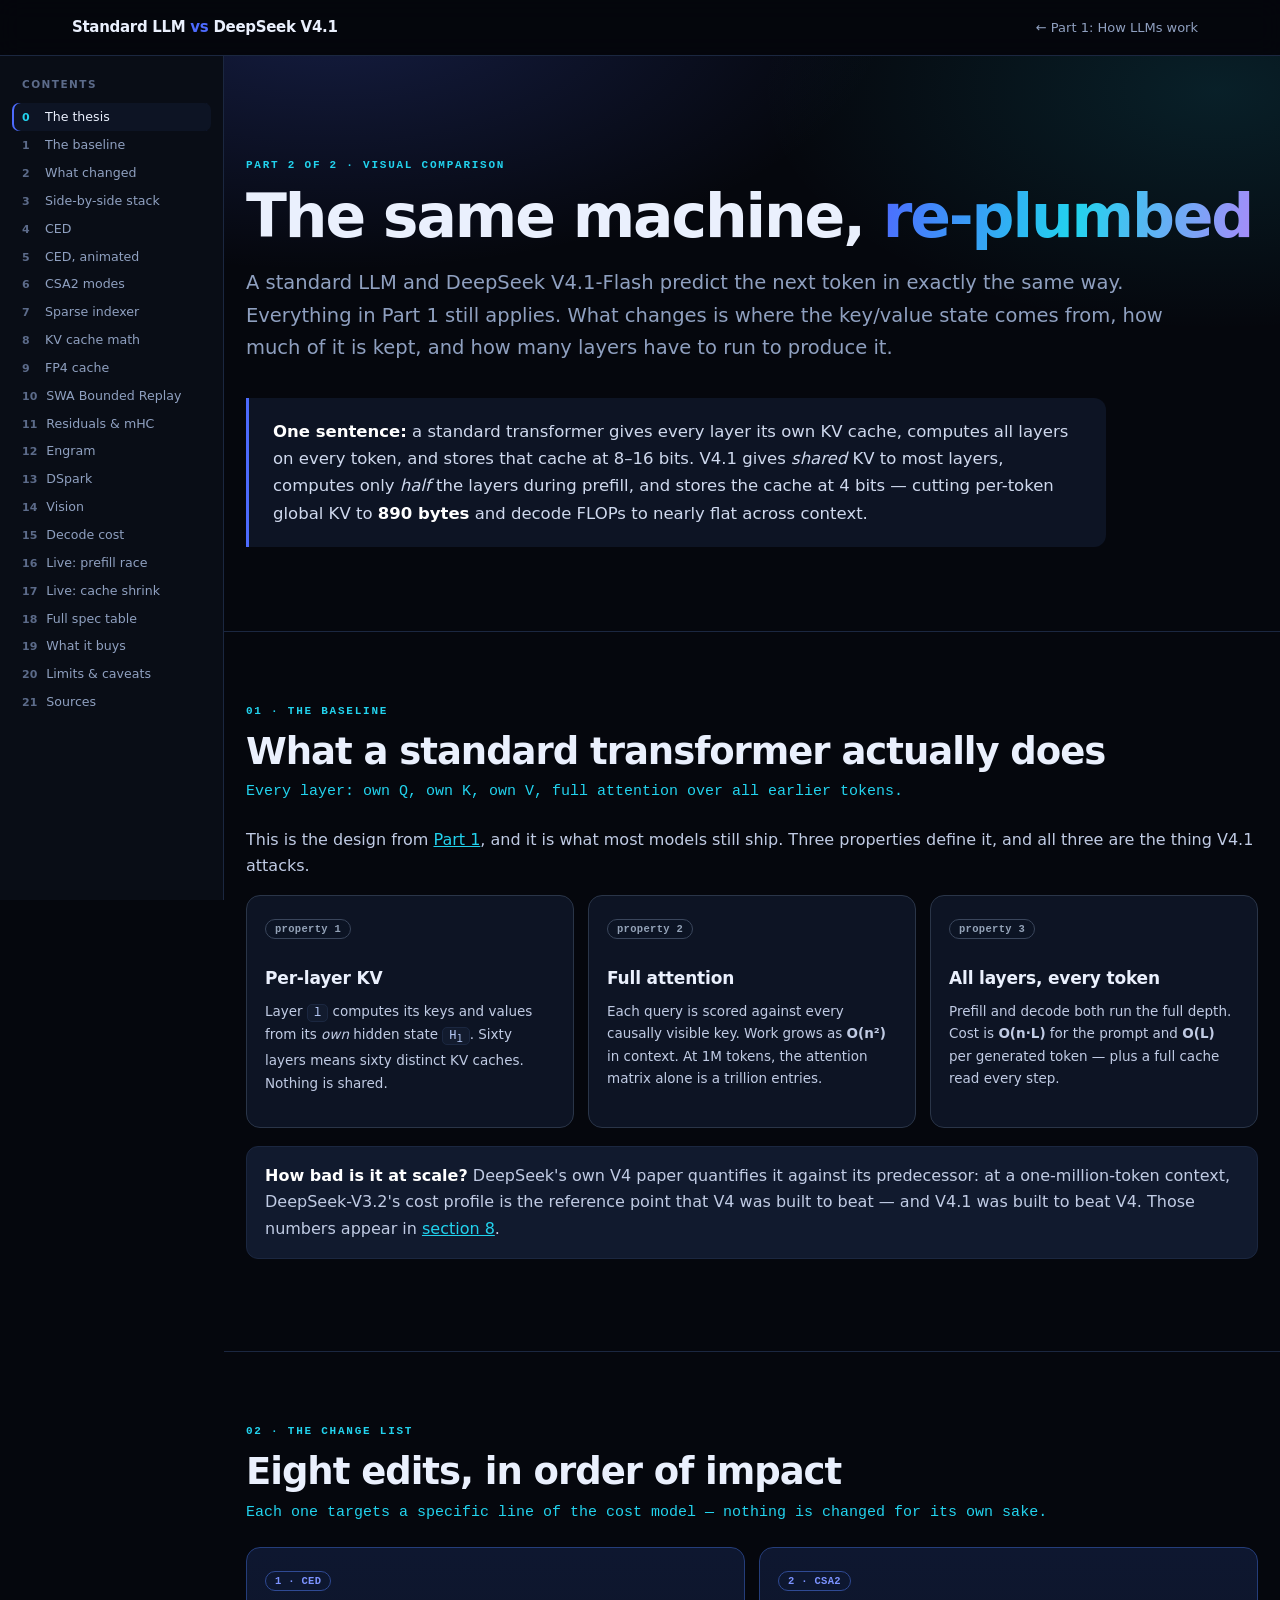
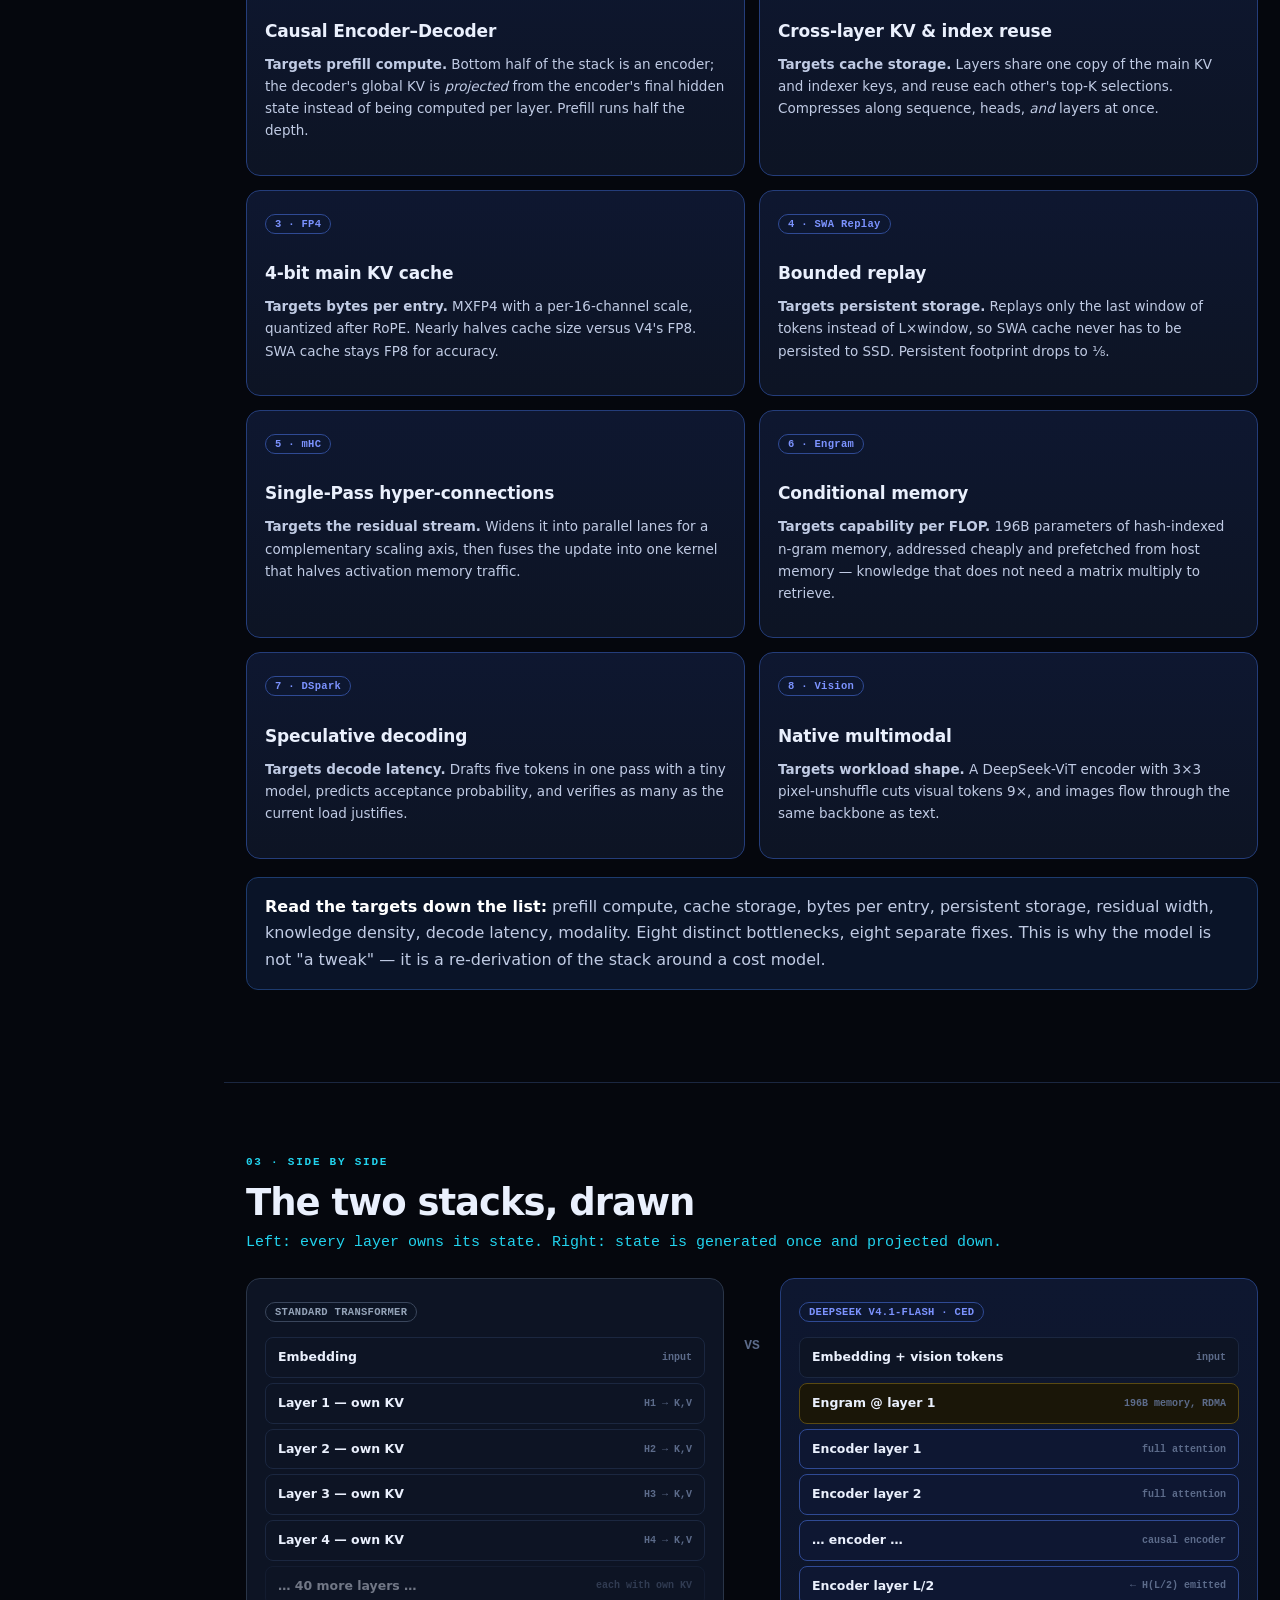
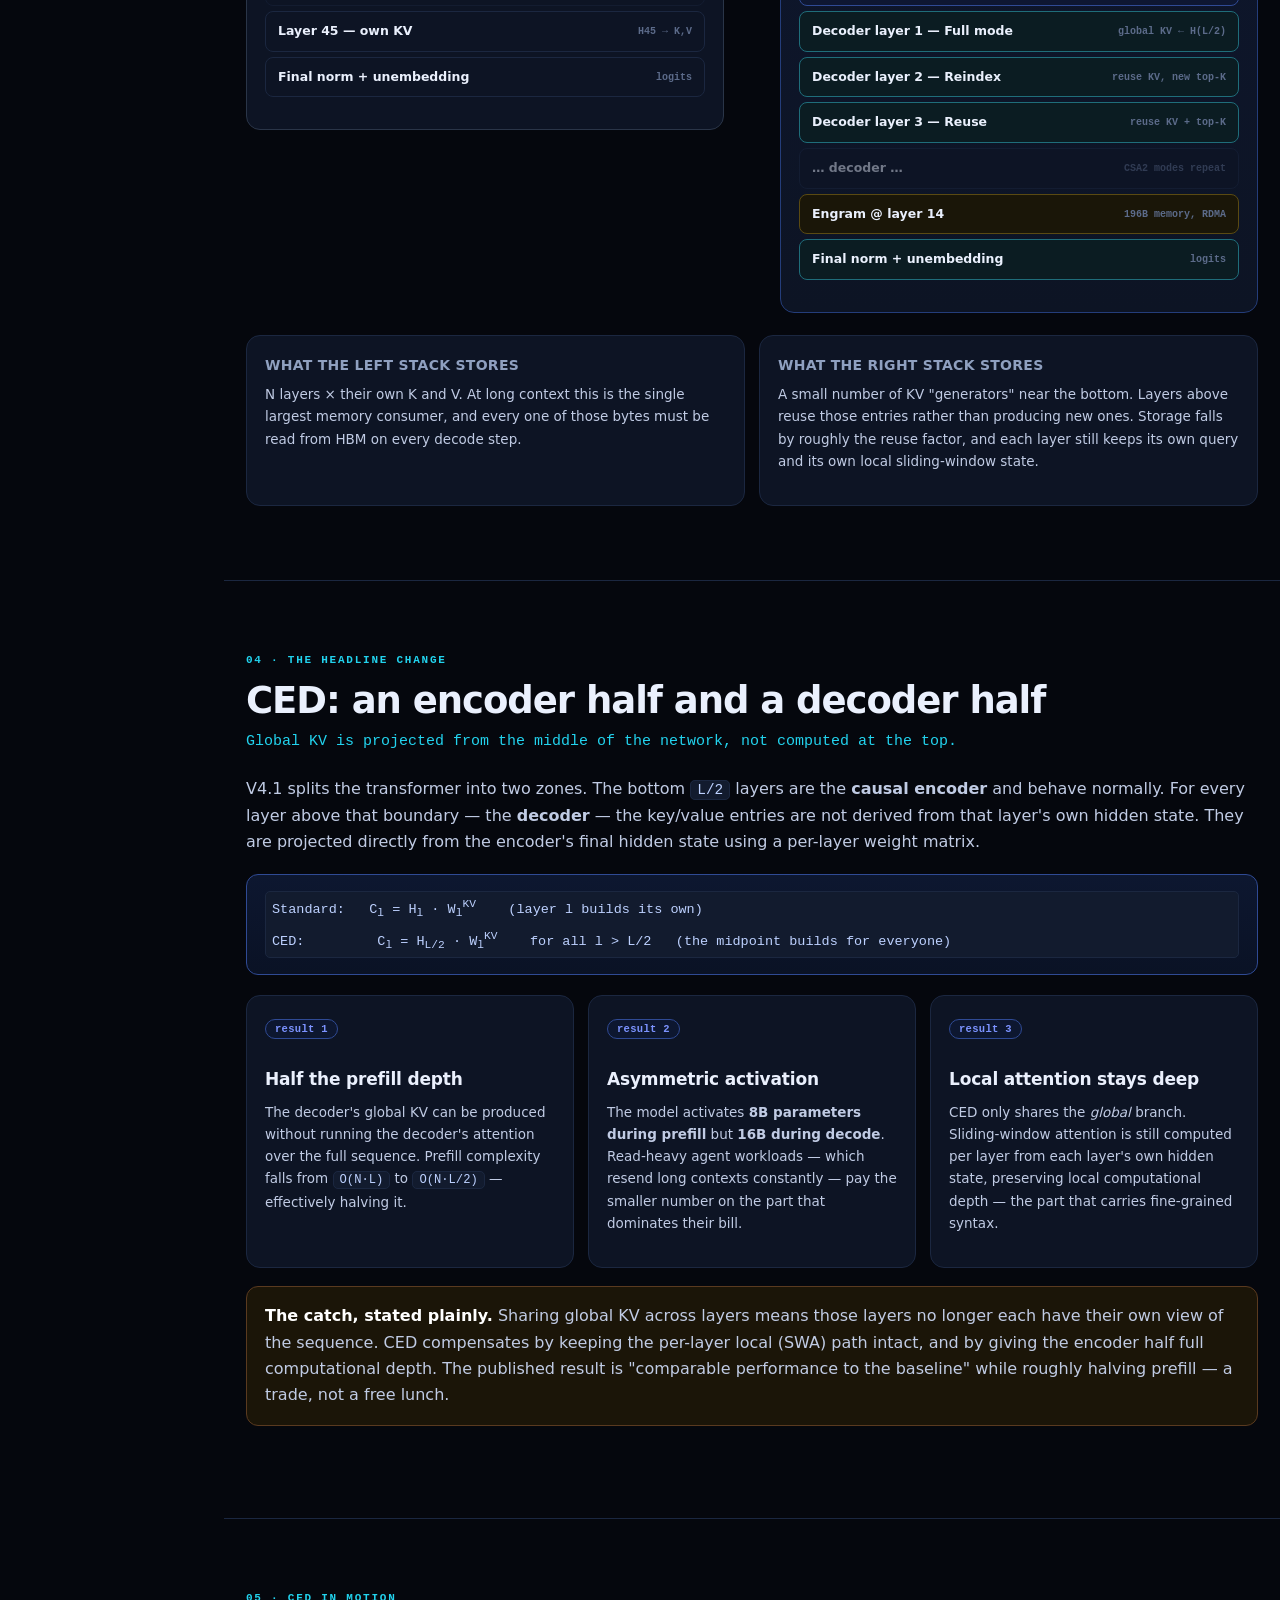
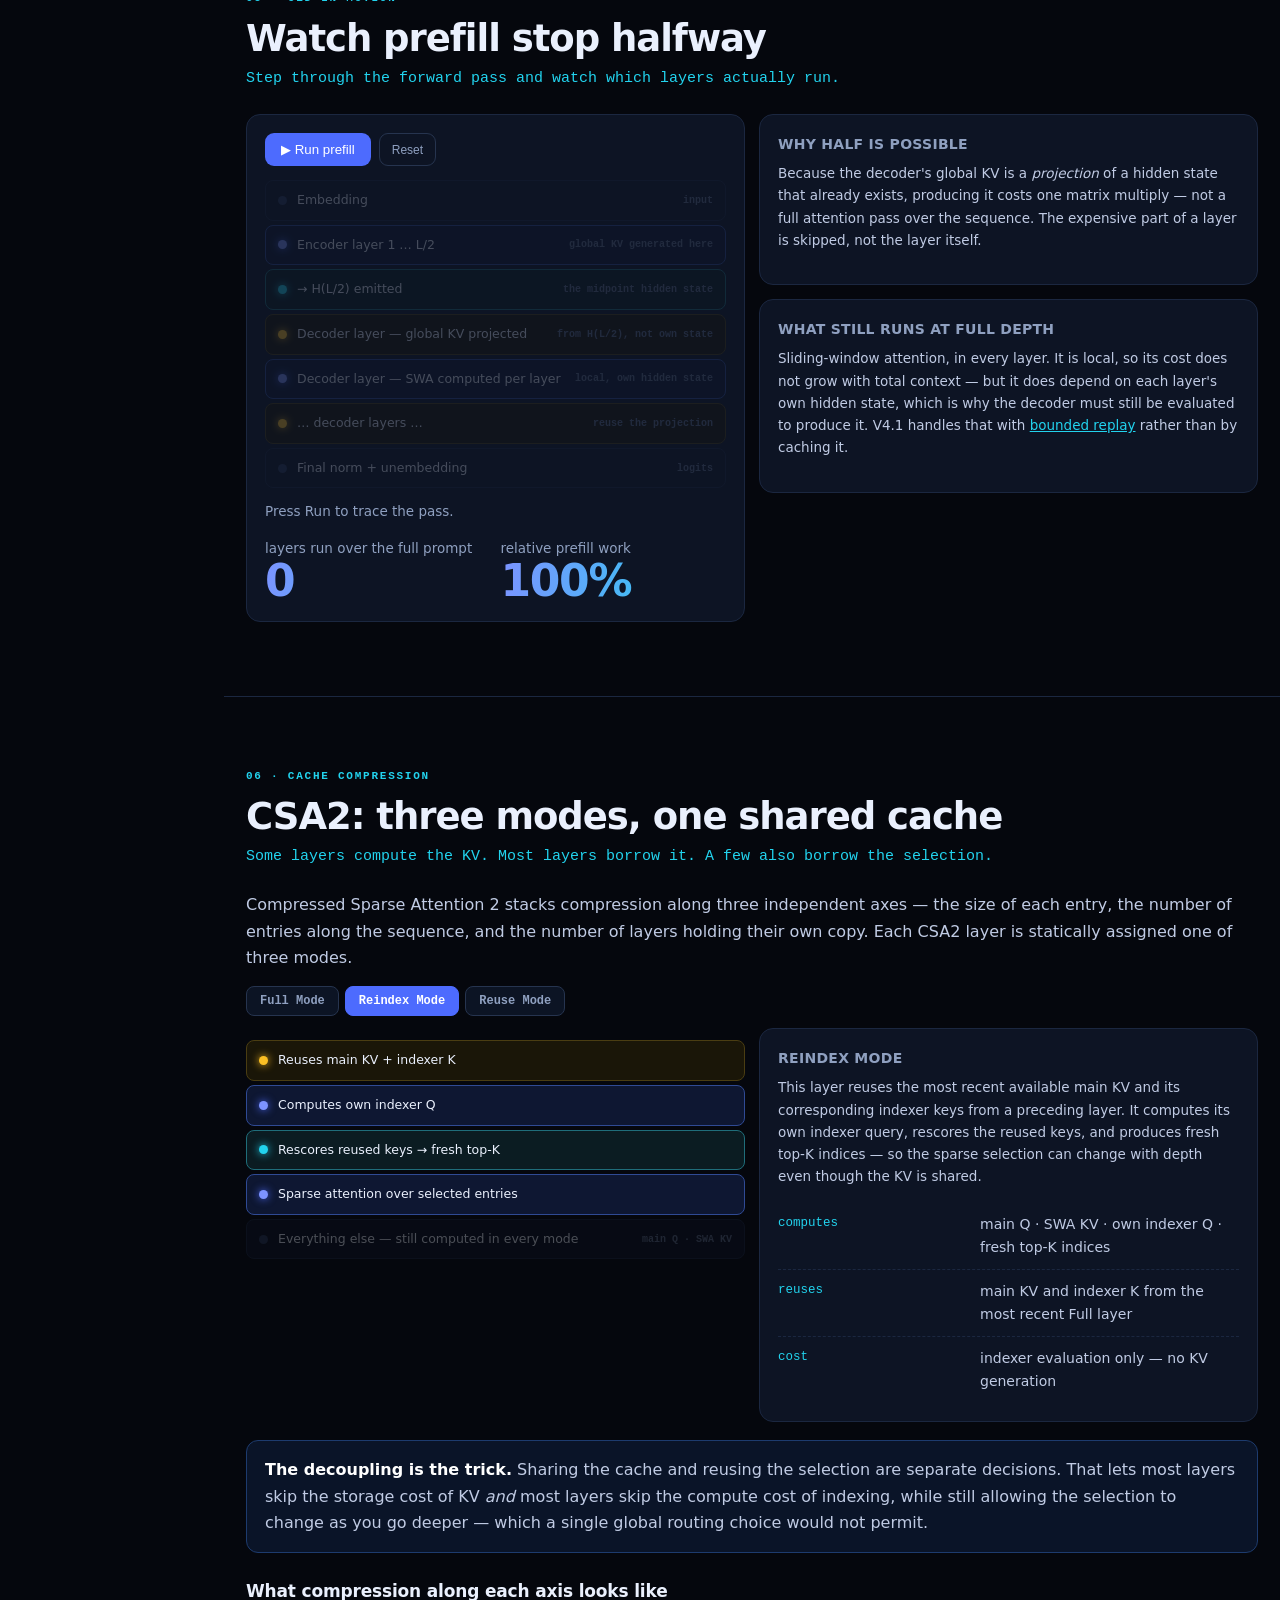
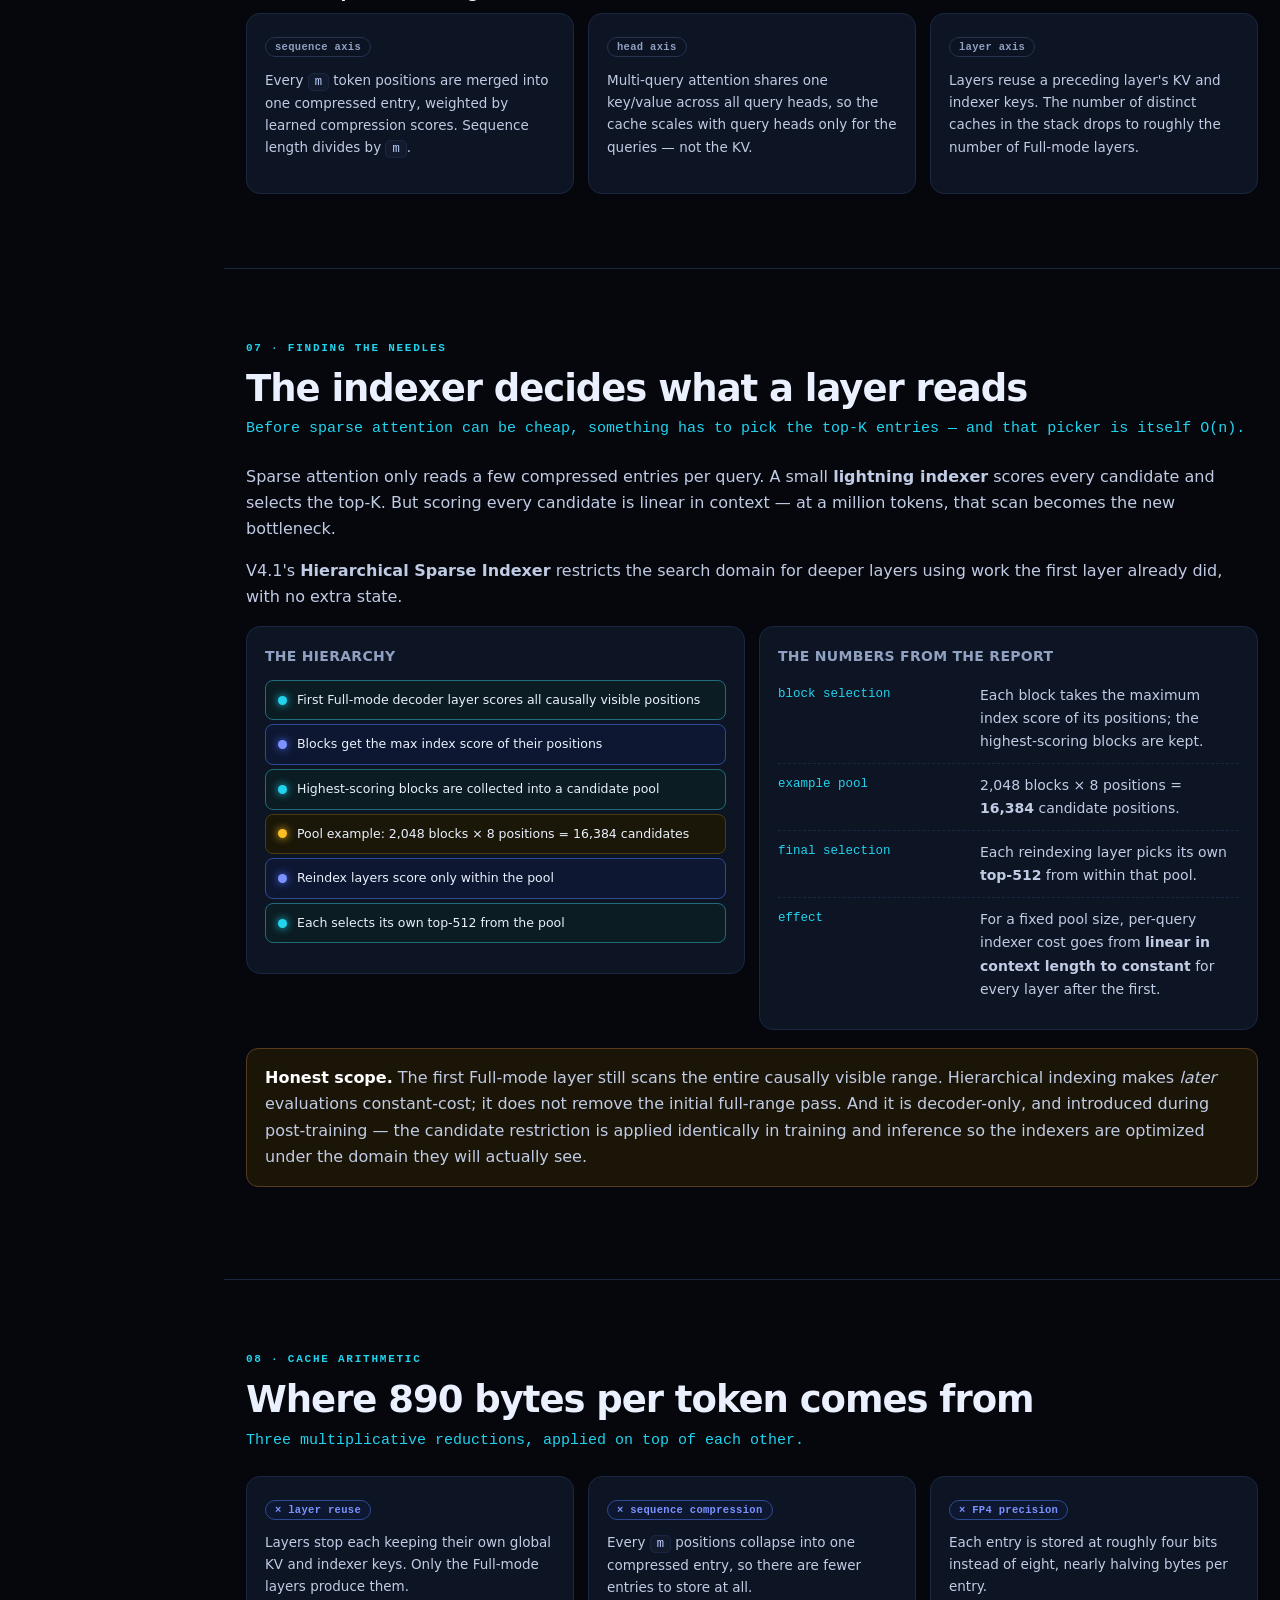
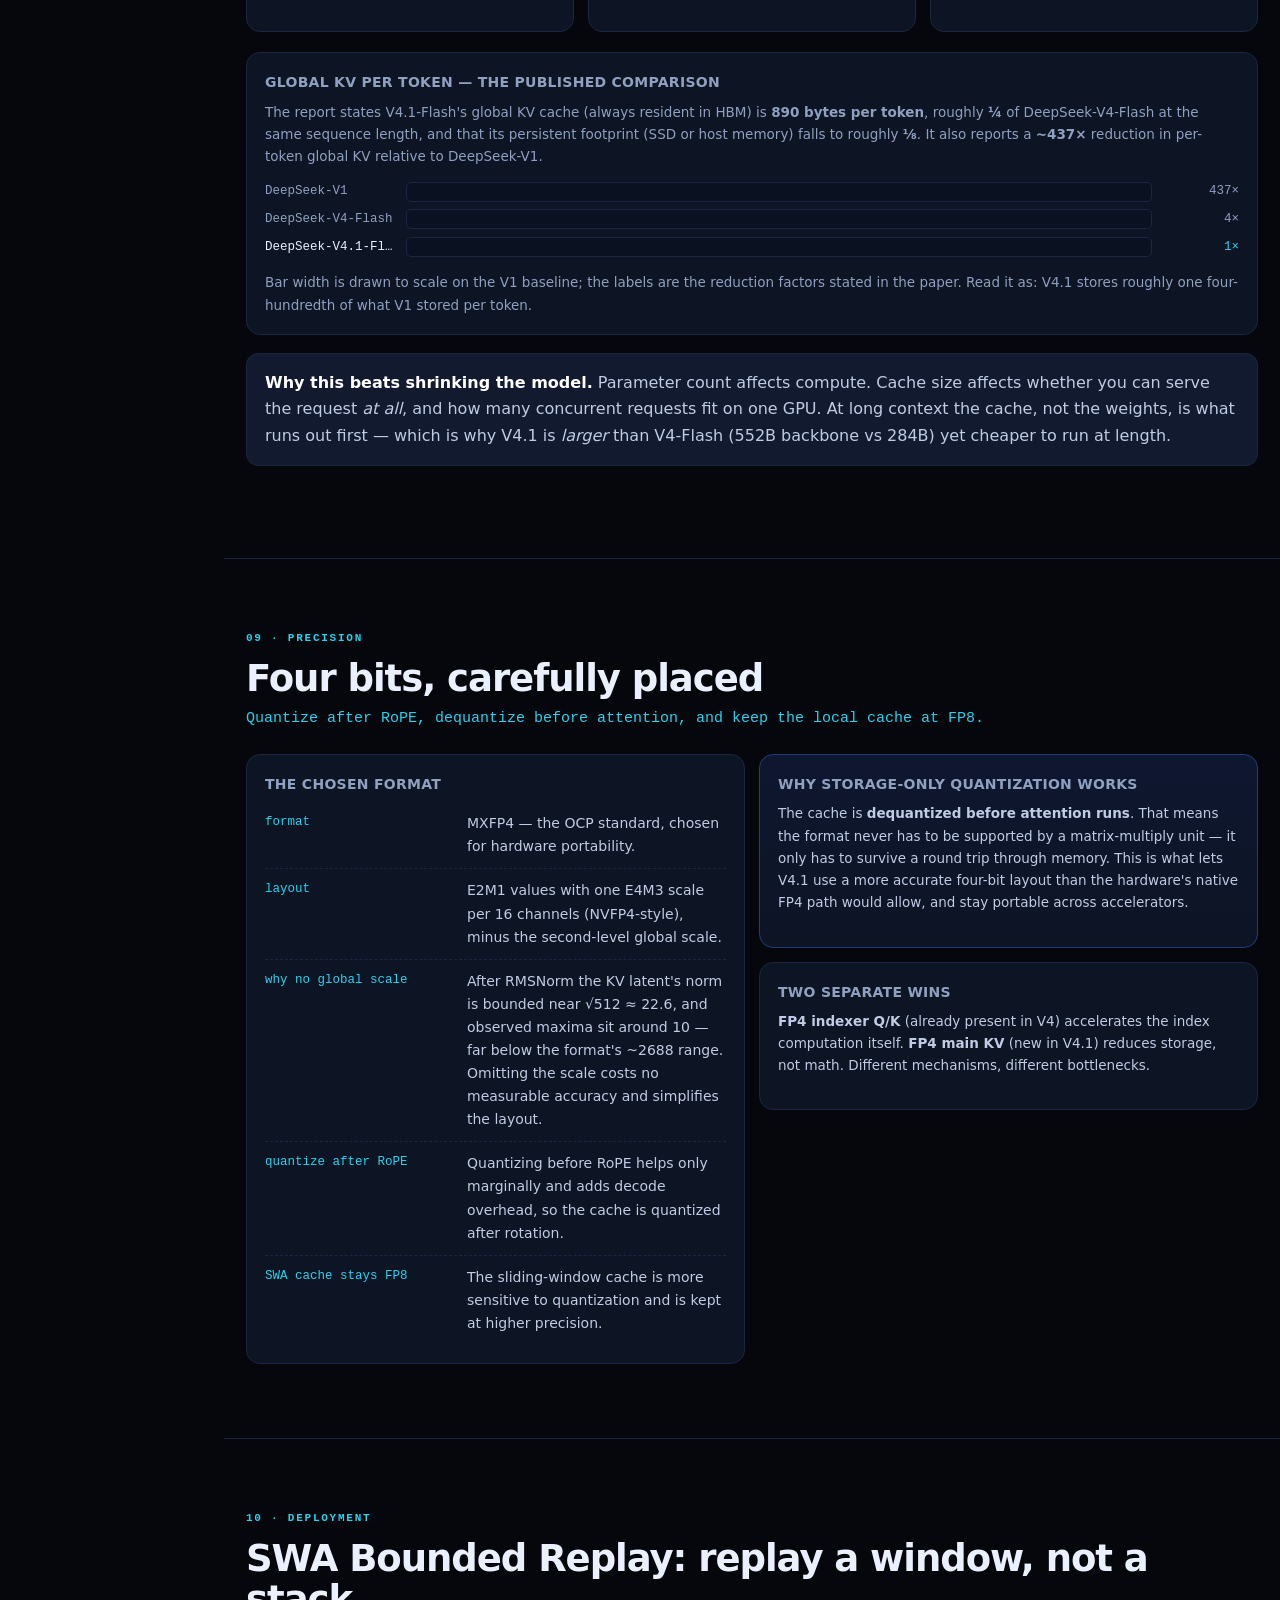
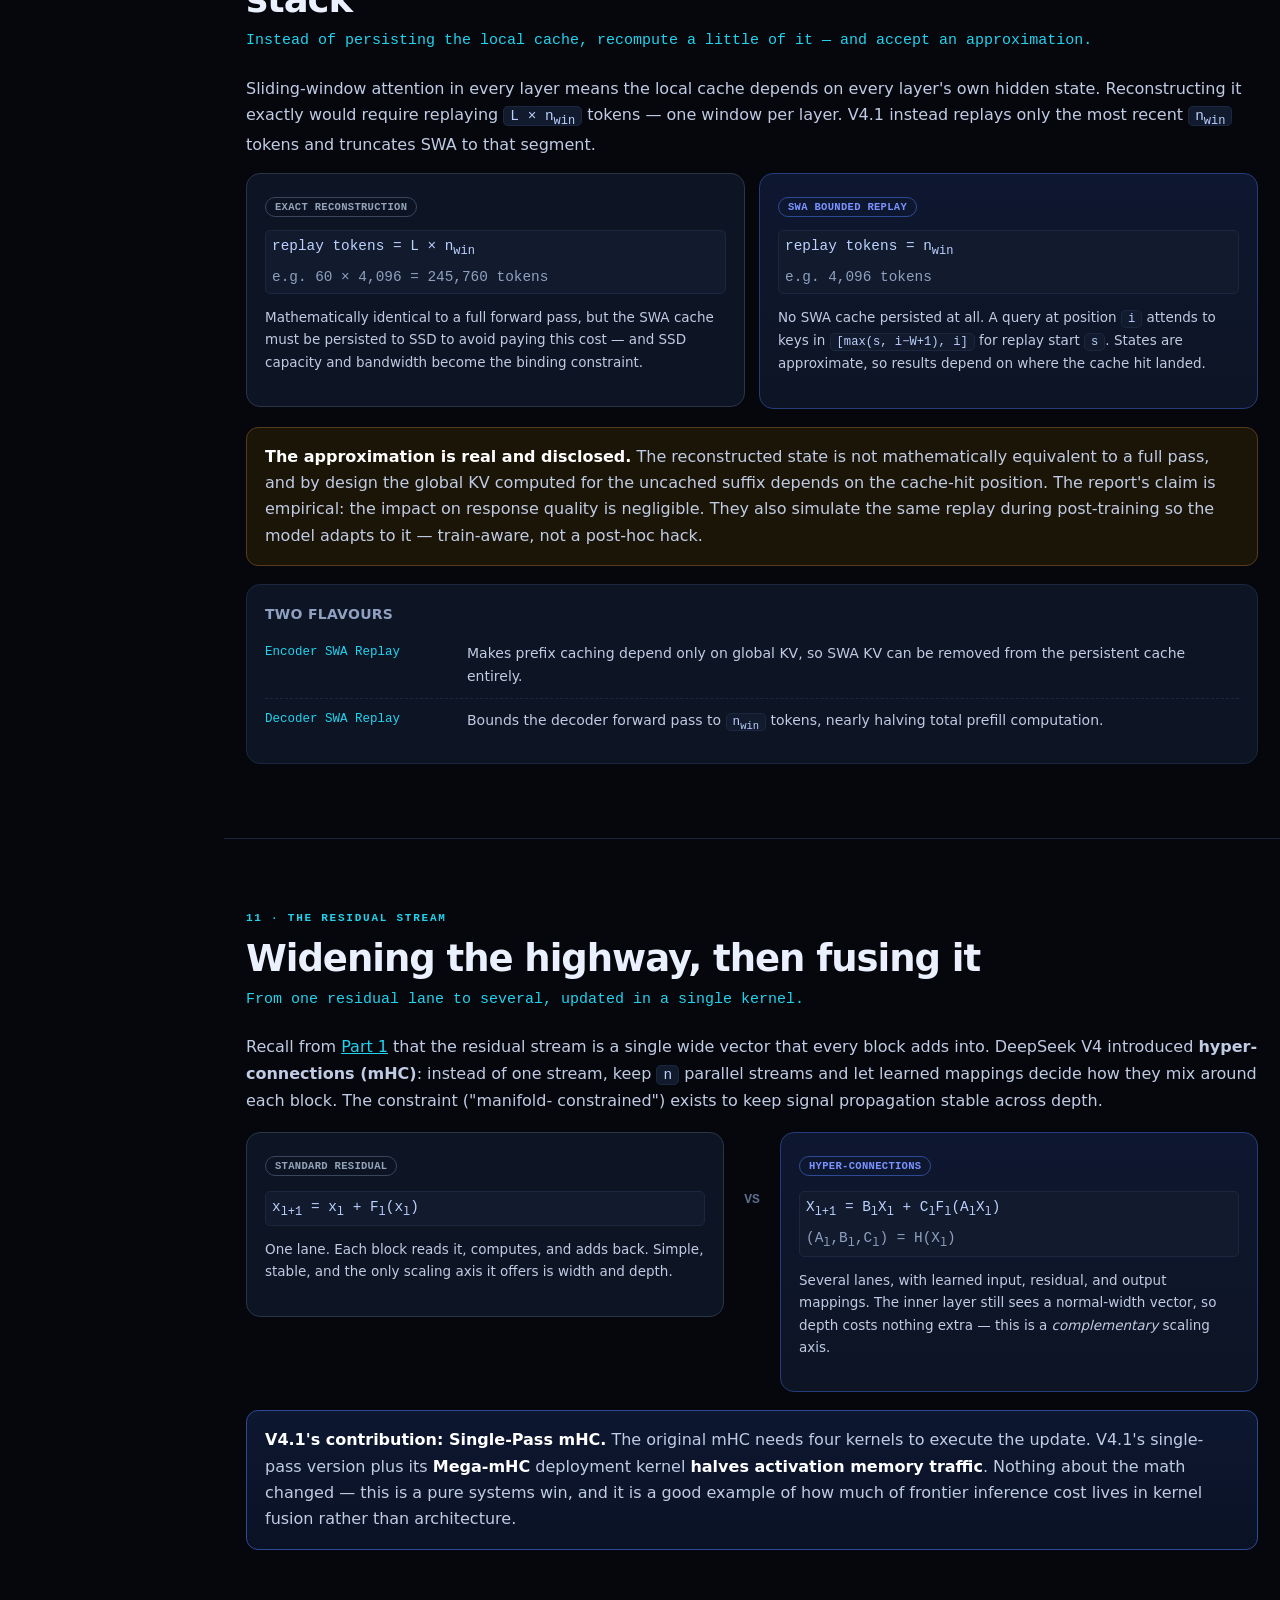
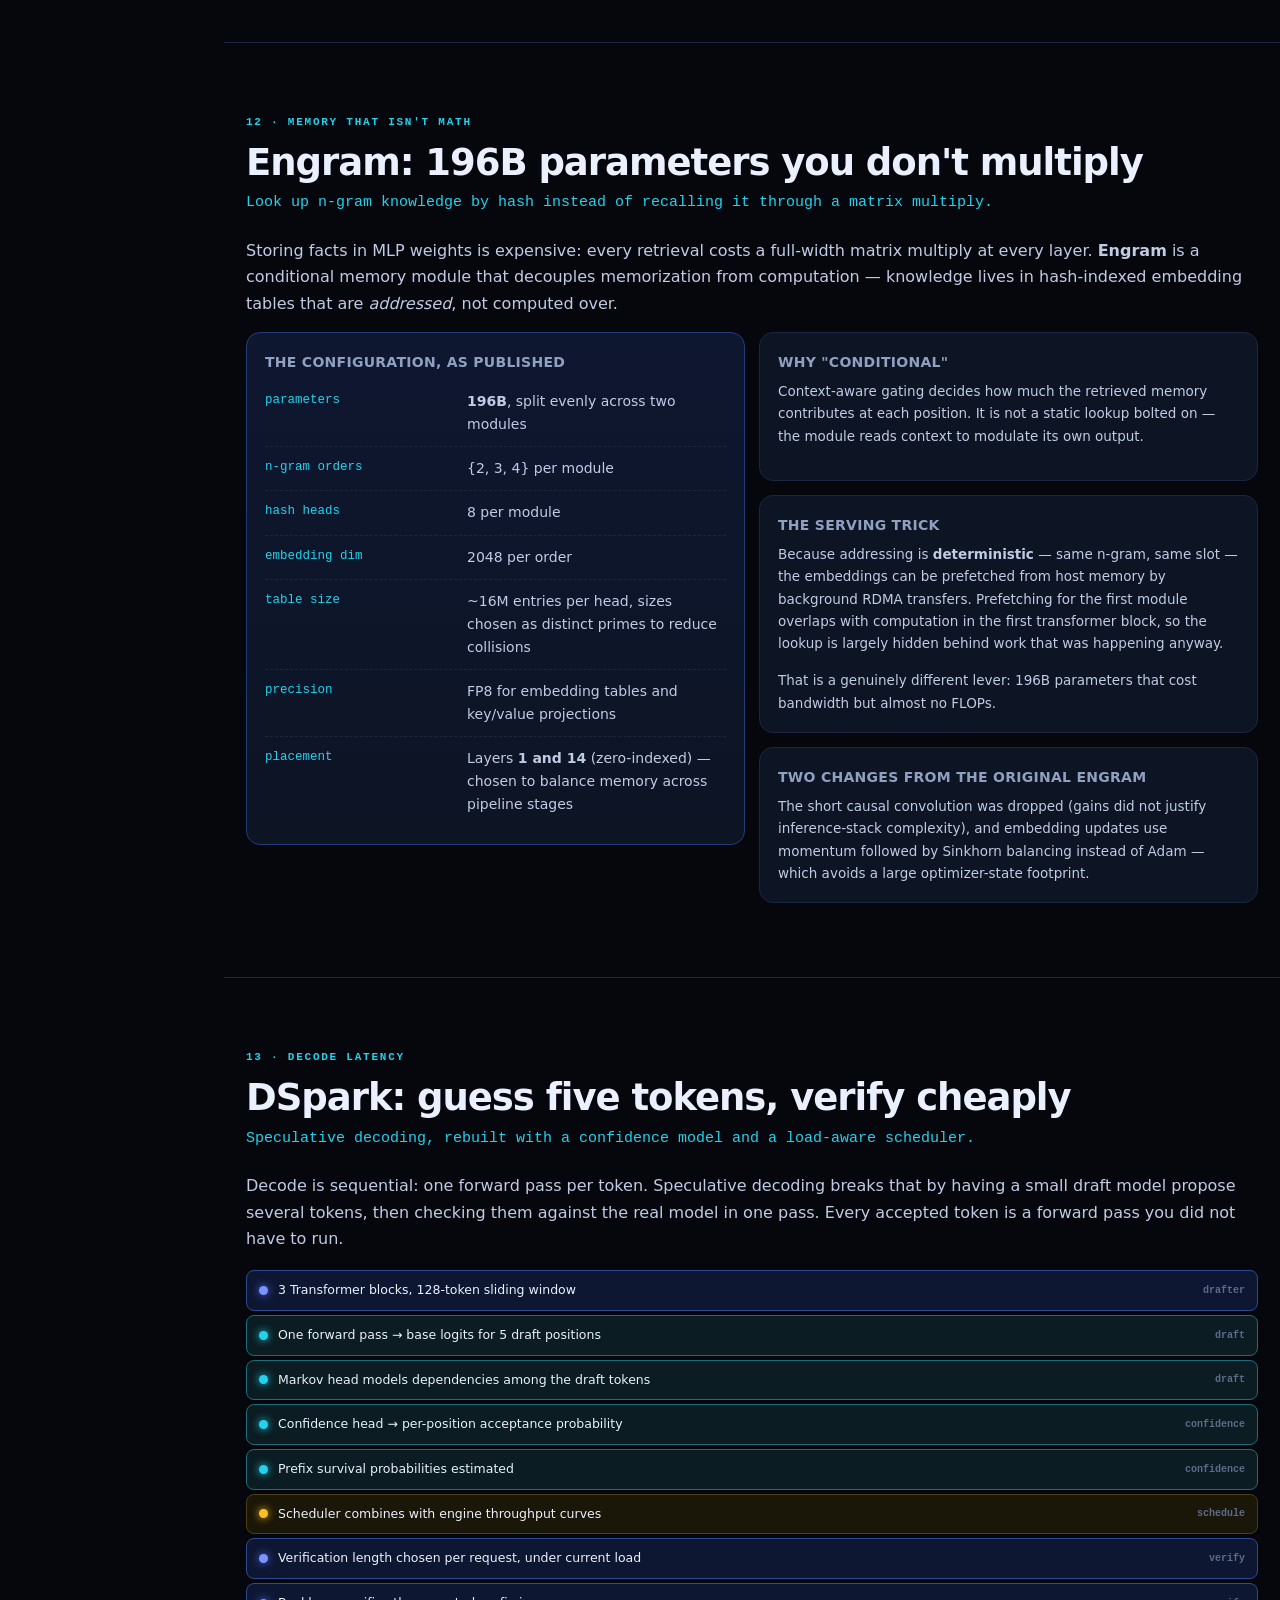
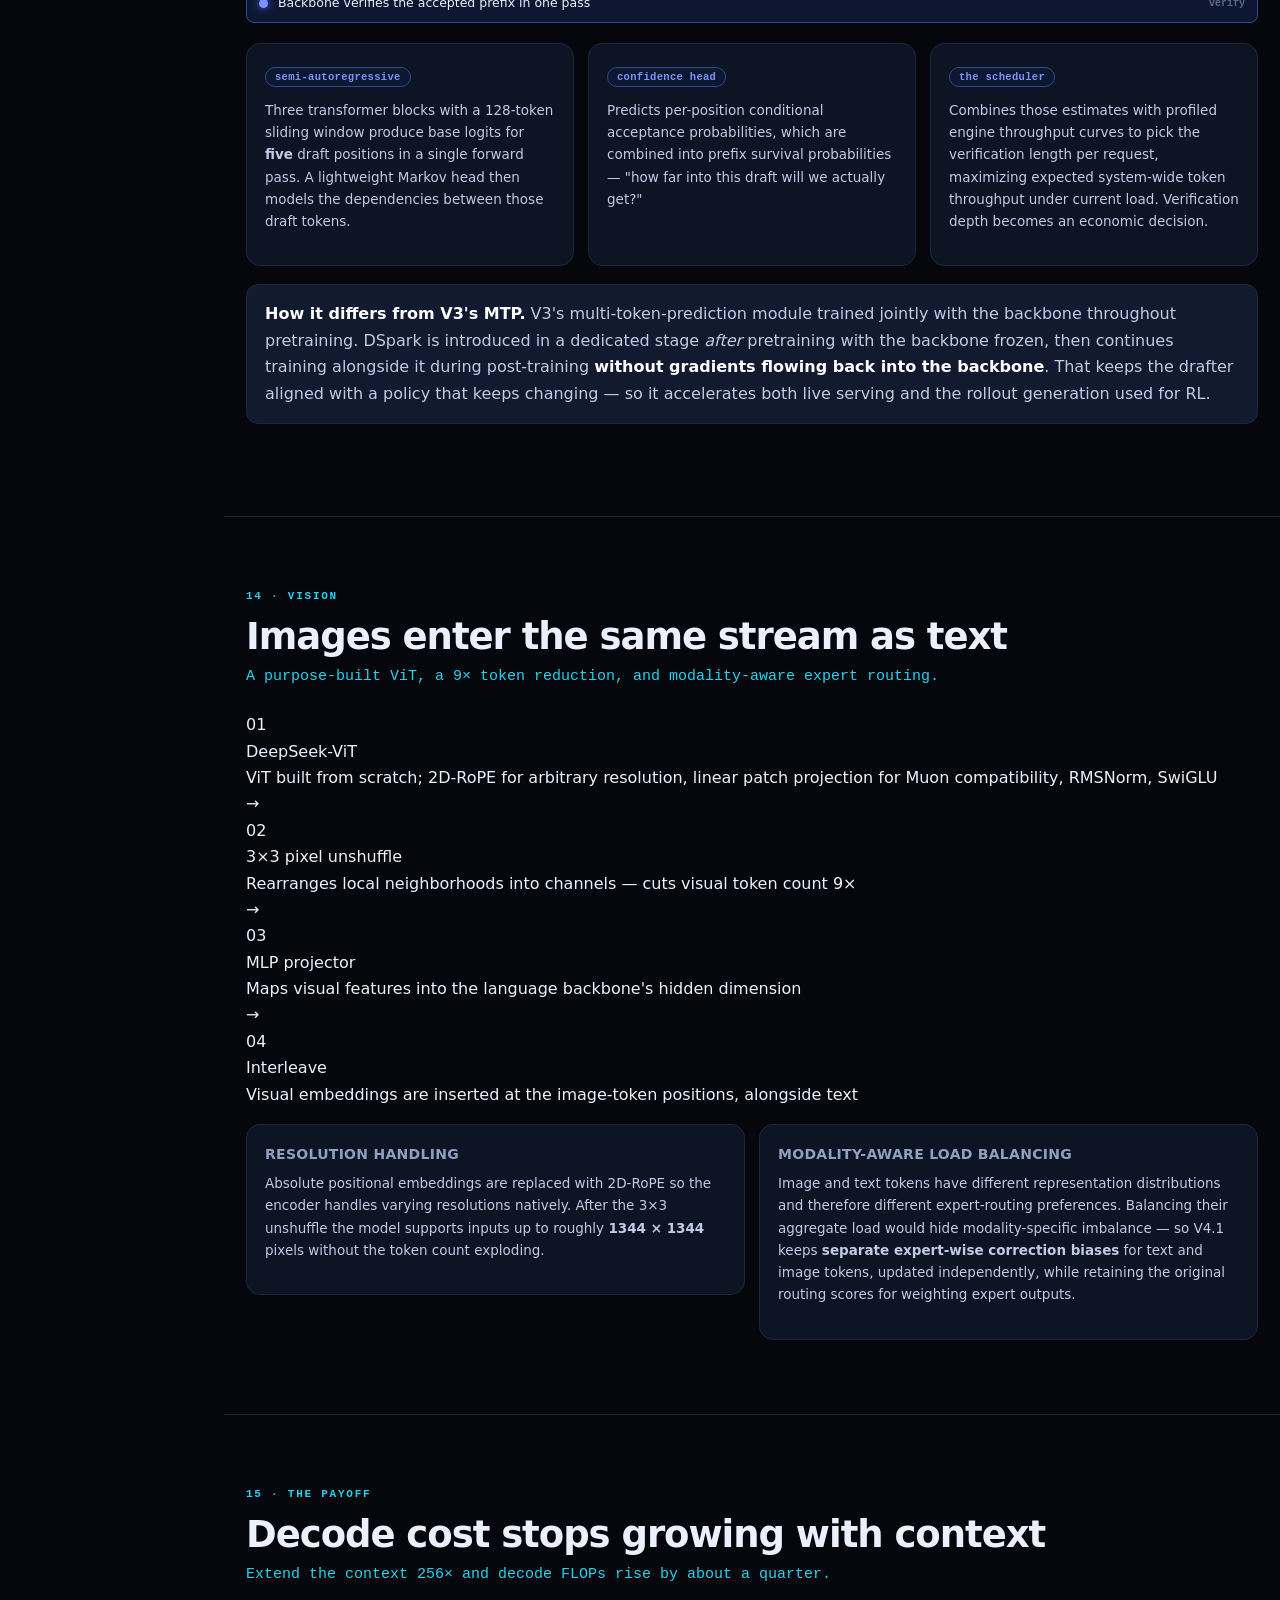
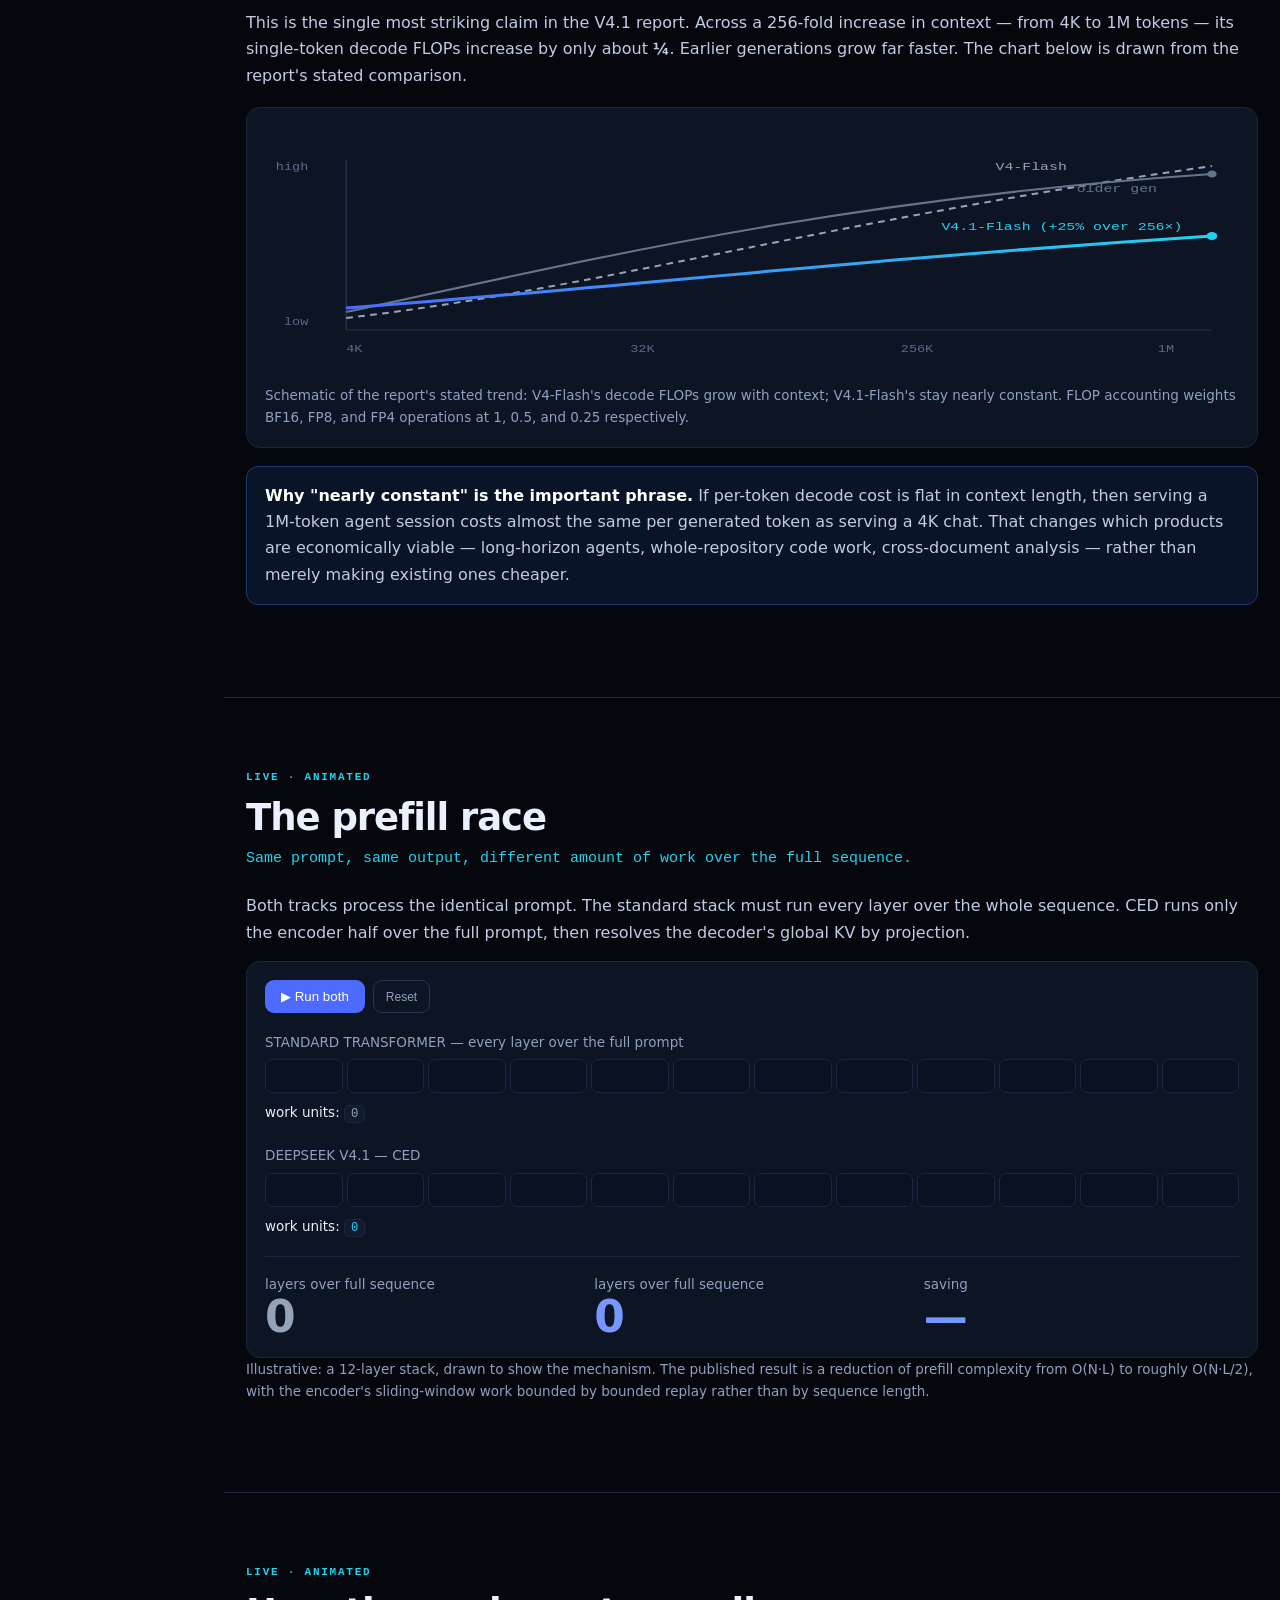
==== commit 76a97baf: "Publish deepseek-v4-1" ====
--- a/index.html
+++ b/index.html
@@ -37,10 +37,12 @@
   <a href="#dspark"><b>13</b> DSpark</a>
   <a href="#multimodal"><b>14</b> Vision</a>
   <a href="#decode"><b>15</b> Decode cost</a>
-  <a href="#table"><b>16</b> Full spec table</a>
-  <a href="#why"><b>17</b> What it buys</a>
-  <a href="#limits"><b>18</b> Limits & caveats</a>
-  <a href="#sources"><b>19</b> Sources</a>
+  <a href="#race"><b>16</b> Live: prefill race</a>
+  <a href="#shrink"><b>17</b> Live: cache shrink</a>
+  <a href="#table"><b>18</b> Full spec table</a>
+  <a href="#why"><b>19</b> What it buys</a>
+  <a href="#limits"><b>20</b> Limits & caveats</a>
+  <a href="#sources"><b>21</b> Sources</a>
 </nav>
 
 <main>
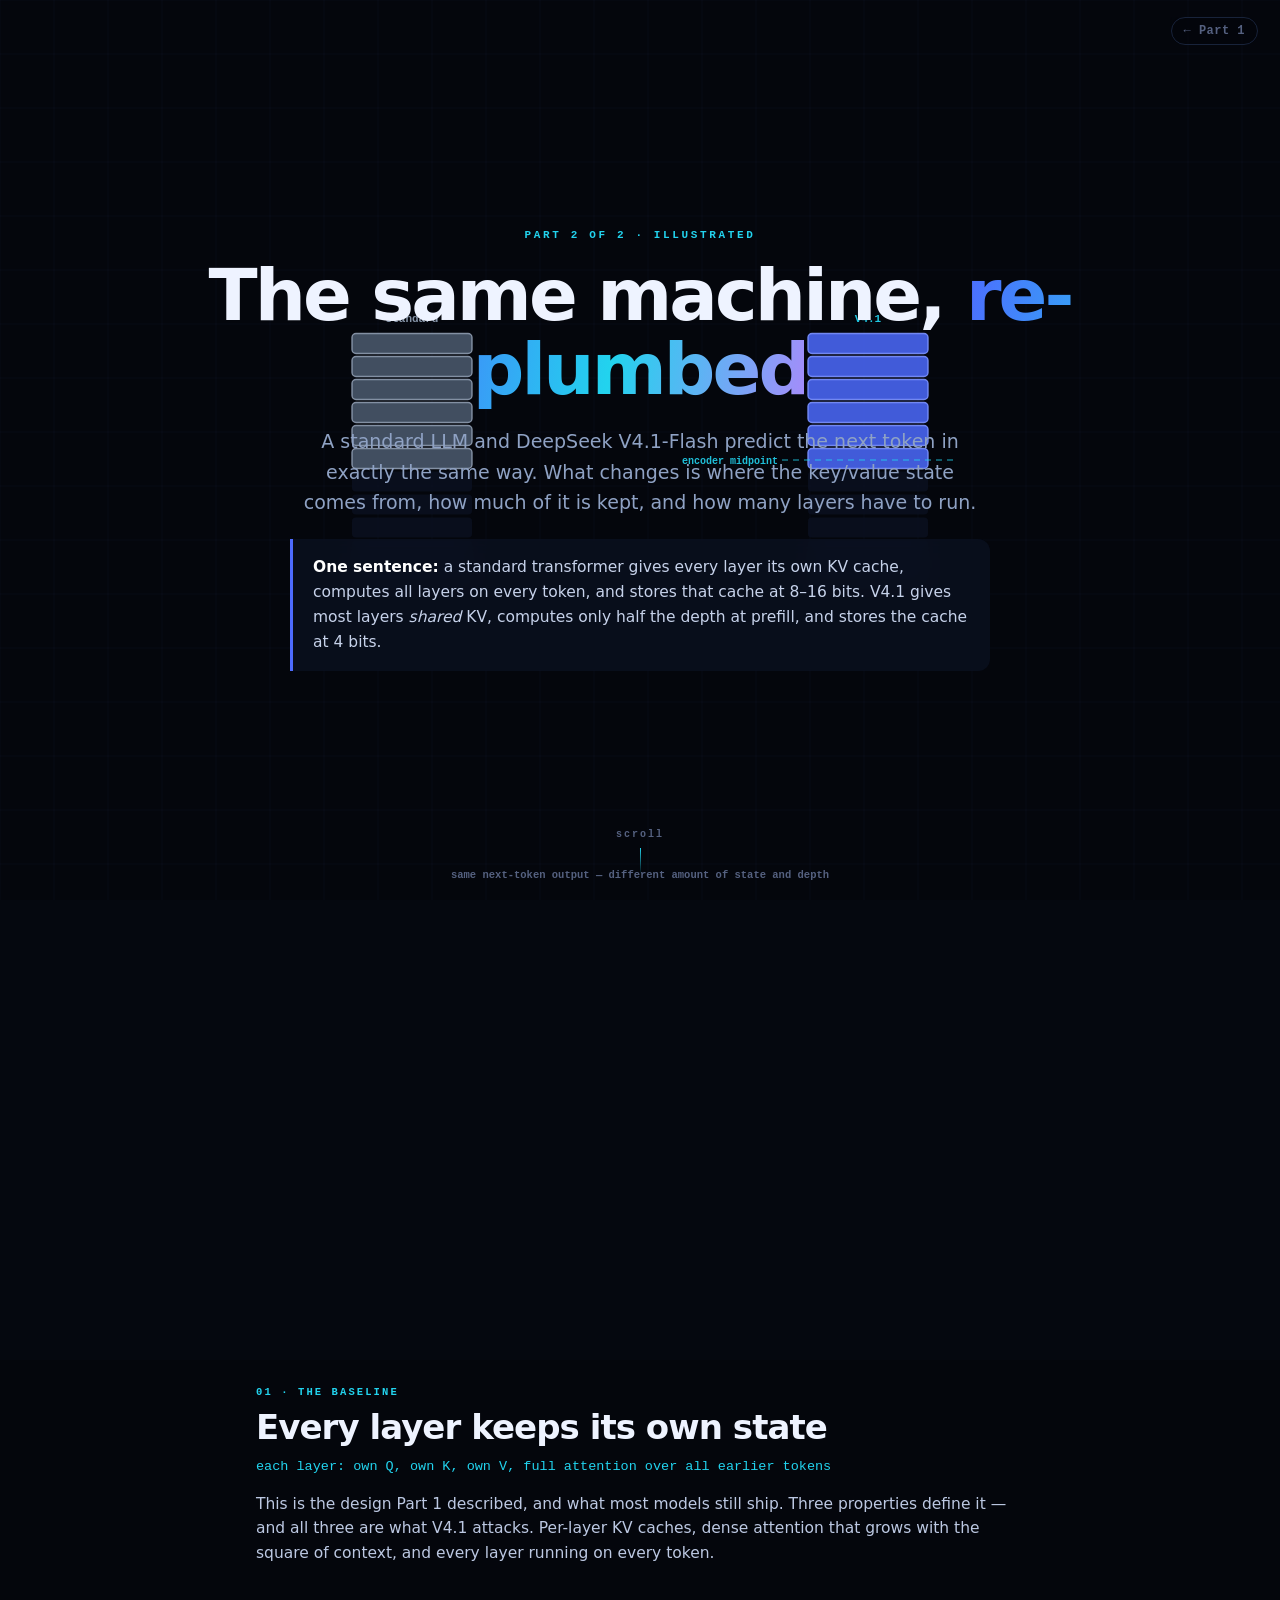
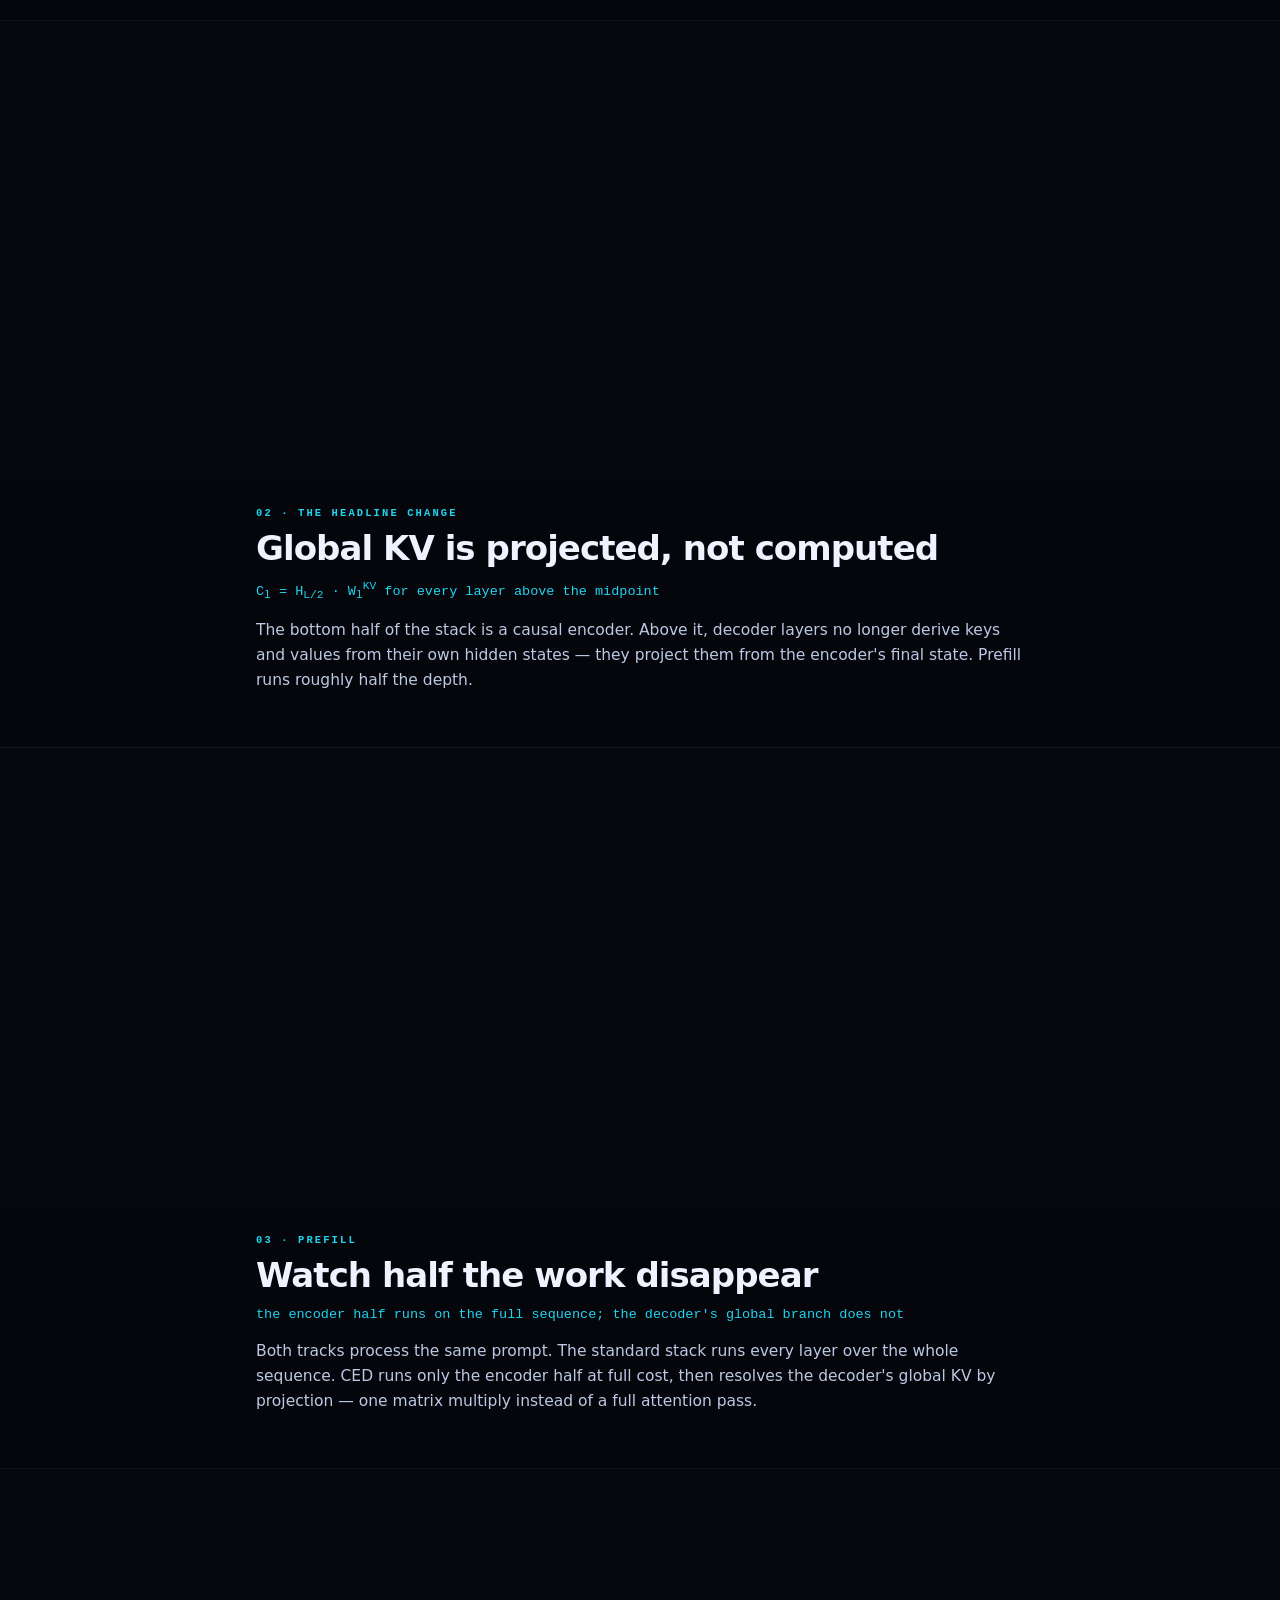
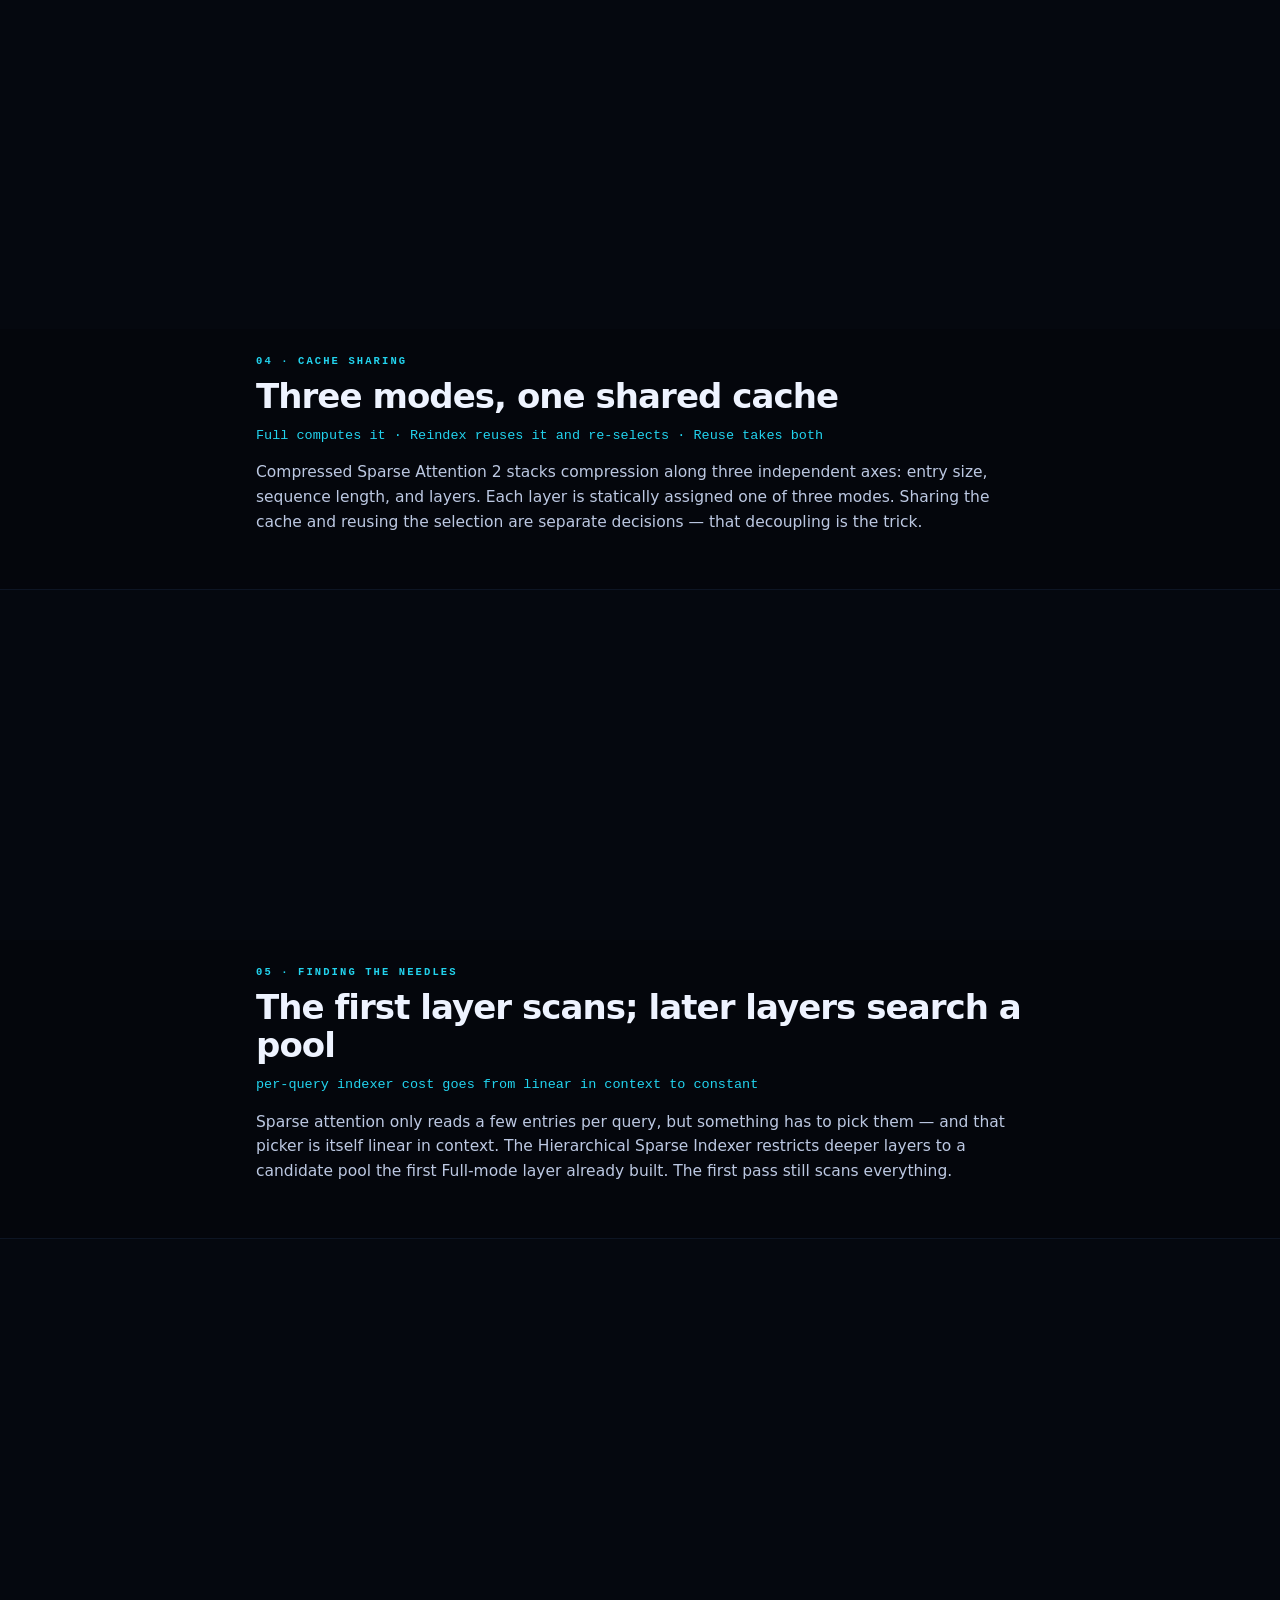
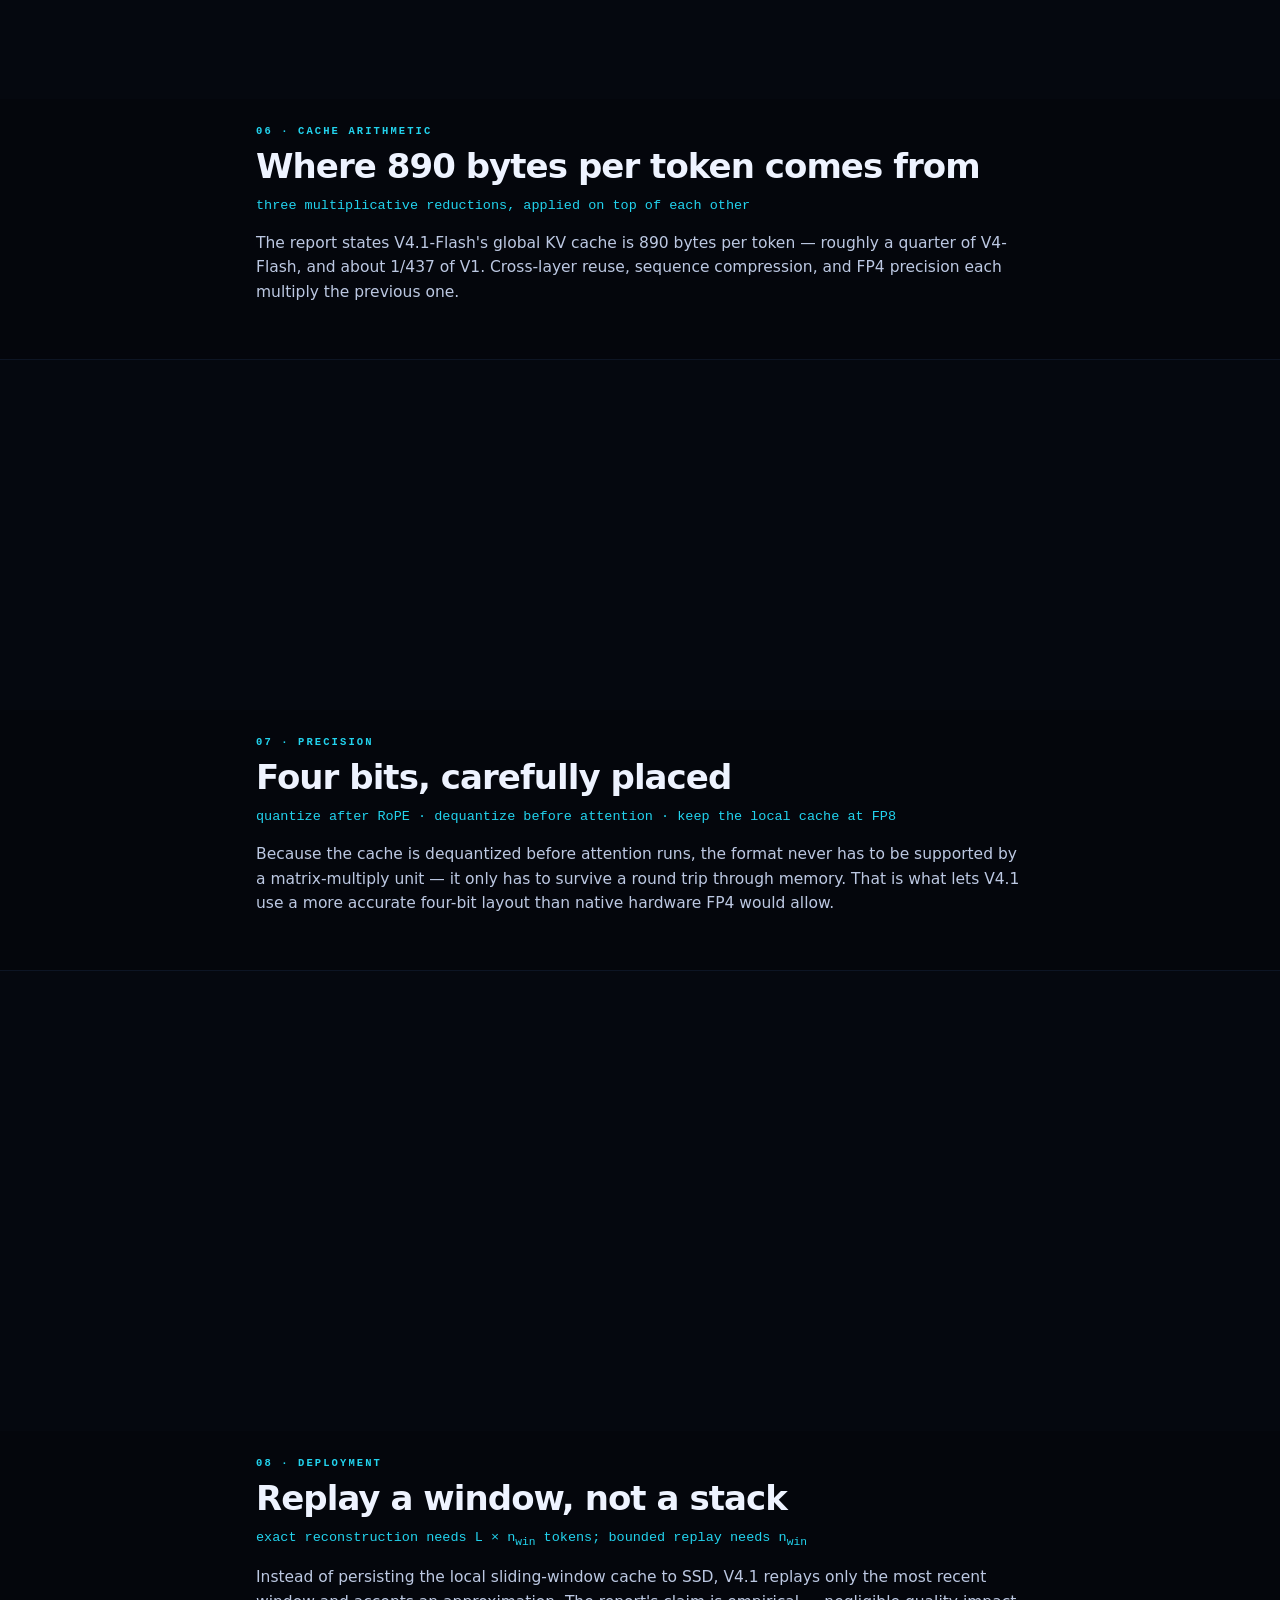
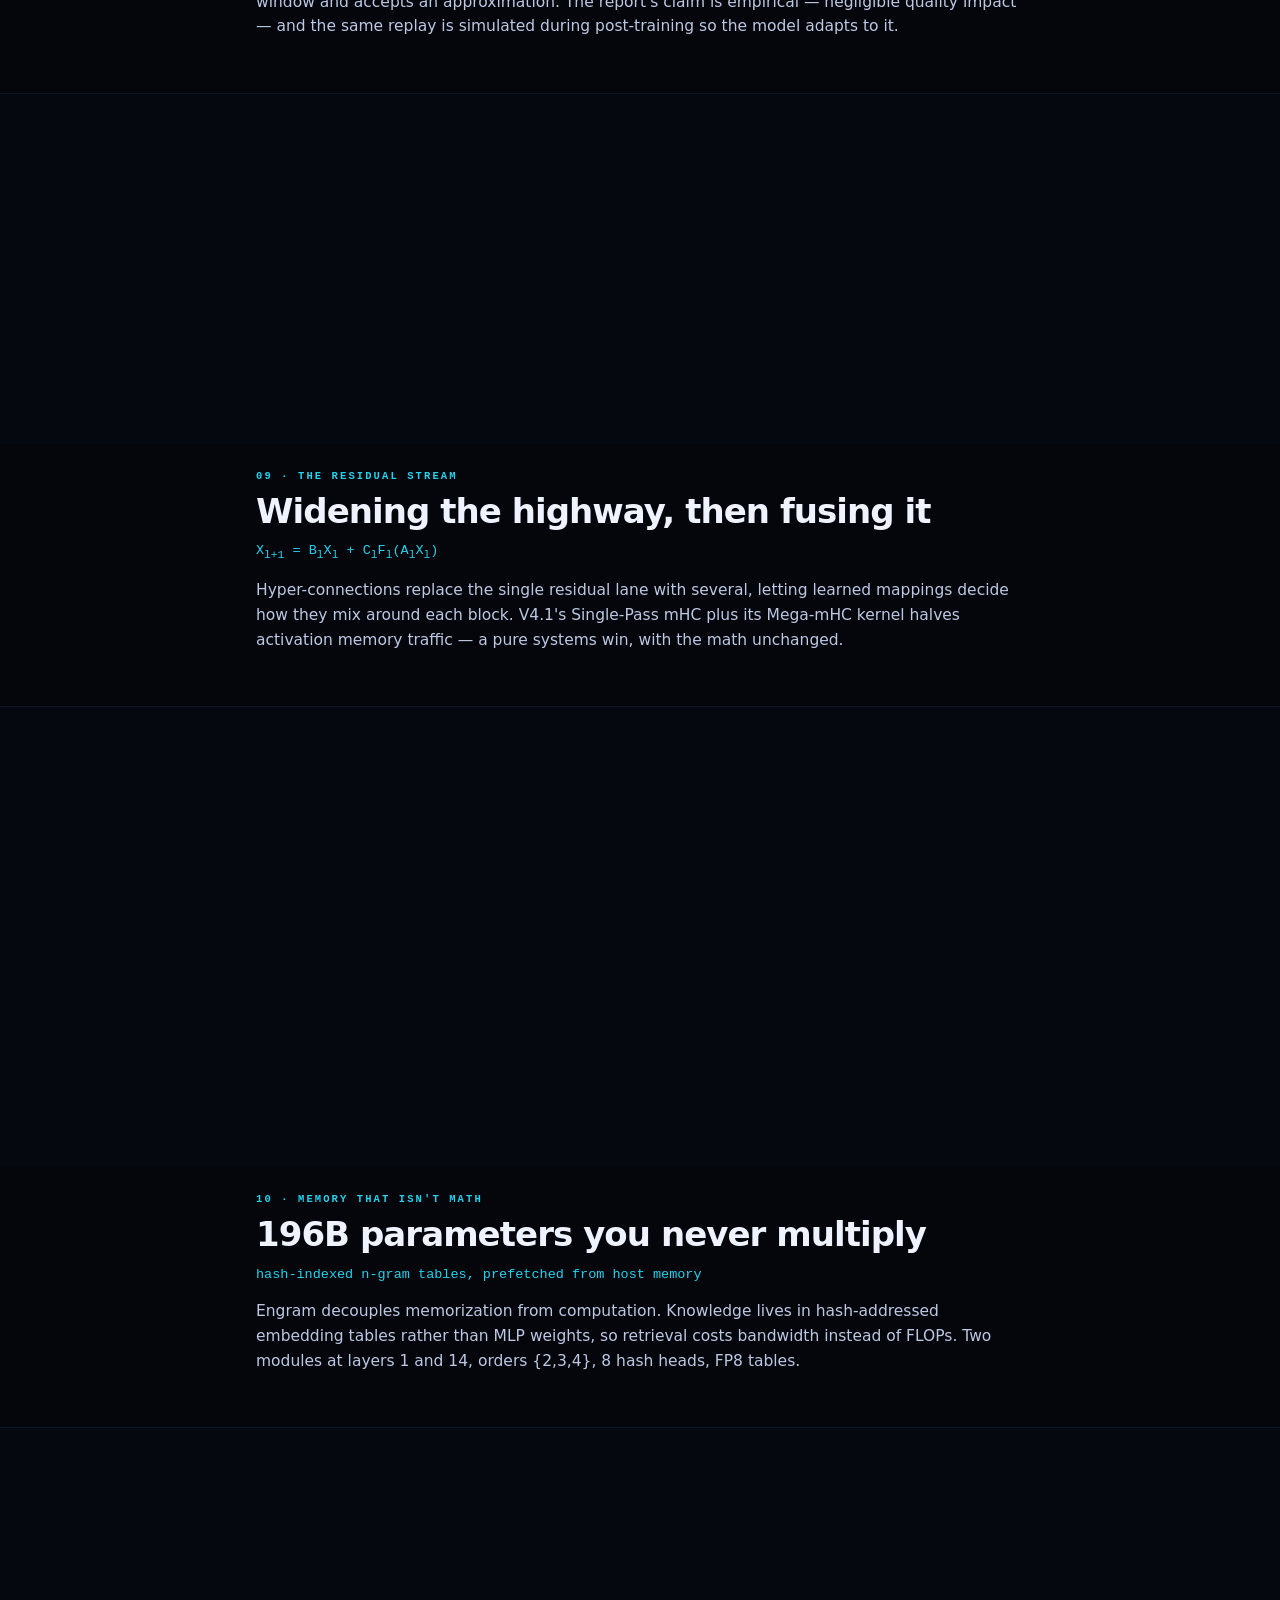
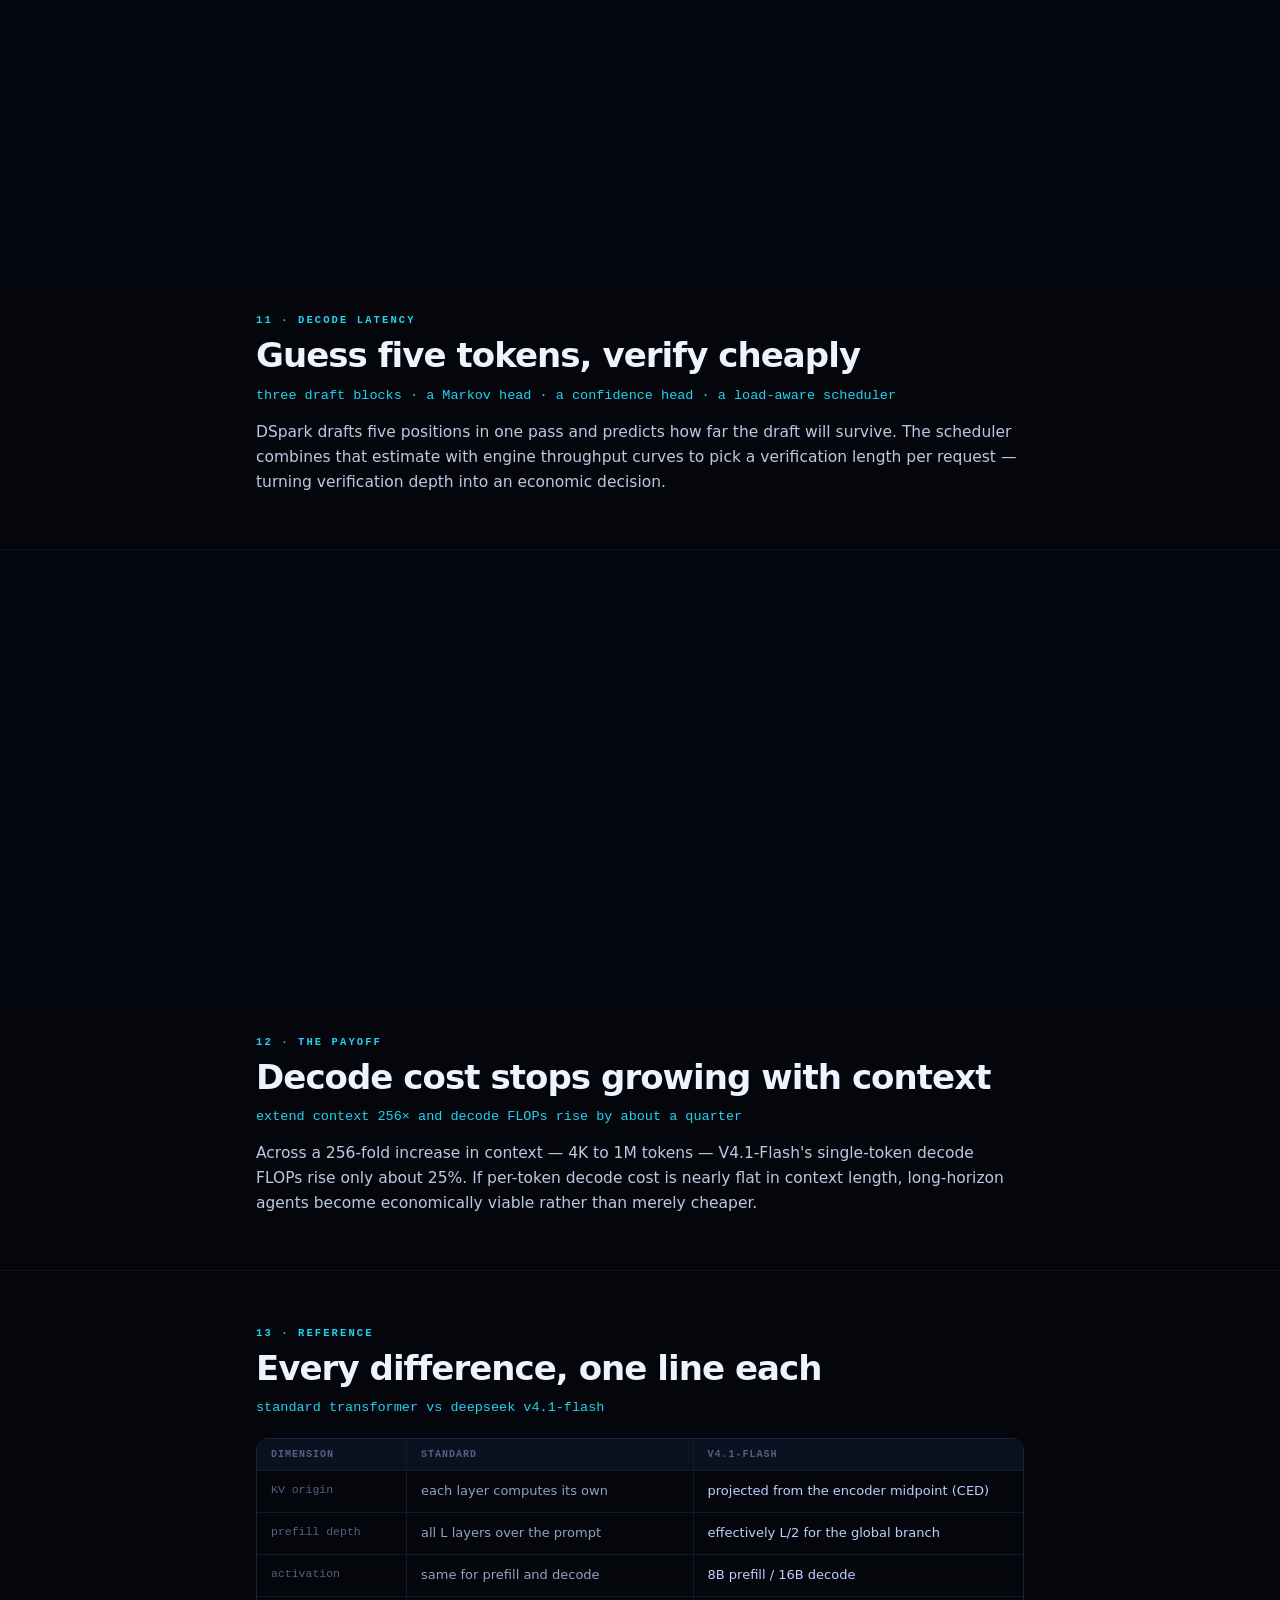
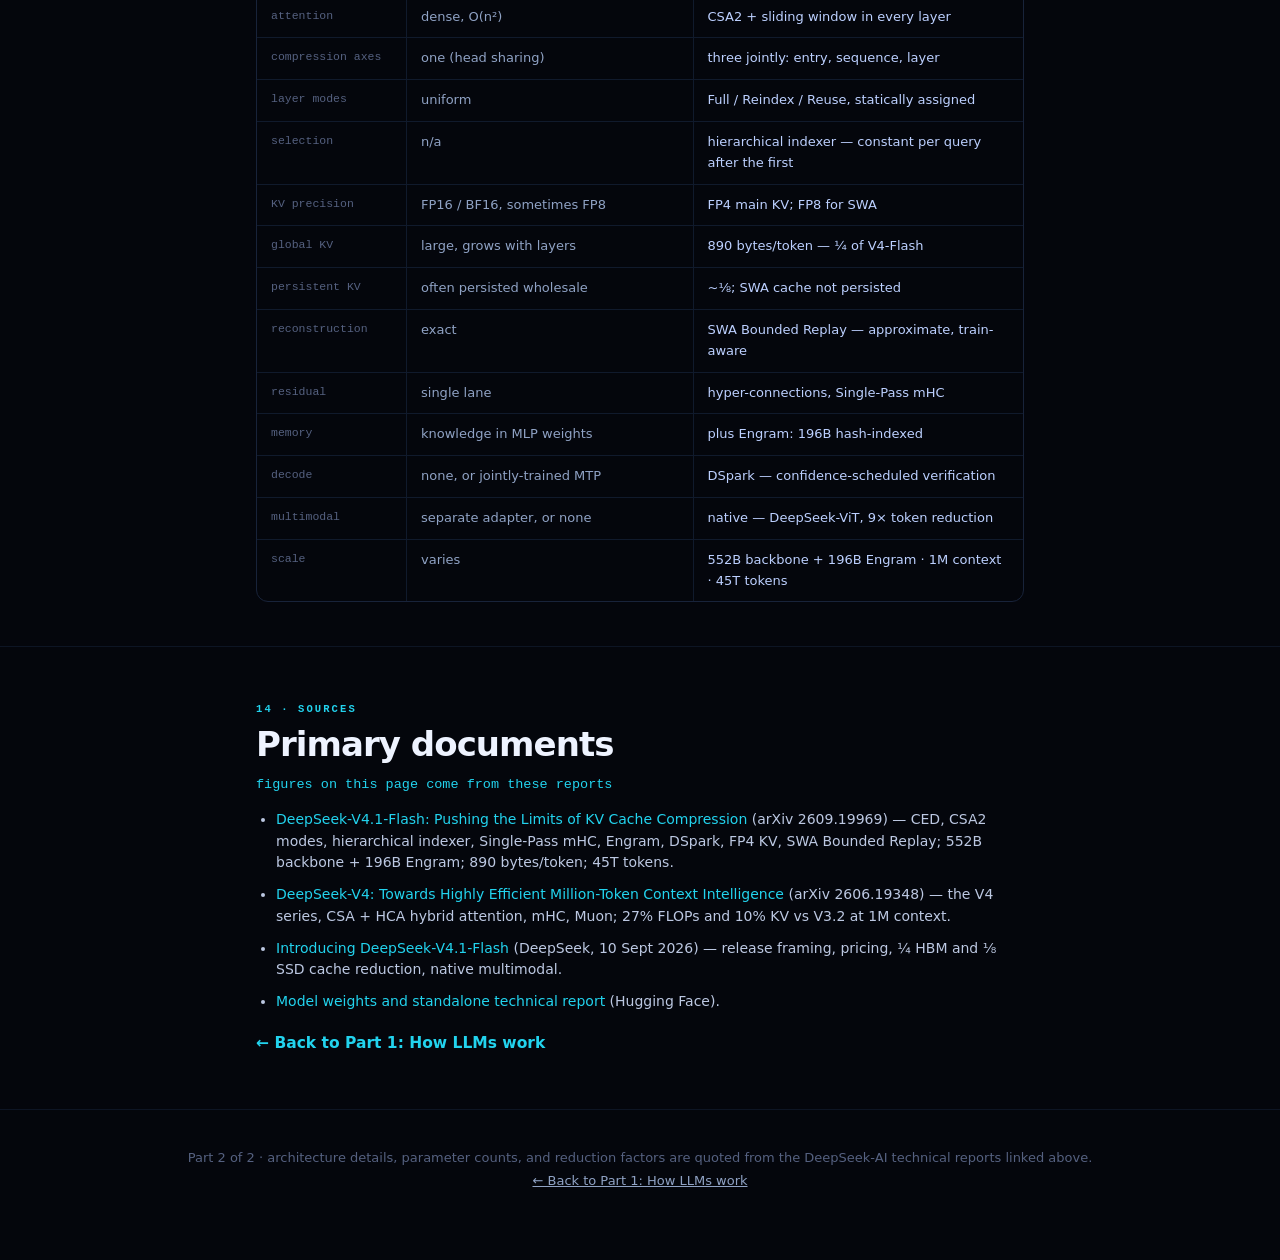
==== commit 8c761c42: "Publish deepseek-v4-1" ====
--- a/index.html
+++ b/index.html
@@ -1,849 +1,204 @@
-
 <!doctype html>
 <html lang="en">
 <head>
 <meta charset="utf-8">
 <meta name="viewport" content="width=device-width, initial-scale=1">
-<title>Standard LLM vs DeepSeek V4.1 — Visual Comparison</title>
-<meta name="description" content="A visual, side-by-side comparison of a standard transformer LLM and DeepSeek V4.1-Flash: CED encoder-decoder, CSA2 cross-layer KV reuse, FP4 cache, Engram, DSpark, SWA Bounded Replay.">
+<title>Standard LLM vs DeepSeek V4.1 — an Illustrated Comparison</title>
+<meta name="description" content="An illustrated, animated comparison of a standard transformer LLM and DeepSeek V4.1-Flash: CED, CSA2, FP4 cache, Engram, DSpark.">
 <link rel="stylesheet" href="style.css">
 </head>
 <body>
-<div id="progress"></div>
-
-<header class="topbar">
-  <div class="wrap">
-    <div class="brand">Standard LLM <span>vs</span> DeepSeek V4.1</div>
-    <div class="spacer"></div>
-    <a class="mini" href="https://how-llms-work.dshai.reggilion.com">← Part 1: How LLMs work</a>
-  </div>
+<div id="bar"></div>
+<div class="nav"><a href="https://how-llms-work.dshai.reggilion.com">← Part 1</a></div>
+<header class="hero">
+  <canvas id="hero-art"></canvas>
+  <div class="inner">
+    <div class="kick">part 2 of 2 · illustrated</div>
+    <h1>The same machine, <em>re-plumbed</em></h1>
+    <p class="sub">A standard LLM and DeepSeek V4.1-Flash predict the next token in exactly the same way. What changes is where the key/value state comes from, how much of it is kept, and how many layers have to run.</p>
+    <div class="idea"><p><b>One sentence:</b> a standard transformer gives every layer its own KV cache, computes all layers on every token, and stores that cache at 8–16 bits. V4.1 gives most layers <i>shared</i> KV, computes only half the depth at prefill, and stores the cache at 4 bits.</p></div>
+  </div>
+  <div class="scrollhint">scroll<span></span></div>
 </header>
-
-<nav class="toc" id="toc">
-  <h4>Contents</h4>
-  <a href="#hero"><b>0</b> The thesis</a>
-  <a href="#baseline"><b>1</b> The baseline</a>
-  <a href="#whatchanged"><b>2</b> What changed</a>
-  <a href="#stack"><b>3</b> Side-by-side stack</a>
-  <a href="#ced"><b>4</b> CED</a>
-  <a href="#cedplay"><b>5</b> CED, animated</a>
-  <a href="#csa2"><b>6</b> CSA2 modes</a>
-  <a href="#indexer"><b>7</b> Sparse indexer</a>
-  <a href="#kvmath"><b>8</b> KV cache math</a>
-  <a href="#fp4"><b>9</b> FP4 cache</a>
-  <a href="#swa"><b>10</b> SWA Bounded Replay</a>
-  <a href="#mhc"><b>11</b> Residuals & mHC</a>
-  <a href="#engram"><b>12</b> Engram</a>
-  <a href="#dspark"><b>13</b> DSpark</a>
-  <a href="#multimodal"><b>14</b> Vision</a>
-  <a href="#decode"><b>15</b> Decode cost</a>
-  <a href="#race"><b>16</b> Live: prefill race</a>
-  <a href="#shrink"><b>17</b> Live: cache shrink</a>
-  <a href="#table"><b>18</b> Full spec table</a>
-  <a href="#why"><b>19</b> What it buys</a>
-  <a href="#limits"><b>20</b> Limits & caveats</a>
-  <a href="#sources"><b>21</b> Sources</a>
-</nav>
-
-<main>
-
-<section class="hero" id="hero">
-  <div class="wrap">
-    <div class="eyebrow">Part 2 of 2 · Visual comparison</div>
-    <h1>The same machine, <em>re-plumbed</em></h1>
-    <p class="lede">A standard LLM and DeepSeek V4.1-Flash predict the next token in exactly the same way.
-      Everything in Part 1 still applies. What changes is where the key/value state comes from, how much
-      of it is kept, and how many layers have to run to produce it.</p>
-    <div class="thesis">
-      <p><b>One sentence:</b> a standard transformer gives every layer its own KV cache, computes all
-      layers on every token, and stores that cache at 8–16 bits. V4.1 gives <i>shared</i> KV to most
-      layers, computes only <i>half</i> the layers during prefill, and stores the cache at 4 bits —
-      cutting per-token global KV to <b>890 bytes</b> and decode FLOPs to nearly flat across context.</p>
+<section class="plate" id="v1">
+  <div class="art h2-art"><canvas id="v1-art"></canvas></div>
+  <div class="cap">
+    <span class="n">01 · the baseline</span>
+    <h2>Every layer keeps its own state</h2>
+    <p class="one">each layer: own Q, own K, own V, full attention over all earlier tokens</p>
+<p>This is the design Part 1 described, and what most models still ship. Three properties define it — and all three are what V4.1 attacks. Per-layer KV caches, dense attention that grows with the square of context, and every layer running on every token.</p>
+  </div>
+  <div class="tail"></div>
+</section>
+
+<section class="plate" id="v2">
+  <div class="art h2-art"><canvas id="v2-art"></canvas></div>
+  <div class="cap">
+    <span class="n">02 · the headline change</span>
+    <h2>Global KV is projected, not computed</h2>
+    <p class="one">C<sub>l</sub> = H<sub>L/2</sub> · W<sub>l</sub><sup>KV</sup>   for every layer above the midpoint</p>
+<p>The bottom half of the stack is a causal encoder. Above it, decoder layers no longer derive keys and values from their own hidden states — they project them from the encoder's final state. Prefill runs roughly half the depth.</p>
+  </div>
+  <div class="tail"></div>
+</section>
+
+<section class="plate" id="v3">
+  <div class="art h2-art"><canvas id="v3-art"></canvas></div>
+  <div class="cap">
+    <span class="n">03 · prefill</span>
+    <h2>Watch half the work disappear</h2>
+    <p class="one">the encoder half runs on the full sequence; the decoder's global branch does not</p>
+<p>Both tracks process the same prompt. The standard stack runs every layer over the whole sequence. CED runs only the encoder half at full cost, then resolves the decoder's global KV by projection — one matrix multiply instead of a full attention pass.</p>
+  </div>
+  <div class="tail"></div>
+</section>
+
+<section class="plate" id="v4">
+  <div class="art h2-art"><canvas id="v4-art"></canvas></div>
+  <div class="cap">
+    <span class="n">04 · cache sharing</span>
+    <h2>Three modes, one shared cache</h2>
+    <p class="one">Full computes it · Reindex reuses it and re-selects · Reuse takes both</p>
+<p>Compressed Sparse Attention 2 stacks compression along three independent axes: entry size, sequence length, and layers. Each layer is statically assigned one of three modes. Sharing the cache and reusing the selection are separate decisions — that decoupling is the trick.</p>
+  </div>
+  <div class="tail"></div>
+</section>
+
+<section class="plate" id="v5">
+  <div class="art h3-art"><canvas id="v5-art"></canvas></div>
+  <div class="cap">
+    <span class="n">05 · finding the needles</span>
+    <h2>The first layer scans; later layers search a pool</h2>
+    <p class="one">per-query indexer cost goes from linear in context to constant</p>
+<p>Sparse attention only reads a few entries per query, but something has to pick them — and that picker is itself linear in context. The Hierarchical Sparse Indexer restricts deeper layers to a candidate pool the first Full-mode layer already built. The first pass still scans everything.</p>
+  </div>
+  <div class="tail"></div>
+</section>
+
+<section class="plate" id="v6">
+  <div class="art h2-art"><canvas id="v6-art"></canvas></div>
+  <div class="cap">
+    <span class="n">06 · cache arithmetic</span>
+    <h2>Where 890 bytes per token comes from</h2>
+    <p class="one">three multiplicative reductions, applied on top of each other</p>
+<p>The report states V4.1-Flash's global KV cache is 890 bytes per token — roughly a quarter of V4-Flash, and about 1/437 of V1. Cross-layer reuse, sequence compression, and FP4 precision each multiply the previous one.</p>
+  </div>
+  <div class="tail"></div>
+</section>
+
+<section class="plate" id="v7">
+  <div class="art h3-art"><canvas id="v7-art"></canvas></div>
+  <div class="cap">
+    <span class="n">07 · precision</span>
+    <h2>Four bits, carefully placed</h2>
+    <p class="one">quantize after RoPE · dequantize before attention · keep the local cache at FP8</p>
+<p>Because the cache is dequantized before attention runs, the format never has to be supported by a matrix-multiply unit — it only has to survive a round trip through memory. That is what lets V4.1 use a more accurate four-bit layout than native hardware FP4 would allow.</p>
+  </div>
+  <div class="tail"></div>
+</section>
+
+<section class="plate" id="v8">
+  <div class="art h2-art"><canvas id="v8-art"></canvas></div>
+  <div class="cap">
+    <span class="n">08 · deployment</span>
+    <h2>Replay a window, not a stack</h2>
+    <p class="one">exact reconstruction needs L × n<sub>win</sub> tokens; bounded replay needs n<sub>win</sub></p>
+<p>Instead of persisting the local sliding-window cache to SSD, V4.1 replays only the most recent window and accepts an approximation. The report's claim is empirical — negligible quality impact — and the same replay is simulated during post-training so the model adapts to it.</p>
+  </div>
+  <div class="tail"></div>
+</section>
+
+<section class="plate" id="v9">
+  <div class="art h3-art"><canvas id="v9-art"></canvas></div>
+  <div class="cap">
+    <span class="n">09 · the residual stream</span>
+    <h2>Widening the highway, then fusing it</h2>
+    <p class="one">X<sub>l+1</sub> = B<sub>l</sub>X<sub>l</sub> + C<sub>l</sub>F<sub>l</sub>(A<sub>l</sub>X<sub>l</sub>)</p>
+<p>Hyper-connections replace the single residual lane with several, letting learned mappings decide how they mix around each block. V4.1's Single-Pass mHC plus its Mega-mHC kernel halves activation memory traffic — a pure systems win, with the math unchanged.</p>
+  </div>
+  <div class="tail"></div>
+</section>
+
+<section class="plate" id="v10">
+  <div class="art h2-art"><canvas id="v10-art"></canvas></div>
+  <div class="cap">
+    <span class="n">10 · memory that isn't math</span>
+    <h2>196B parameters you never multiply</h2>
+    <p class="one">hash-indexed n-gram tables, prefetched from host memory</p>
+<p>Engram decouples memorization from computation. Knowledge lives in hash-addressed embedding tables rather than MLP weights, so retrieval costs bandwidth instead of FLOPs. Two modules at layers 1 and 14, orders {2,3,4}, 8 hash heads, FP8 tables.</p>
+  </div>
+  <div class="tail"></div>
+</section>
+
+<section class="plate" id="v11">
+  <div class="art h2-art"><canvas id="v11-art"></canvas></div>
+  <div class="cap">
+    <span class="n">11 · decode latency</span>
+    <h2>Guess five tokens, verify cheaply</h2>
+    <p class="one">three draft blocks · a Markov head · a confidence head · a load-aware scheduler</p>
+<p>DSpark drafts five positions in one pass and predicts how far the draft will survive. The scheduler combines that estimate with engine throughput curves to pick a verification length per request — turning verification depth into an economic decision.</p>
+  </div>
+  <div class="tail"></div>
+</section>
+
+<section class="plate" id="v12">
+  <div class="art h2-art"><canvas id="v12-art"></canvas></div>
+  <div class="cap">
+    <span class="n">12 · the payoff</span>
+    <h2>Decode cost stops growing with context</h2>
+    <p class="one">extend context 256× and decode FLOPs rise by about a quarter</p>
+<p>Across a 256-fold increase in context — 4K to 1M tokens — V4.1-Flash's single-token decode FLOPs rise only about 25%. If per-token decode cost is nearly flat in context length, long-horizon agents become economically viable rather than merely cheaper.</p>
+  </div>
+  <div class="tail"></div>
+</section>
+
+<section class="plate" id="spec">
+  <div class="cap" style="padding-top:56px;padding-bottom:0">
+    <span class="n">13 · reference</span>
+    <h2>Every difference, one line each</h2>
+    <p class="one">standard transformer vs deepseek v4.1-flash</p>
+    <div class="spectable">
+      <div class="srow sh"><span>dimension</span><span>standard</span><span>v4.1-flash</span></div>
+      <div class="srow"><span>KV origin</span><span>each layer computes its own</span><span class="ds">projected from the encoder midpoint (CED)</span></div>
+      <div class="srow"><span>prefill depth</span><span>all L layers over the prompt</span><span class="ds">effectively L/2 for the global branch</span></div>
+      <div class="srow"><span>activation</span><span>same for prefill and decode</span><span class="ds">8B prefill / 16B decode</span></div>
+      <div class="srow"><span>attention</span><span>dense, O(n²)</span><span class="ds">CSA2 + sliding window in every layer</span></div>
+      <div class="srow"><span>compression axes</span><span>one (head sharing)</span><span class="ds">three jointly: entry, sequence, layer</span></div>
+      <div class="srow"><span>layer modes</span><span>uniform</span><span class="ds">Full / Reindex / Reuse, statically assigned</span></div>
+      <div class="srow"><span>selection</span><span>n/a</span><span class="ds">hierarchical indexer — constant per query after the first</span></div>
+      <div class="srow"><span>KV precision</span><span>FP16 / BF16, sometimes FP8</span><span class="ds">FP4 main KV; FP8 for SWA</span></div>
+      <div class="srow"><span>global KV</span><span>large, grows with layers</span><span class="ds">890 bytes/token — ¼ of V4-Flash</span></div>
+      <div class="srow"><span>persistent KV</span><span>often persisted wholesale</span><span class="ds">~⅛; SWA cache not persisted</span></div>
+      <div class="srow"><span>reconstruction</span><span>exact</span><span class="ds">SWA Bounded Replay — approximate, train-aware</span></div>
+      <div class="srow"><span>residual</span><span>single lane</span><span class="ds">hyper-connections, Single-Pass mHC</span></div>
+      <div class="srow"><span>memory</span><span>knowledge in MLP weights</span><span class="ds">plus Engram: 196B hash-indexed</span></div>
+      <div class="srow"><span>decode</span><span>none, or jointly-trained MTP</span><span class="ds">DSpark — confidence-scheduled verification</span></div>
+      <div class="srow"><span>multimodal</span><span>separate adapter, or none</span><span class="ds">native — DeepSeek-ViT, 9× token reduction</span></div>
+      <div class="srow"><span>scale</span><span>varies</span><span class="ds">552B backbone + 196B Engram · 1M context · 45T tokens</span></div>
     </div>
   </div>
-</section>
-
-<section id="baseline">
-  <div class="wrap">
-    <div class="eyebrow">01 · The baseline</div>
-    <h2>What a standard transformer actually does</h2>
-    <p class="one-line">Every layer: own Q, own K, own V, full attention over all earlier tokens.</p>
-    <p>This is the design from <a href="https://how-llms-work.dshai.reggilion.com">Part 1</a>, and it is
-      what most models still ship. Three properties define it, and all three are the thing V4.1 attacks.</p>
-    <div class="grid g3">
-      <div class="card std"><div class="pill std">property 1</div>
-        <h3>Per-layer KV</h3>
-        <p class="small">Layer <span class="mono">l</span> computes its keys and values from its
-        <i>own</i> hidden state <span class="mono">H<sub>l</sub></span>. Sixty layers means sixty
-        distinct KV caches. Nothing is shared.</p></div>
-      <div class="card std"><div class="pill std">property 2</div>
-        <h3>Full attention</h3>
-        <p class="small">Each query is scored against every causally visible key. Work grows as
-        <b>O(n²)</b> in context. At 1M tokens, the attention matrix alone is a trillion entries.</p></div>
-      <div class="card std"><div class="pill std">property 3</div>
-        <h3>All layers, every token</h3>
-        <p class="small">Prefill and decode both run the full depth. Cost is <b>O(n·L)</b> for the prompt
-        and <b>O(L)</b> per generated token — plus a full cache read every step.</p></div>
-    </div>
-    <div class="callout">
-      <p><b>How bad is it at scale?</b> DeepSeek's own V4 paper quantifies it against its predecessor:
-      at a one-million-token context, DeepSeek-V3.2's cost profile is the reference point that V4 was
-      built to beat — and V4.1 was built to beat V4. Those numbers appear in
-      <a href="#kvmath">section 8</a>.</p>
-    </div>
-  </div>
-</section>
-
-<section id="whatchanged">
-  <div class="wrap">
-    <div class="eyebrow">02 · The change list</div>
-    <h2>Eight edits, in order of impact</h2>
-    <p class="one-line">Each one targets a specific line of the cost model — nothing is changed for its own sake.</p>
-    <div class="grid g2">
-      <div class="card ds"><div class="pill ds">1 · CED</div>
-        <h3>Causal Encoder–Decoder</h3>
-        <p class="small"><b>Targets prefill compute.</b> Bottom half of the stack is an encoder; the
-        decoder's global KV is <i>projected</i> from the encoder's final hidden state instead of being
-        computed per layer. Prefill runs half the depth.</p></div>
-      <div class="card ds"><div class="pill ds">2 · CSA2</div>
-        <h3>Cross-layer KV & index reuse</h3>
-        <p class="small"><b>Targets cache storage.</b> Layers share one copy of the main KV and indexer
-        keys, and reuse each other's top-K selections. Compresses along sequence, heads, <i>and</i>
-        layers at once.</p></div>
-      <div class="card ds"><div class="pill ds">3 · FP4</div>
-        <h3>4-bit main KV cache</h3>
-        <p class="small"><b>Targets bytes per entry.</b> MXFP4 with a per-16-channel scale, quantized
-        after RoPE. Nearly halves cache size versus V4's FP8. SWA cache stays FP8 for accuracy.</p></div>
-      <div class="card ds"><div class="pill ds">4 · SWA Replay</div>
-        <h3>Bounded replay</h3>
-        <p class="small"><b>Targets persistent storage.</b> Replays only the last window of tokens
-        instead of L×window, so SWA cache never has to be persisted to SSD. Persistent footprint drops
-        to ⅛.</p></div>
-      <div class="card ds"><div class="pill ds">5 · mHC</div>
-        <h3>Single-Pass hyper-connections</h3>
-        <p class="small"><b>Targets the residual stream.</b> Widens it into parallel lanes for a
-        complementary scaling axis, then fuses the update into one kernel that halves activation
-        memory traffic.</p></div>
-      <div class="card ds"><div class="pill ds">6 · Engram</div>
-        <h3>Conditional memory</h3>
-        <p class="small"><b>Targets capability per FLOP.</b> 196B parameters of hash-indexed n-gram
-        memory, addressed cheaply and prefetched from host memory — knowledge that does not need a
-        matrix multiply to retrieve.</p></div>
-      <div class="card ds"><div class="pill ds">7 · DSpark</div>
-        <h3>Speculative decoding</h3>
-        <p class="small"><b>Targets decode latency.</b> Drafts five tokens in one pass with a tiny
-        model, predicts acceptance probability, and verifies as many as the current load justifies.</p></div>
-      <div class="card ds"><div class="pill ds">8 · Vision</div>
-        <h3>Native multimodal</h3>
-        <p class="small"><b>Targets workload shape.</b> A DeepSeek-ViT encoder with 3×3 pixel-unshuffle
-        cuts visual tokens 9×, and images flow through the same backbone as text.</p></div>
-    </div>
-    <div class="callout key">
-      <p><b>Read the targets down the list:</b> prefill compute, cache storage, bytes per entry,
-      persistent storage, residual width, knowledge density, decode latency, modality. Eight distinct
-      bottlenecks, eight separate fixes. This is why the model is not "a tweak" — it is a re-derivation
-      of the stack around a cost model.</p>
-    </div>
-  </div>
-</section>
-
-<section id="stack">
-  <div class="wrap">
-    <div class="eyebrow">03 · Side by side</div>
-    <h2>The two stacks, drawn</h2>
-    <p class="one-line">Left: every layer owns its state. Right: state is generated once and projected down.</p>
-    <div class="vs">
-      <div>
-        <div class="card std">
-          <div class="pill std">STANDARD TRANSFORMER</div>
-          <div class="stack" id="stackStd"></div>
-        </div>
-      </div>
-      <div class="mid">VS</div>
-      <div>
-        <div class="card ds">
-          <div class="pill ds">DEEPSEEK V4.1-FLASH · CED</div>
-          <div class="stack" id="stackDs"></div>
-        </div>
-      </div>
-    </div>
-    <div class="grid g2" style="margin-top:22px">
-      <div class="card"><h4 style="margin-top:0">What the left stack stores</h4>
-        <p class="small">N layers × their own K and V. At long context this is the single largest memory
-        consumer, and every one of those bytes must be read from HBM on every decode step.</p></div>
-      <div class="card"><h4 style="margin-top:0">What the right stack stores</h4>
-        <p class="small">A small number of KV "generators" near the bottom. Layers above reuse those
-        entries rather than producing new ones. Storage falls by roughly the reuse factor, and each layer
-        still keeps its own query and its own local sliding-window state.</p></div>
-    </div>
-  </div>
-</section>
-
-<section id="ced">
-  <div class="wrap">
-    <div class="eyebrow">04 · The headline change</div>
-    <h2>CED: an encoder half and a decoder half</h2>
-    <p class="one-line">Global KV is projected from the middle of the network, not computed at the top.</p>
-    <p>V4.1 splits the transformer into two zones. The bottom <span class="mono">L/2</span> layers are
-      the <b>causal encoder</b> and behave normally. For every layer above that boundary — the
-      <b>decoder</b> — the key/value entries are not derived from that layer's own hidden state. They are
-      projected directly from the encoder's final hidden state using a per-layer weight matrix.</p>
-    <div class="callout ds">
-      <p class="mono" style="margin:0;font-size:13.5px;line-height:2">
-        Standard:&nbsp;&nbsp; C<sub>l</sub> = H<sub>l</sub> · W<sub>l</sub><sup>KV</sup> &nbsp;&nbsp;&nbsp;(layer l builds its own)<br>
-        CED:&nbsp;&nbsp;&nbsp;&nbsp;&nbsp;&nbsp;&nbsp;&nbsp; C<sub>l</sub> = H<sub>L/2</sub> · W<sub>l</sub><sup>KV</sup> &nbsp;&nbsp;&nbsp;for all l > L/2 &nbsp;&nbsp;(the midpoint builds for everyone)
-      </p>
-    </div>
-    <div class="grid g3" style="margin-top:20px">
-      <div class="card"><div class="pill ds">result 1</div>
-        <h3>Half the prefill depth</h3>
-        <p class="small">The decoder's global KV can be produced without running the decoder's attention
-        over the full sequence. Prefill complexity falls from
-        <span class="mono">O(N·L)</span> to <span class="mono">O(N·L/2)</span> — effectively halving it.</p></div>
-      <div class="card"><div class="pill ds">result 2</div>
-        <h3>Asymmetric activation</h3>
-        <p class="small">The model activates <b>8B parameters during prefill</b> but <b>16B during
-        decode</b>. Read-heavy agent workloads — which resend long contexts constantly — pay the smaller
-        number on the part that dominates their bill.</p></div>
-      <div class="card"><div class="pill ds">result 3</div>
-        <h3>Local attention stays deep</h3>
-        <p class="small">CED only shares the <i>global</i> branch. Sliding-window attention is still
-        computed per layer from each layer's own hidden state, preserving local computational depth —
-        the part that carries fine-grained syntax.</p></div>
-    </div>
-    <div class="callout warn">
-      <p><b>The catch, stated plainly.</b> Sharing global KV across layers means those layers no longer
-      each have their own view of the sequence. CED compensates by keeping the per-layer local (SWA)
-      path intact, and by giving the encoder half full computational depth. The published result is
-      "comparable performance to the baseline" while roughly halving prefill — a trade, not a free
-      lunch.</p>
-    </div>
-  </div>
-</section>
-
-<section id="cedplay">
-  <div class="wrap">
-    <div class="eyebrow">05 · CED in motion</div>
-    <h2>Watch prefill stop halfway</h2>
-    <p class="one-line">Step through the forward pass and watch which layers actually run.</p>
-    <div class="grid g2" style="align-items:start">
-      <div class="card">
-        <div style="display:flex;gap:8px;flex-wrap:wrap;margin-bottom:14px">
-          <button class="btn" id="cedPlay">▶ Run prefill</button>
-          <button class="btn ghost sm" id="cedReset">Reset</button>
-        </div>
-        <div class="flow" id="cedFlow"></div>
-        <div class="small muted" id="cedStep" style="margin-top:12px">Press Run to trace the pass.</div>
-        <div style="margin-top:14px;display:grid;grid-template-columns:1fr 1fr;gap:10px">
-          <div><div class="small muted">layers run over the full prompt</div><div class="big ds" id="cedLayers">0</div></div>
-          <div><div class="small muted">relative prefill work</div><div class="big ds" id="cedWork">100%</div></div>
-        </div>
-      </div>
-      <div>
-        <div class="card" style="margin-bottom:14px">
-          <h4 style="margin-top:0">Why half is possible</h4>
-          <p class="small">Because the decoder's global KV is a <i>projection</i> of a hidden state that
-          already exists, producing it costs one matrix multiply — not a full attention pass over the
-          sequence. The expensive part of a layer is skipped, not the layer itself.</p>
-        </div>
-        <div class="card">
-          <h4 style="margin-top:0">What still runs at full depth</h4>
-          <p class="small">Sliding-window attention, in every layer. It is local, so its cost does not
-          grow with total context — but it does depend on each layer's own hidden state, which is why the
-          decoder must still be evaluated to produce it. V4.1 handles that with
-          <a href="#swa">bounded replay</a> rather than by caching it.</p>
-        </div>
-      </div>
-    </div>
-  </div>
-</section>
-
-<section id="csa2">
-  <div class="wrap">
-    <div class="eyebrow">06 · Cache compression</div>
-    <h2>CSA2: three modes, one shared cache</h2>
-    <p class="one-line">Some layers compute the KV. Most layers borrow it. A few also borrow the selection.</p>
-    <p>Compressed Sparse Attention 2 stacks compression along three independent axes — the size of each
-      entry, the number of entries along the sequence, and the number of layers holding their own copy.
-      Each CSA2 layer is statically assigned one of three modes.</p>
-    <div class="modes" id="csaModes"></div>
-    <div class="grid g2" style="align-items:start;margin-top:6px">
-      <div>
-        <div class="flow" id="csaFlow"></div>
-      </div>
-      <div class="card">
-        <h4 style="margin-top:0" id="csaTitle">Full Mode</h4>
-        <p class="small" id="csaDesc"></p>
-        <div class="kvrow"><div class="k">computes</div><div class="v small" id="csaComputes"></div></div>
-        <div class="kvrow"><div class="k">reuses</div><div class="v small" id="csaReuses"></div></div>
-        <div class="kvrow"><div class="k">cost</div><div class="v small" id="csaCost"></div></div>
-      </div>
-    </div>
-    <div class="callout key">
-      <p><b>The decoupling is the trick.</b> Sharing the cache and reusing the selection are separate
-      decisions. That lets most layers skip the storage cost of KV <i>and</i> most layers skip the
-      compute cost of indexing, while still allowing the selection to change as you go deeper — which a
-      single global routing choice would not permit.</p>
-    </div>
-    <h3>What compression along each axis looks like</h3>
-    <div class="grid g3">
-      <div class="card"><div class="pill">sequence axis</div>
-        <p class="small" style="margin-top:10px">Every <span class="mono">m</span> token positions are
-        merged into one compressed entry, weighted by learned compression scores. Sequence length
-        divides by <span class="mono">m</span>.</p></div>
-      <div class="card"><div class="pill">head axis</div>
-        <p class="small" style="margin-top:10px">Multi-query attention shares one key/value across all
-        query heads, so the cache scales with query heads only for the queries — not the KV.</p></div>
-      <div class="card"><div class="pill">layer axis</div>
-        <p class="small" style="margin-top:10px">Layers reuse a preceding layer's KV and indexer keys.
-        The number of distinct caches in the stack drops to roughly the number of Full-mode layers.</p></div>
-    </div>
-  </div>
-</section>
-
-<section id="indexer">
-  <div class="wrap">
-    <div class="eyebrow">07 · Finding the needles</div>
-    <h2>The indexer decides what a layer reads</h2>
-    <p class="one-line">Before sparse attention can be cheap, something has to pick the top-K entries — and that picker is itself O(n).</p>
-    <p>Sparse attention only reads a few compressed entries per query. A small <b>lightning indexer</b>
-      scores every candidate and selects the top-K. But scoring every candidate is linear in context —
-      at a million tokens, that scan becomes the new bottleneck.</p>
-    <p>V4.1's <b>Hierarchical Sparse Indexer</b> restricts the search domain for deeper layers using work
-      the first layer already did, with no extra state.</p>
-    <div class="grid g2" style="align-items:start">
-      <div class="card">
-        <h4 style="margin-top:0">The hierarchy</h4>
-        <div class="flow" id="idxFlow"></div>
-      </div>
-      <div class="card">
-        <h4 style="margin-top:0">The numbers from the report</h4>
-        <div class="kvrow"><div class="k">block selection</div><div class="v small">Each block takes the maximum index score of its positions; the highest-scoring blocks are kept.</div></div>
-        <div class="kvrow"><div class="k">example pool</div><div class="v small">2,048 blocks × 8 positions = <b>16,384</b> candidate positions.</div></div>
-        <div class="kvrow"><div class="k">final selection</div><div class="v small">Each reindexing layer picks its own <b>top-512</b> from within that pool.</div></div>
-        <div class="kvrow"><div class="k">effect</div><div class="v small">For a fixed pool size, per-query indexer cost goes from <b>linear in context length to constant</b> for every layer after the first.</div></div>
-      </div>
-    </div>
-    <div class="callout warn">
-      <p><b>Honest scope.</b> The first Full-mode layer still scans the entire causally visible range.
-      Hierarchical indexing makes <i>later</i> evaluations constant-cost; it does not remove the initial
-      full-range pass. And it is decoder-only, and introduced during post-training — the candidate
-      restriction is applied identically in training and inference so the indexers are optimized under
-      the domain they will actually see.</p>
-    </div>
-  </div>
-</section>
-
-<section id="kvmath">
-  <div class="wrap">
-    <div class="eyebrow">08 · Cache arithmetic</div>
-    <h2>Where 890 bytes per token comes from</h2>
-    <p class="one-line">Three multiplicative reductions, applied on top of each other.</p>
-    <div class="grid g3">
-      <div class="card"><div class="pill ds">× layer reuse</div>
-        <p class="small" style="margin-top:10px">Layers stop each keeping their own global KV and
-        indexer keys. Only the Full-mode layers produce them.</p></div>
-      <div class="card"><div class="pill ds">× sequence compression</div>
-        <p class="small" style="margin-top:10px">Every <span class="mono">m</span> positions collapse
-        into one compressed entry, so there are fewer entries to store at all.</p></div>
-      <div class="card"><div class="pill ds">× FP4 precision</div>
-        <p class="small" style="margin-top:10px">Each entry is stored at roughly four bits instead of
-        eight, nearly halving bytes per entry.</p></div>
-    </div>
-    <div class="card" style="margin-top:20px">
-      <h4 style="margin-top:0">Global KV per token — the published comparison</h4>
-      <p class="small muted" style="margin-bottom:14px">The report states V4.1-Flash's global KV cache
-        (always resident in HBM) is <b>890 bytes per token</b>, roughly <b>¼</b> of DeepSeek-V4-Flash at
-        the same sequence length, and that its persistent footprint (SSD or host memory) falls to roughly
-        <b>⅛</b>. It also reports a <b>~437×</b> reduction in per-token global KV relative to
-        DeepSeek-V1.</p>
-      <div class="bars">
-        <div class="brow std"><span class="nm">DeepSeek-V1</span><span class="track"><span class="bar2" style="width:100%"></span></span><span class="pc">437×</span></div>
-        <div class="brow std"><span class="nm">DeepSeek-V4-Flash</span><span class="track"><span class="bar2" style="width:6.9%"></span></span><span class="pc">4×</span></div>
-        <div class="brow ds win"><span class="nm">DeepSeek-V4.1-Flash</span><span class="track"><span class="bar2" style="width:1.7%"></span></span><span class="pc">1×</span></div>
-      </div>
-      <p class="small muted" style="margin:10px 0 0">Bar width is drawn to scale on the V1 baseline; the
-        labels are the reduction factors stated in the paper. Read it as: V4.1 stores roughly one
-        four-hundredth of what V1 stored per token.</p>
-    </div>
-    <div class="callout">
-      <p><b>Why this beats shrinking the model.</b> Parameter count affects compute. Cache size affects
-      whether you can serve the request <i>at all</i>, and how many concurrent requests fit on one GPU.
-      At long context the cache, not the weights, is what runs out first — which is why V4.1 is
-      <i>larger</i> than V4-Flash (552B backbone vs 284B) yet cheaper to run at length.</p>
-    </div>
-  </div>
-</section>
-
-<section id="fp4">
-  <div class="wrap">
-    <div class="eyebrow">09 · Precision</div>
-    <h2>Four bits, carefully placed</h2>
-    <p class="one-line">Quantize after RoPE, dequantize before attention, and keep the local cache at FP8.</p>
-    <div class="grid g2" style="align-items:start">
-      <div class="card">
-        <h4 style="margin-top:0">The chosen format</h4>
-        <div class="kvrow"><div class="k">format</div><div class="v small">MXFP4 — the OCP standard, chosen for hardware portability.</div></div>
-        <div class="kvrow"><div class="k">layout</div><div class="v small">E2M1 values with one E4M3 scale per 16 channels (NVFP4-style), minus the second-level global scale.</div></div>
-        <div class="kvrow"><div class="k">why no global scale</div><div class="v small">After RMSNorm the KV latent's norm is bounded near √512 ≈ 22.6, and observed maxima sit around 10 — far below the format's ~2688 range. Omitting the scale costs no measurable accuracy and simplifies the layout.</div></div>
-        <div class="kvrow"><div class="k">quantize after RoPE</div><div class="v small">Quantizing before RoPE helps only marginally and adds decode overhead, so the cache is quantized after rotation.</div></div>
-        <div class="kvrow"><div class="k">SWA cache stays FP8</div><div class="v small">The sliding-window cache is more sensitive to quantization and is kept at higher precision.</div></div>
-      </div>
-      <div>
-        <div class="card ds">
-          <h4 style="margin-top:0">Why storage-only quantization works</h4>
-          <p class="small">The cache is <b>dequantized before attention runs</b>. That means the format
-          never has to be supported by a matrix-multiply unit — it only has to survive a round trip
-          through memory. This is what lets V4.1 use a more accurate four-bit layout than the hardware's
-          native FP4 path would allow, and stay portable across accelerators.</p>
-        </div>
-        <div class="card" style="margin-top:14px">
-          <h4 style="margin-top:0">Two separate wins</h4>
-          <p class="small"><b>FP4 indexer Q/K</b> (already present in V4) accelerates the index
-          computation itself. <b>FP4 main KV</b> (new in V4.1) reduces storage, not math. Different
-          mechanisms, different bottlenecks.</p>
-        </div>
-      </div>
-    </div>
-  </div>
-</section>
-
-<section id="swa">
-  <div class="wrap">
-    <div class="eyebrow">10 · Deployment</div>
-    <h2>SWA Bounded Replay: replay a window, not a stack</h2>
-    <p class="one-line">Instead of persisting the local cache, recompute a little of it — and accept an approximation.</p>
-    <p>Sliding-window attention in every layer means the local cache depends on every layer's own
-      hidden state. Reconstructing it exactly would require replaying <span class="mono">L × n<sub>win</sub></span>
-      tokens — one window per layer. V4.1 instead replays only the most recent
-      <span class="mono">n<sub>win</sub></span> tokens and truncates SWA to that segment.</p>
-    <div class="grid g2" style="align-items:start">
-      <div class="card std">
-        <div class="pill std">EXACT RECONSTRUCTION</div>
-        <div class="mono small" style="margin-top:12px;line-height:2">
-          replay tokens&nbsp;=&nbsp;L × n<sub>win</sub><br>
-          <span class="muted">e.g. 60 × 4,096 = 245,760 tokens</span>
-        </div>
-        <p class="small" style="margin-top:12px">Mathematically identical to a full forward pass, but the
-        SWA cache must be persisted to SSD to avoid paying this cost — and SSD capacity and bandwidth
-        become the binding constraint.</p>
-      </div>
-      <div class="card ds">
-        <div class="pill ds">SWA BOUNDED REPLAY</div>
-        <div class="mono small" style="margin-top:12px;line-height:2">
-          replay tokens&nbsp;=&nbsp;n<sub>win</sub><br>
-          <span class="muted">e.g. 4,096 tokens</span>
-        </div>
-        <p class="small" style="margin-top:12px">No SWA cache persisted at all. A query at position
-        <span class="mono">i</span> attends to keys in
-        <span class="mono">[max(s, i−W+1), i]</span> for replay start <span class="mono">s</span>. States
-        are approximate, so results depend on where the cache hit landed.</p>
-      </div>
-    </div>
-    <div class="callout warn">
-      <p><b>The approximation is real and disclosed.</b> The reconstructed state is not mathematically
-      equivalent to a full pass, and by design the global KV computed for the uncached suffix depends on
-      the cache-hit position. The report's claim is empirical: the impact on response quality is
-      negligible. They also simulate the same replay during post-training so the model adapts to it —
-      train-aware, not a post-hoc hack.</p>
-    </div>
-    <div class="card">
-      <h4 style="margin-top:0">Two flavours</h4>
-      <div class="kvrow"><div class="k">Encoder SWA Replay</div><div class="v small">Makes prefix caching depend only on global KV, so SWA KV can be removed from the persistent cache entirely.</div></div>
-      <div class="kvrow"><div class="k">Decoder SWA Replay</div><div class="v small">Bounds the decoder forward pass to <span class="mono">n<sub>win</sub></span> tokens, nearly halving total prefill computation.</div></div>
-    </div>
-  </div>
-</section>
-
-<section id="mhc">
-  <div class="wrap">
-    <div class="eyebrow">11 · The residual stream</div>
-    <h2>Widening the highway, then fusing it</h2>
-    <p class="one-line">From one residual lane to several, updated in a single kernel.</p>
-    <p>Recall from <a href="https://how-llms-work.dshai.reggilion.com/#residual">Part 1</a> that the
-      residual stream is a single wide vector that every block adds into. DeepSeek V4 introduced
-      <b>hyper-connections (mHC)</b>: instead of one stream, keep <span class="mono">n</span> parallel
-      streams and let learned mappings decide how they mix around each block. The constraint ("manifold-
-      constrained") exists to keep signal propagation stable across depth.</p>
-    <div class="vs" style="margin-top:18px">
-      <div class="card std"><div class="pill std">STANDARD RESIDUAL</div>
-        <div class="mono small" style="margin-top:14px;line-height:2">
-          x<sub>l+1</sub> = x<sub>l</sub> + F<sub>l</sub>(x<sub>l</sub>)
-        </div>
-        <p class="small" style="margin-top:12px">One lane. Each block reads it, computes, and adds back.
-        Simple, stable, and the only scaling axis it offers is width and depth.</p></div>
-      <div class="mid">VS</div>
-      <div class="card ds"><div class="pill ds">HYPER-CONNECTIONS</div>
-        <div class="mono small" style="margin-top:14px;line-height:2">
-          X<sub>l+1</sub> = B<sub>l</sub>X<sub>l</sub> + C<sub>l</sub>F<sub>l</sub>(A<sub>l</sub>X<sub>l</sub>)<br>
-          <span class="muted">(A<sub>l</sub>,B<sub>l</sub>,C<sub>l</sub>) = H(X<sub>l</sub>)</span>
-        </div>
-        <p class="small" style="margin-top:12px">Several lanes, with learned input, residual, and output
-        mappings. The inner layer still sees a normal-width vector, so depth costs nothing extra — this
-        is a <i>complementary</i> scaling axis.</p></div>
-    </div>
-    <div class="callout ds">
-      <p><b>V4.1's contribution: Single-Pass mHC.</b> The original mHC needs four kernels to execute the
-      update. V4.1's single-pass version plus its <b>Mega-mHC</b> deployment kernel <b>halves activation
-      memory traffic</b>. Nothing about the math changed — this is a pure systems win, and it is a good
-      example of how much of frontier inference cost lives in kernel fusion rather than architecture.</p>
-    </div>
-  </div>
-</section>
-
-<section id="engram">
-  <div class="wrap">
-    <div class="eyebrow">12 · Memory that isn't math</div>
-    <h2>Engram: 196B parameters you don't multiply</h2>
-    <p class="one-line">Look up n-gram knowledge by hash instead of recalling it through a matrix multiply.</p>
-    <p>Storing facts in MLP weights is expensive: every retrieval costs a full-width matrix multiply at
-      every layer. <b>Engram</b> is a conditional memory module that decouples memorization from
-      computation — knowledge lives in hash-indexed embedding tables that are <i>addressed</i>, not
-      computed over.</p>
-    <div class="grid g2" style="align-items:start">
-      <div class="card ds">
-        <h4 style="margin-top:0">The configuration, as published</h4>
-        <div class="kvrow"><div class="k">parameters</div><div class="v small"><b>196B</b>, split evenly across two modules</div></div>
-        <div class="kvrow"><div class="k">n-gram orders</div><div class="v small">{2, 3, 4} per module</div></div>
-        <div class="kvrow"><div class="k">hash heads</div><div class="v small">8 per module</div></div>
-        <div class="kvrow"><div class="k">embedding dim</div><div class="v small">2048 per order</div></div>
-        <div class="kvrow"><div class="k">table size</div><div class="v small">~16M entries per head, sizes chosen as distinct primes to reduce collisions</div></div>
-        <div class="kvrow"><div class="k">precision</div><div class="v small">FP8 for embedding tables and key/value projections</div></div>
-        <div class="kvrow"><div class="k">placement</div><div class="v small">Layers <b>1 and 14</b> (zero-indexed) — chosen to balance memory across pipeline stages</div></div>
-      </div>
-      <div>
-        <div class="card">
-          <h4 style="margin-top:0">Why "conditional"</h4>
-          <p class="small">Context-aware gating decides how much the retrieved memory contributes at each
-          position. It is not a static lookup bolted on — the module reads context to modulate its own
-          output.</p>
-        </div>
-        <div class="card" style="margin-top:14px">
-          <h4 style="margin-top:0">The serving trick</h4>
-          <p class="small">Because addressing is <b>deterministic</b> — same n-gram, same slot — the
-          embeddings can be prefetched from host memory by background RDMA transfers. Prefetching for the
-          first module overlaps with computation in the first transformer block, so the lookup is
-          largely hidden behind work that was happening anyway.</p>
-          <p class="small" style="margin-bottom:0">That is a genuinely different lever: 196B parameters
-          that cost bandwidth but almost no FLOPs.</p>
-        </div>
-        <div class="card" style="margin-top:14px">
-          <h4 style="margin-top:0">Two changes from the original Engram</h4>
-          <p class="small" style="margin-bottom:0">The short causal convolution was dropped (gains did
-          not justify inference-stack complexity), and embedding updates use momentum followed by
-          Sinkhorn balancing instead of Adam — which avoids a large optimizer-state footprint.</p>
-        </div>
-      </div>
-    </div>
-  </div>
-</section>
-
-<section id="dspark">
-  <div class="wrap">
-    <div class="eyebrow">13 · Decode latency</div>
-    <h2>DSpark: guess five tokens, verify cheaply</h2>
-    <p class="one-line">Speculative decoding, rebuilt with a confidence model and a load-aware scheduler.</p>
-    <p>Decode is sequential: one forward pass per token. Speculative decoding breaks that by having a
-      small draft model propose several tokens, then checking them against the real model in one pass.
-      Every accepted token is a forward pass you did not have to run.</p>
-    <div class="flow" id="dsparkFlow" style="margin-top:18px"></div>
-    <div class="grid g3" style="margin-top:20px">
-      <div class="card"><div class="pill ds">semi-autoregressive</div>
-        <p class="small" style="margin-top:10px">Three transformer blocks with a 128-token sliding
-        window produce base logits for <b>five</b> draft positions in a single forward pass. A
-        lightweight Markov head then models the dependencies between those draft tokens.</p></div>
-      <div class="card"><div class="pill ds">confidence head</div>
-        <p class="small" style="margin-top:10px">Predicts per-position conditional acceptance
-        probabilities, which are combined into prefix survival probabilities — "how far into this draft
-        will we actually get?"</p></div>
-      <div class="card"><div class="pill ds">the scheduler</div>
-        <p class="small" style="margin-top:10px">Combines those estimates with profiled engine
-        throughput curves to pick the verification length per request, maximizing expected system-wide
-        token throughput under current load. Verification depth becomes an economic decision.</p></div>
-    </div>
-    <div class="callout">
-      <p><b>How it differs from V3's MTP.</b> V3's multi-token-prediction module trained jointly with
-      the backbone throughout pretraining. DSpark is introduced in a dedicated stage <i>after</i>
-      pretraining with the backbone frozen, then continues training alongside it during post-training
-      <b>without gradients flowing back into the backbone</b>. That keeps the drafter aligned with a
-      policy that keeps changing — so it accelerates both live serving and the rollout generation used
-      for RL.</p>
-    </div>
-  </div>
-</section>
-
-<section id="multimodal">
-  <div class="wrap">
-    <div class="eyebrow">14 · Vision</div>
-    <h2>Images enter the same stream as text</h2>
-    <p class="one-line">A purpose-built ViT, a 9× token reduction, and modality-aware expert routing.</p>
-    <div class="pipe" style="margin:16px 0">
-      <div class="step"><div class="n">01</div><div class="t">DeepSeek-ViT</div><div class="d">ViT built from scratch; 2D-RoPE for arbitrary resolution, linear patch projection for Muon compatibility, RMSNorm, SwiGLU</div></div>
-      <div class="arrowx">→</div>
-      <div class="step"><div class="n">02</div><div class="t">3×3 pixel unshuffle</div><div class="d">Rearranges local neighborhoods into channels — cuts visual token count 9×</div></div>
-      <div class="arrowx">→</div>
-      <div class="step"><div class="n">03</div><div class="t">MLP projector</div><div class="d">Maps visual features into the language backbone's hidden dimension</div></div>
-      <div class="arrowx">→</div>
-      <div class="step"><div class="n">04</div><div class="t">Interleave</div><div class="d">Visual embeddings are inserted at the image-token positions, alongside text</div></div>
-    </div>
-    <div class="grid g2" style="align-items:start">
-      <div class="card">
-        <h4 style="margin-top:0">Resolution handling</h4>
-        <p class="small">Absolute positional embeddings are replaced with 2D-RoPE so the encoder handles
-        varying resolutions natively. After the 3×3 unshuffle the model supports inputs up to roughly
-        <b>1344 × 1344</b> pixels without the token count exploding.</p>
-      </div>
-      <div class="card">
-        <h4 style="margin-top:0">Modality-aware load balancing</h4>
-        <p class="small">Image and text tokens have different representation distributions and therefore
-        different expert-routing preferences. Balancing their aggregate load would hide
-        modality-specific imbalance — so V4.1 keeps <b>separate expert-wise correction biases</b> for
-        text and image tokens, updated independently, while retaining the original routing scores for
-        weighting expert outputs.</p>
-      </div>
-    </div>
-  </div>
-</section>
-
-<section id="decode">
-  <div class="wrap">
-    <div class="eyebrow">15 · The payoff</div>
-    <h2>Decode cost stops growing with context</h2>
-    <p class="one-line">Extend the context 256× and decode FLOPs rise by about a quarter.</p>
-    <p>This is the single most striking claim in the V4.1 report. Across a 256-fold increase in context —
-      from 4K to 1M tokens — its single-token decode FLOPs increase by only about <b>¼</b>. Earlier
-      generations grow far faster. The chart below is drawn from the report's stated comparison.</p>
-    <div class="card" style="margin-top:18px">
-      <div class="chartbox">
-        <svg viewBox="0 0 720 230" preserveAspectRatio="none" style="width:100%;height:100%">
-          <defs>
-            <linearGradient id="gds" x1="0" y1="0" x2="1" y2="0">
-              <stop offset="0%" stop-color="#4d6bfe"/><stop offset="100%" stop-color="#22d3ee"/>
-            </linearGradient>
-          </defs>
-          <line x1="60" y1="190" x2="700" y2="190" stroke="#26344f" stroke-width="1"/>
-          <line x1="60" y1="20" x2="60" y2="190" stroke="#26344f" stroke-width="1"/>
-          <text x="60" y="212" fill="#5c6b8a" font-size="10" font-family="monospace">4K</text>
-          <text x="270" y="212" fill="#5c6b8a" font-size="10" font-family="monospace">32K</text>
-          <text x="470" y="212" fill="#5c6b8a" font-size="10" font-family="monospace">256K</text>
-          <text x="660" y="212" fill="#5c6b8a" font-size="10" font-family="monospace">1M</text>
-          <text x="8" y="30" fill="#5c6b8a" font-size="10" font-family="monospace">high</text>
-          <text x="14" y="185" fill="#5c6b8a" font-size="10" font-family="monospace">low</text>
-          <path d="M60,178 C240,150 420,80 700,26" fill="none" stroke="#94a3b8" stroke-width="2" stroke-dasharray="5 4"/>
-          <path d="M60,172 C240,120 420,60 700,34" fill="none" stroke="#64748b" stroke-width="2"/>
-          <path d="M60,168 C260,148 430,120 700,96" fill="none" stroke="url(#gds)" stroke-width="3"/>
-          <circle cx="700" cy="96" r="4" fill="#22d3ee"/>
-          <circle cx="700" cy="34" r="3.5" fill="#64748b"/>
-          <text x="500" y="90" fill="#22d3ee" font-size="11" font-family="monospace">V4.1-Flash  (+25% over 256×)</text>
-          <text x="540" y="30" fill="#94a3b8" font-size="11" font-family="monospace">V4-Flash</text>
-          <text x="600" y="52" fill="#64748b" font-size="11" font-family="monospace">older gen</text>
-        </svg>
-      </div>
-      <p class="small muted" style="margin:0">Schematic of the report's stated trend: V4-Flash's decode
-        FLOPs grow with context; V4.1-Flash's stay nearly constant. FLOP accounting weights BF16, FP8, and
-        FP4 operations at 1, 0.5, and 0.25 respectively.</p>
-    </div>
-    <div class="callout key">
-      <p><b>Why "nearly constant" is the important phrase.</b> If per-token decode cost is flat in
-      context length, then serving a 1M-token agent session costs almost the same per generated token as
-      serving a 4K chat. That changes which products are economically viable — long-horizon agents,
-      whole-repository code work, cross-document analysis — rather than merely making existing ones
-      cheaper.</p>
-    </div>
-  </div>
-</section>
-
-
-<section id="race">
-  <div class="wrap">
-    <div class="eyebrow">Live · animated</div>
-    <h2>The prefill race</h2>
-    <p class="one-line">Same prompt, same output, different amount of work over the full sequence.</p>
-    <p>Both tracks process the identical prompt. The standard stack must run every layer over the whole
-      sequence. CED runs only the encoder half over the full prompt, then resolves the decoder's global
-      KV by projection.</p>
-    <div class="card" style="padding:18px">
-      <div style="display:flex;gap:8px;flex-wrap:wrap;margin-bottom:18px">
-        <button class="btn" id="raceGo">▶ Run both</button>
-        <button class="btn ghost sm" id="raceReset">Reset</button>
-      </div>
-
-      <div class="small muted" style="margin-bottom:6px">STANDARD TRANSFORMER — every layer over the full prompt</div>
-      <div class="race" id="raceA"></div>
-      <div class="small" style="margin:8px 0 20px">
-        work units: <span class="mono" id="workA" style="color:var(--stdl)">0</span>
-      </div>
-
-      <div class="small muted" style="margin-bottom:6px">DEEPSEEK V4.1 — CED</div>
-      <div class="race" id="raceB"></div>
-      <div class="small" style="margin-top:8px">
-        work units: <span class="mono" id="workB" style="color:var(--cyan)">0</span>
-      </div>
-
-      <div style="margin-top:18px;padding-top:16px;border-top:1px solid var(--line);display:grid;
-                  grid-template-columns:repeat(3,1fr);gap:14px">
-        <div><div class="small muted">layers over full sequence</div><div class="big std" id="layA">0</div></div>
-        <div><div class="small muted">layers over full sequence</div><div class="big ds" id="layB">0</div></div>
-        <div><div class="small muted">saving</div><div class="big ds" id="save">—</div></div>
-      </div>
-    </div>
-    <p class="small muted">Illustrative: a 12-layer stack, drawn to show the mechanism. The published
-      result is a reduction of prefill complexity from O(N·L) to roughly O(N·L/2), with the encoder's
-      sliding-window work bounded by bounded replay rather than by sequence length.</p>
-  </div>
-</section>
-
-<section id="shrink">
-  <div class="wrap">
-    <div class="eyebrow">Live · animated</div>
-    <h2>How the cache gets small</h2>
-    <p class="one-line">Three multiplicative reductions, applied one at a time.</p>
-    <p>Each mechanism multiplies the previous one. That is why the final number is so much smaller than
-      any single technique would suggest.</p>
-    <div class="card" style="padding:18px">
-      <div style="display:flex;gap:8px;flex-wrap:wrap;margin-bottom:16px">
-        <button class="btn" id="shrinkGo">▶ Apply each technique</button>
-        <button class="btn ghost sm" id="shrinkReset">Reset</button>
-      </div>
-      <div class="bars" id="shrinkBars"></div>
-      <div class="small muted" id="shrinkNote" style="margin-top:14px">Press the button to compress step
-        by step. Bar widths are illustrative of the three mechanisms, not a measured byte count.</div>
-    </div>
-    <div class="grid g3" style="margin-top:18px">
-      <div class="card"><div class="pill ds">× cross-layer reuse</div>
-        <p class="small" style="margin-top:10px">Layers stop each keeping their own global KV and indexer
-        keys. Only Full-mode layers produce them.</p></div>
-      <div class="card"><div class="pill ds">× sequence compression</div>
-        <p class="small" style="margin-top:10px">Every <span class="mono">m</span> positions collapse into
-        one compressed entry, so there are fewer entries to store in the first place.</p></div>
-      <div class="card"><div class="pill ds">× FP4 precision</div>
-        <p class="small" style="margin-top:10px">Roughly four bits per value instead of eight — and the
-        cache is dequantized before attention, so no special matmul support is needed.</p></div>
-    </div>
-  </div>
-</section>
-
-<section id="table">
-  <div class="wrap">
-    <div class="eyebrow">16 · Reference</div>
-    <h2>Every difference, in one table</h2>
-    <table>
-      <tr><th>Dimension</th><th>Standard transformer LLM</th><th>DeepSeek V4.1-Flash</th></tr>
-      <tr><td>KV origin</td><td>Each layer computes its own K/V from its own hidden state</td><td class="ds">Decoder global KV projected from the encoder's final hidden state (CED)</td></tr>
-      <tr><td>Prefill depth</td><td>All L layers run over the full prompt</td><td class="ds">Effectively L/2 for the global branch</td></tr>
-      <tr><td>Prefill complexity</td><td>O(N·L)</td><td class="ds">≈ O(N·L/2 + n<sub>win</sub>·L/2)</td></tr>
-      <tr><td>Activated params</td><td>Same for prefill and decode</td><td class="ds">8B prefill / 16B decode (asymmetric)</td></tr>
-      <tr><td>Attention</td><td>Dense full attention, O(n²)</td><td class="ds">Compressed Sparse Attention 2 (pure CSA2) + sliding-window attention in every layer</td></tr>
-      <tr><td>Attention compression axes</td><td>One (head sharing, if GQA/MLA)</td><td class="ds">Three jointly: entry size, sequence (m:1), and layer (cross-layer reuse)</td></tr>
-      <tr><td>Layer modes</td><td>Uniform</td><td class="ds">Static per layer: Full / Reindex / Reuse</td></tr>
-      <tr><td>Selection cost</td><td>n/a (dense)</td><td class="ds">Hierarchical Sparse Indexer — constant per query after the first layer</td></tr>
-      <tr><td>KV precision</td><td>FP16 / BF16, sometimes FP8</td><td class="ds">FP4 main KV (MXFP4, E2M1 + E4M3 per 16 ch); FP8 for SWA KV</td></tr>
-      <tr><td>Global KV per token</td><td>Large, grows with layers</td><td class="ds">890 bytes — ~¼ of V4-Flash, ~1/437 of V1</td></tr>
-      <tr><td>Persistent KV</td><td>Often persisted wholesale</td><td class="ds">~⅛ of V4-Flash; SWA cache not persisted at all</td></tr>
-      <tr><td>Cache reconstruction</td><td>Exact</td><td class="ds">SWA Bounded Replay — approximate, train-aware</td></tr>
-      <tr><td>Residual stream</td><td>Single lane, x + F(x)</td><td class="ds">Multi-lane hyper-connections, Single-Pass mHC + Mega-mHC kernel (½ activation traffic)</td></tr>
-      <tr><td>Parametric memory</td><td>All knowledge in MLP weights</td><td class="ds">Plus Engram: 196B hash-indexed n-gram memory, RDMA-prefetched</td></tr>
-      <tr><td>Decode acceleration</td><td>None, or MTP trained jointly</td><td class="ds">DSpark — semi-autoregressive drafting, confidence-scheduled verification</td></tr>
-      <tr><td>Multimodal</td><td>Separate adapter, or none</td><td class="ds">Native — DeepSeek-ViT, 3×3 pixel unshuffle, modality-aware MoE balancing</td></tr>
-      <tr><td>Optimizer</td><td>AdamW</td><td class="ds">Head-wise Muon + AdamW; Sinkhorn-balanced updates for Engram/embedding/head</td></tr>
-      <tr><td>Scale</td><td>Varies</td><td class="ds">552B backbone + 196B Engram, 1M context, 45T pretraining tokens</td></tr>
-    </table>
-  </div>
-</section>
-
-<section id="why">
-  <div class="wrap">
-    <div class="eyebrow">17 · Interpretation</div>
-    <h2>What this actually buys — and for whom</h2>
-    <p class="one-line">The architecture is shaped by one workload: long-horizon agents.</p>
-    <p>V4.1's design only makes sense against a specific traffic pattern, and the report says so
-      explicitly: agentic workflows generate extensive prefill requests, and KV cache misses impose
-      severe computational overhead. Read-heavy, tool-calling, prefix-shared, very long contexts. Every
-      one of the eight changes serves that shape.</p>
-    <div class="grid g2">
-      <div class="card"><h4 style="margin-top:0">For the operator</h4>
-        <ul class="tight small">
-          <li>Cache-hit charges dominate agent cost — compressing the cache cuts them directly.</li>
-          <li>Off-peak rates are half of peak, so flexible workloads should be scheduled off-peak.</li>
-          <li>Fewer bytes per session means more concurrent sessions per GPU.</li>
-        </ul></div>
-      <div class="card"><h4 style="margin-top:0">For the user</h4>
-        <ul class="tight small">
-          <li>Longer contexts become routine rather than a special mode.</li>
-          <li>Per-token cost stops scaling with how much history you carry.</li>
-          <li>Native vision means screenshots and documents go in directly.</li>
-        </ul></div>
-    </div>
-    <div class="callout ds">
-      <p><b>The strategic read.</b> V4.1-Flash has <i>more</i> backbone parameters than V4-Flash (552B
-      vs 284B) and outperforms V4-Pro on performance, cost, speed, and total runtime. That combination —
-      bigger model, cheaper to run — is only possible because the bottleneck moved. When storage and
-      bandwidth bind, reducing bytes beats reducing weights.</p>
-    </div>
-  </div>
-</section>
-
-<section id="limits">
-  <div class="wrap">
-    <div class="eyebrow">18 · Caveats</div>
-    <h2>What to be careful about</h2>
-    <div class="grid g2">
-      <div class="card"><h4 style="margin-top:0">Approximations are real</h4>
-        <p class="small">SWA Bounded Replay produces states that are not mathematically equivalent to a
-        full forward pass, and results depend on the cache-hit position. The claim is empirical
-        negligible degradation, not exactness.</p></div>
-      <div class="card"><h4 style="margin-top:0">The first indexer still scans everything</h4>
-        <p class="small">Hierarchical indexing makes later indexers constant-cost. The first Full-mode
-        layer still does a full-range pass, and hierarchical indexing is decoder-only.</p></div>
-      <div class="card"><h4 style="margin-top:0">CED trades depth for prefill</h4>
-        <p class="small">Layers above the boundary no longer each hold their own global view. The design
-        compensates with per-layer local attention and full encoder depth, and reports comparable
-        performance — but it is a trade.</p></div>
-      <div class="card"><h4 style="margin-top:0">Engram costs bandwidth</h4>
-        <p class="small">196B parameters of memory that is prefetched rather than multiplied still have
-        to move. The design hides it behind compute, but it is not free.</p></div>
-      <div class="card"><h4 style="margin-top:0">Model lineup is moving</h4>
-        <p class="small">DeepSeek has stated V4-Pro requests are being routed to V4.1-Flash at V4.1-Flash
-        rates until V4.1-Pro launches, and that it is phasing out V4-Pro. Check current documentation
-        before pinning a model ID.</p></div>
-      <div class="card"><h4 style="margin-top:0">Figures are from the reports</h4>
-        <p class="small">Byte counts, activation counts, and reduction factors on this page are quoted
-        from DeepSeek's own V4 and V4.1-Flash technical reports. They are the authors' measurements, not
-        independent replications.</p></div>
-    </div>
-  </div>
-</section>
-
-<section id="sources">
-  <div class="wrap">
-    <div class="eyebrow">19 · Sources</div>
+  <div class="tail"></div>
+</section>
+
+<section class="plate" id="src">
+  <div class="cap" style="padding-top:56px;padding-bottom:0">
+    <span class="n">14 · sources</span>
     <h2>Primary documents</h2>
-    <table>
-      <tr><th>Document</th><th>What it establishes</th></tr>
-      <tr><td><a href="https://arxiv.org/abs/2606.19348">DeepSeek-V4: Towards Highly Efficient Million-Token Context Intelligence</a> (arXiv 2606.19348)</td><td>V4-Pro 1.6T/49B, V4-Flash 284B/13B; CSA + HCA hybrid attention, mHC, Muon; 32T+ tokens; 27% FLOPs and 10% KV vs V3.2 at 1M context</td></tr>
-      <tr><td><a href="https://arxiv.org/abs/2609.19969">DeepSeek-V4.1-Flash: Pushing the Limits of KV Cache Compression</a> (arXiv 2609.19969)</td><td>CED, CSA2 with Full/Reindex/Reuse modes, Hierarchical Sparse Indexer, Single-Pass mHC, Engram, DSpark, FP4 KV, SWA Bounded Replay; 552B backbone + 196B Engram; 890 bytes/token; 45T tokens</td></tr>
-      <tr><td><a href="https://www.deepseek.com/en/news/deepseek-v4-1-flash/">Introducing DeepSeek-V4.1-Flash</a> (DeepSeek, Sept 10 2026)</td><td>Release framing: asymmetric architecture, 552B MoE, 8B/16B activation split, ¼ HBM and ⅛ SSD cache versus previous generation, native multimodal, pricing</td></tr>
-      <tr><td><a href="https://huggingface.co/deepseek-ai/DeepSeek-V4.1-Flash">DeepSeek-V4.1-Flash weights and technical report</a> (Hugging Face)</td><td>Model checkpoints and the standalone V4.1 technical report PDF</td></tr>
-      <tr><td><a href="https://huggingface.co/collections/deepseek-ai/deepseek-v4">DeepSeek-V4 collection</a> (Hugging Face)</td><td>V4 series checkpoints</td></tr>
-    </table>
-    <p class="small muted">Part 1 covers the general transformer design these models are built from:
-      <a href="https://how-llms-work.dshai.reggilion.com">How LLMs Work — a visual walkthrough →</a></p>
-  </div>
-</section>
-
-<footer>
-  <div class="wrap">
-    <p><b>Part 2 of 2.</b> Start with <a href="https://how-llms-work.dshai.reggilion.com">How LLMs Work</a>
-      if any term on this page is unfamiliar — tokenization, attention, the causal mask, KV cache, and
-      prefill versus decode are all covered there with the same visual treatment.</p>
-    <p>Architecture details, parameter counts, and reduction factors are quoted from the DeepSeek-AI
-      technical reports linked above. Diagrams are explanatory and are not reproductions of figures from
-      those papers.</p>
-  </div>
+    <p class="one">figures on this page come from these reports</p>
+    <ul class="srclist">
+      <li><a href="https://arxiv.org/abs/2609.19969">DeepSeek-V4.1-Flash: Pushing the Limits of KV Cache Compression</a> (arXiv 2609.19969) — CED, CSA2 modes, hierarchical indexer, Single-Pass mHC, Engram, DSpark, FP4 KV, SWA Bounded Replay; 552B backbone + 196B Engram; 890 bytes/token; 45T tokens.</li>
+      <li><a href="https://arxiv.org/abs/2606.19348">DeepSeek-V4: Towards Highly Efficient Million-Token Context Intelligence</a> (arXiv 2606.19348) — the V4 series, CSA + HCA hybrid attention, mHC, Muon; 27% FLOPs and 10% KV vs V3.2 at 1M context.</li>
+      <li><a href="https://www.deepseek.com/en/news/deepseek-v4-1-flash/">Introducing DeepSeek-V4.1-Flash</a> (DeepSeek, 10 Sept 2026) — release framing, pricing, ¼ HBM and ⅛ SSD cache reduction, native multimodal.</li>
+      <li><a href="https://huggingface.co/deepseek-ai/DeepSeek-V4.1-Flash">Model weights and standalone technical report</a> (Hugging Face).</li>
+    </ul>
+    <p style="margin-top:18px"><a href="https://how-llms-work.dshai.reggilion.com" style="color:var(--cyan);text-decoration:none;font-weight:600">← Back to Part 1: How LLMs work</a></p>
+  </div>
+  <div class="tail"></div>
+</section>
+<footer style="padding:40px 24px 70px;text-align:center;color:#556180;font:13px ui-sans-serif,system-ui,sans-serif">
+  <p style="margin:0 0 8px">Part 2 of 2 · architecture details, parameter counts, and reduction factors are quoted from the DeepSeek-AI technical reports linked above.</p>
+  <p style="margin:0"><a href="https://how-llms-work.dshai.reggilion.com" style="color:#8fa2c4">← Back to Part 1: How LLMs work</a></p>
 </footer>
-
-</main>
-<script src="app.js"></script>
 <script src="anim.js"></script>
 </body>
 </html>
--- a/style.css
+++ b/style.css
@@ -1,150 +1,77 @@
 
 :root{
-  --bg:#05070d; --bg2:#090d16; --panel:#0d1424; --panel2:#111a2e;
-  --line:#1b2740; --line2:#26344f;
-  --ink:#eaf0fd; --muted:#8fa0c0; --dim:#5c6b8a;
-  --std:#64748b; --stdl:#94a3b8;
-  --ds:#4d6bfe; --dsl:#7c93ff; --cyan:#22d3ee; --violet:#a78bfa;
+  --bg:#04060c; --ink:#eef3ff; --muted:#8fa2c4; --dim:#556180;
+  --blue:#4d6bfe; --cyan:#22d3ee; --violet:#a78bfa;
   --amber:#fbbf24; --green:#34d399; --rose:#fb7185;
   --mono:ui-monospace,SFMono-Regular,"SF Mono",Menlo,Consolas,monospace;
 }
 *{box-sizing:border-box}
-html{scroll-behavior:smooth;scroll-padding-top:70px}
-body{margin:0;background:var(--bg);color:var(--ink);
-  font:16px/1.65 ui-sans-serif,system-ui,-apple-system,"Segoe UI",Roboto,Helvetica,Arial,sans-serif;
-  -webkit-font-smoothing:antialiased;overflow-x:hidden}
-.wrap{max-width:1180px;margin:0 auto;padding:0 22px}
-#progress{position:fixed;top:0;left:0;height:3px;width:0;z-index:100;
-  background:linear-gradient(90deg,var(--ds),var(--cyan));transition:width .1s linear}
-.topbar{position:fixed;top:0;left:0;right:0;height:56px;z-index:90;background:rgba(5,7,13,.85);
-  backdrop-filter:blur(12px);border-bottom:1px solid var(--line)}
-.topbar .wrap{height:100%;display:flex;align-items:center;gap:14px}
-.brand{font-weight:700;font-size:15px;letter-spacing:-.02em}
-.brand span{color:var(--ds)}
-.topbar .spacer{flex:1}
-.topbar a.mini{color:var(--muted);text-decoration:none;font-size:13px;padding:6px 10px;border-radius:8px}
-.topbar a.mini:hover{color:var(--ink);background:var(--panel)}
-.toc{position:fixed;top:56px;left:0;width:224px;height:calc(100vh - 56px);overflow:auto;
-  padding:20px 12px 60px;border-right:1px solid var(--line);background:var(--bg2)}
-.toc h4{margin:0 0 10px 10px;font-size:10.5px;letter-spacing:.14em;text-transform:uppercase;color:var(--dim)}
-.toc a{display:flex;gap:9px;align-items:baseline;color:var(--muted);text-decoration:none;
-  font-size:12.6px;padding:5px 10px;border-radius:7px;line-height:1.35}
-.toc a:hover{color:var(--ink);background:var(--panel)}
-.toc a.on{color:var(--ink);background:var(--panel);box-shadow:inset 2px 0 0 var(--ds)}
-.toc a b{font-variant-numeric:tabular-nums;color:var(--dim);font-weight:600;font-size:11px;min-width:14px}
-.toc a.on b{color:var(--cyan)}
-main{margin-left:224px;padding-top:56px}
-@media(max-width:1040px){.toc{display:none}main{margin-left:0}}
-section{padding:74px 0;border-bottom:1px solid var(--line)}
-section:last-child{border-bottom:0}
-.eyebrow{font:600 11px/1 var(--mono);letter-spacing:.16em;text-transform:uppercase;color:var(--cyan);margin-bottom:14px}
-h1{font-size:clamp(33px,5vw,60px);line-height:1.04;letter-spacing:-.035em;margin:0 0 20px;font-weight:800}
-h2{font-size:clamp(24px,3.1vw,37px);line-height:1.12;letter-spacing:-.028em;margin:0 0 8px;font-weight:750}
-h3{font-size:17px;margin:24px 0 8px;letter-spacing:-.01em}
-h4{font-size:14px;margin:18px 0 6px;color:var(--muted);letter-spacing:.02em;text-transform:uppercase}
-p{margin:0 0 15px;color:#c0cbe4}
-.lede{font-size:clamp(16px,1.7vw,19.5px);color:var(--muted);max-width:76ch}
-.one-line{font-size:15px;color:var(--cyan);font-family:var(--mono);margin:0 0 22px}
-.muted{color:var(--muted)}.small{font-size:13.5px}
-ul.tight{margin:0 0 16px;padding-left:20px}ul.tight li{margin:5px 0;color:#c0cbe4}
-code,.mono{font-family:var(--mono);font-size:.9em;background:#121b2e;border:1px solid var(--line);
-  padding:1px 6px;border-radius:5px;color:#bdd1ff}
-a{color:var(--cyan)}
-.hero{padding:104px 0 84px;border-bottom:1px solid var(--line);
-  background:radial-gradient(900px 420px at 10% -8%,rgba(77,107,254,.22),transparent 62%),
-             radial-gradient(760px 400px at 94% 6%,rgba(34,211,238,.12),transparent 60%)}
-.hero h1 em{font-style:normal;background:linear-gradient(100deg,var(--ds),var(--cyan) 52%,var(--violet));
+html{scroll-behavior:smooth}
+body{margin:0;background:var(--bg);color:var(--ink);overflow-x:hidden;
+  font:16px/1.6 ui-sans-serif,system-ui,-apple-system,"Segoe UI",Roboto,sans-serif;
+  -webkit-font-smoothing:antialiased}
+#bar{position:fixed;top:0;left:0;height:2px;width:0;z-index:60;
+  background:linear-gradient(90deg,var(--blue),var(--cyan))}
+.nav{position:fixed;top:0;right:0;z-index:60;padding:16px 22px}
+.nav a{color:var(--dim);text-decoration:none;font:600 12px var(--mono);
+  letter-spacing:.04em;border:1px solid #18233a;padding:6px 12px;border-radius:999px;
+  background:rgba(4,6,12,.6);backdrop-filter:blur(8px)}
+.nav a:hover{color:var(--ink);border-color:var(--cyan)}
+.plate{position:relative;border-bottom:1px solid #0d1524}
+.art{position:relative;width:100%;background:#05080f;overflow:hidden}
+.art canvas{display:block;width:100%;height:100%}
+.h2-art{height:min(58vh,460px);min-height:310px}
+.h3-art{height:min(44vh,350px);min-height:250px}
+.cap{position:relative;max-width:820px;margin:0 auto;padding:26px 26px 0}
+.cap .n{font:700 10.5px var(--mono);letter-spacing:.20em;color:var(--cyan);
+  text-transform:uppercase;display:block;margin-bottom:10px}
+.cap h2{margin:0 0 10px;font-size:clamp(22px,3.1vw,34px);line-height:1.12;
+  letter-spacing:-.028em;font-weight:750}
+.cap p{margin:0 0 10px;color:#bcc8e2;font-size:15.5px}
+.cap p.one{font-family:var(--mono);font-size:13.5px;color:var(--cyan);margin-bottom:14px}
+.tail{height:44px}
+.hero{position:relative;height:100vh;min-height:560px;display:grid;place-items:center;
+  text-align:center;padding:0 22px;overflow:hidden}
+.hero canvas{position:absolute;inset:0;width:100%;height:100%}
+.hero .inner{position:relative;z-index:2;max-width:900px}
+.hero .kick{font:700 11px var(--mono);letter-spacing:.24em;color:var(--cyan);
+  text-transform:uppercase;margin-bottom:18px}
+.hero h1{margin:0 0 20px;font-size:clamp(32px,6.4vw,72px);line-height:1.02;
+  letter-spacing:-.04em;font-weight:820}
+.hero h1 em{font-style:normal;background:linear-gradient(100deg,var(--blue),var(--cyan) 55%,var(--violet));
   -webkit-background-clip:text;background-clip:text;color:transparent}
-.thesis{margin-top:34px;padding:20px 24px;border-left:3px solid var(--ds);background:var(--panel);
-  border-radius:0 12px 12px 0;max-width:860px}
-.thesis p{margin:0;font-size:16.5px;color:#cfd9ee}.thesis b{color:#fff}
-.card{background:var(--panel);border:1px solid var(--line);border-radius:14px;padding:18px}
-.card.std{border-color:#2a3548}
-.card.ds{border-color:#243d7a;background:linear-gradient(180deg,#0e1730,#0d1424)}
-.grid{display:grid;gap:14px}
-.g2{grid-template-columns:repeat(2,1fr)}.g3{grid-template-columns:repeat(3,1fr)}.g4{grid-template-columns:repeat(4,1fr)}
-@media(max-width:900px){.g2,.g3,.g4{grid-template-columns:1fr}}
-.pill{display:inline-block;font:600 10.5px var(--mono);padding:3px 9px;border-radius:999px;
-  border:1px solid var(--line2);color:var(--muted);background:#0c1424;letter-spacing:.03em}
-.pill.std{color:var(--stdl);border-color:#3a465c}
-.pill.ds{color:var(--dsl);border-color:#2f4a94;background:#0d1730}
-.callout{border:1px solid var(--line);background:var(--panel2);border-radius:12px;padding:16px 18px;margin:18px 0}
-.callout.key{border-color:#1d3b6e;background:#0a1428}
-.callout.warn{border-color:#5a3a1f;background:#1b1508}
-.callout.ds{border-color:#2f4a94;background:linear-gradient(180deg,#0d1730,#0a1225)}
-.callout b{color:#fff}.callout p:last-child{margin-bottom:0}
-table{width:100%;border-collapse:collapse;margin:14px 0;font-size:13.5px}
-th,td{text-align:left;padding:10px 12px;border-bottom:1px solid var(--line);vertical-align:top}
-th{font:600 11px var(--mono);letter-spacing:.08em;text-transform:uppercase;color:var(--dim)}
-td:first-child{color:var(--muted)}
-tr:hover td{background:#0a1120}
-td.ds{color:#cfe0ff}
-.vs{display:grid;grid-template-columns:1fr 56px 1fr;gap:0;align-items:start}
-@media(max-width:900px){.vs{grid-template-columns:1fr}.vs .mid{display:none}}
-.vs .mid{display:flex;align-items:center;justify-content:center;color:var(--dim);
-  font:700 13px var(--mono);padding-top:60px}
-.stack{display:flex;flex-direction:column;gap:5px;margin:14px 0}
-.lay{border-radius:8px;padding:9px 12px;font-size:12.5px;display:flex;
-  justify-content:space-between;align-items:center;gap:8px;border:1px solid var(--line);background:#0d1424}
-.lay .nm{font-weight:600}.lay .tag{font:600 10px var(--mono);color:var(--dim)}
-.lay.enc{border-color:#2f4a94;background:#0e1732}
-.lay.dec{border-color:#1f6d7a;background:#0b1c22}
-.lay.eng{border-color:#5a4a12;background:#1a1608}
-.lay.swa{background:#101828}
-.lay.dim{opacity:.45}
-.brace{font:600 10px var(--mono);color:var(--dim);letter-spacing:.1em;margin:2px 0 2px 4px}
-.btn{background:var(--ds);color:#fff;border:0;border-radius:9px;padding:9px 16px;
-  font:600 13px inherit;cursor:pointer;transition:.15s}
-.btn:hover{filter:brightness(1.13)}
-.btn.ghost{background:transparent;border:1px solid var(--line2);color:var(--muted)}
-.btn.ghost:hover{color:var(--ink);border-color:var(--cyan)}
-.btn.sm{padding:6px 12px;font-size:12px}
-.modes{display:flex;gap:6px;flex-wrap:wrap;margin:12px 0}
-.mode{font:600 12px var(--mono);padding:7px 13px;border-radius:8px;cursor:pointer;
-  background:#0c1424;border:1px solid var(--line2);color:var(--muted)}
-.mode:hover{border-color:var(--cyan);color:var(--ink)}
-.mode.on{background:var(--ds);border-color:var(--ds);color:#fff}
-.flow{display:flex;flex-direction:column;gap:4px;margin:12px 0}
-.node{display:flex;align-items:center;gap:10px;padding:9px 12px;border-radius:8px;
-  border:1px solid var(--line);background:#0d1424;font-size:12.5px;transition:.25s}
-.node .dot{width:9px;height:9px;border-radius:50%;background:#2b3a5c;flex:none}
-.node.own{border-color:#2f4a94;background:#0e1732}
-.node.own .dot{background:var(--dsl);box-shadow:0 0 8px var(--ds)}
-.node.reuse{border-color:#4a3d12;background:#1a1608}
-.node.reuse .dot{background:var(--amber);box-shadow:0 0 8px var(--amber)}
-.node.newidx{border-color:#1f6d7a;background:#0b1c22}
-.node.newidx .dot{background:var(--cyan);box-shadow:0 0 8px var(--cyan)}
-.node.skip{opacity:.3}
-.node .what{flex:1}.node .src{font:600 10px var(--mono);color:var(--dim)}
-.bars{display:flex;flex-direction:column;gap:7px;margin:14px 0}
-.brow{display:grid;grid-template-columns:130px 1fr 76px;gap:11px;align-items:center;
-  font-family:var(--mono);font-size:12.5px}
-.brow .nm{color:var(--muted);white-space:nowrap;overflow:hidden;text-overflow:ellipsis}
-.brow .track{height:20px;background:#0a1120;border-radius:5px;overflow:hidden;border:1px solid var(--line)}
-.brow .bar2{height:100%;transition:width .35s cubic-bezier(.2,.8,.2,1)}
-.brow .pc{text-align:right;color:var(--muted)}
-.brow.std .bar2{background:linear-gradient(90deg,#475569,#94a3b8)}
-.brow.ds .bar2{background:linear-gradient(90deg,var(--ds),var(--cyan))}
-.brow.win .nm{color:var(--ink)}.brow.win .pc{color:var(--cyan)}
-.kvrow{display:grid;grid-template-columns:190px 1fr;gap:12px;padding:10px 0;border-bottom:1px dashed var(--line)}
-.kvrow:last-child{border-bottom:0}
-.kvrow .k{font-family:var(--mono);font-size:12.5px;color:var(--cyan)}
-.kvrow .v{font-size:14px;color:#c0cbe4}
-.big{font-size:clamp(28px,4vw,44px);font-weight:800;letter-spacing:-.03em;line-height:1;
-  font-variant-numeric:tabular-nums}
-.big.ds{background:linear-gradient(100deg,var(--dsl),var(--cyan));
-  -webkit-background-clip:text;background-clip:text;color:transparent}
-.big.std{color:var(--stdl)}
-footer{padding:56px 0 80px;color:var(--dim);font-size:13px}
-footer a{color:var(--muted)}
-::selection{background:var(--ds);color:#fff}
-.chartbox{position:relative;height:230px;margin:14px 0}
-svg{display:block;max-width:100%}
+.hero .sub{font-size:clamp(15px,1.7vw,19px);color:var(--muted);max-width:680px;margin:0 auto 22px}
+.hero .idea{border-left:3px solid var(--blue);background:rgba(11,17,32,.78);
+  backdrop-filter:blur(10px);text-align:left;padding:16px 20px;border-radius:0 12px 12px 0;
+  max-width:700px;margin:0 auto}
+.hero .idea b{color:#fff}
+.hero .idea p{margin:0;color:#c6d2ea;font-size:15.5px}
+.scrollhint{position:absolute;bottom:26px;left:50%;transform:translateX(-50%);
+  font:600 10px var(--mono);letter-spacing:.2em;color:var(--dim);z-index:2}
+.scrollhint span{display:block;width:1px;height:26px;margin:8px auto 0;
+  background:linear-gradient(180deg,var(--cyan),transparent)}
+::selection{background:var(--blue);color:#fff}
 @media(prefers-reduced-motion:reduce){*{animation:none!important;transition:none!important}}
 
-.race{display:flex;gap:4px;flex-wrap:wrap}
-.race i{flex:1 1 40px;height:34px;border-radius:7px;background:#0a1120;
-  border:1px solid var(--line);transition:background .3s, border-color .3s, transform .3s}
-.race i.on{background:linear-gradient(180deg,#475569,#94a3b8);border-color:#94a3b8}
-.race i.enc{background:linear-gradient(180deg,var(--ds),#2f4a94);border-color:var(--dsl);transform:translateY(-2px)}
-.race i.dec{background:linear-gradient(180deg,#0e3a44,#1f6d7a);border-color:var(--cyan);transform:translateY(-2px)}
+.spectable{margin:20px 0 0;border:1px solid #18233a;border-radius:12px;overflow:hidden}
+.srow{display:grid;grid-template-columns:150px 1fr 1.15fr;gap:0;font-size:13px;
+  border-bottom:1px solid #101a2c}
+.srow:last-child{border-bottom:0}
+.srow>span{padding:10px 14px}
+.srow>span:first-child{color:#556180;font-family:var(--mono);font-size:11.5px;
+  border-right:1px solid #101a2c}
+.srow>span:nth-child(2){color:#8fa2c4;border-right:1px solid #101a2c}
+.srow>span:nth-child(3){color:#bcd0ff}
+.srow.sh{background:#0b1120}
+.srow.sh>span{color:#556180;font:700 10px var(--mono);letter-spacing:.1em;text-transform:uppercase}
+.srow:hover{background:#0a1020}
+@media(max-width:760px){
+  .srow{grid-template-columns:1fr;gap:0}
+  .srow>span{border-right:0!important;padding:6px 14px}
+  .srow>span:first-child{padding-top:12px}
+  .srow>span:nth-child(3){padding-bottom:12px}
+}
+.srclist{margin:14px 0 0;padding-left:20px}
+.srclist li{margin:10px 0;color:#bcc8e2;font-size:14px;line-height:1.55}
+.srclist a{color:var(--cyan);text-decoration:none}
+.srclist a:hover{text-decoration:underline}
